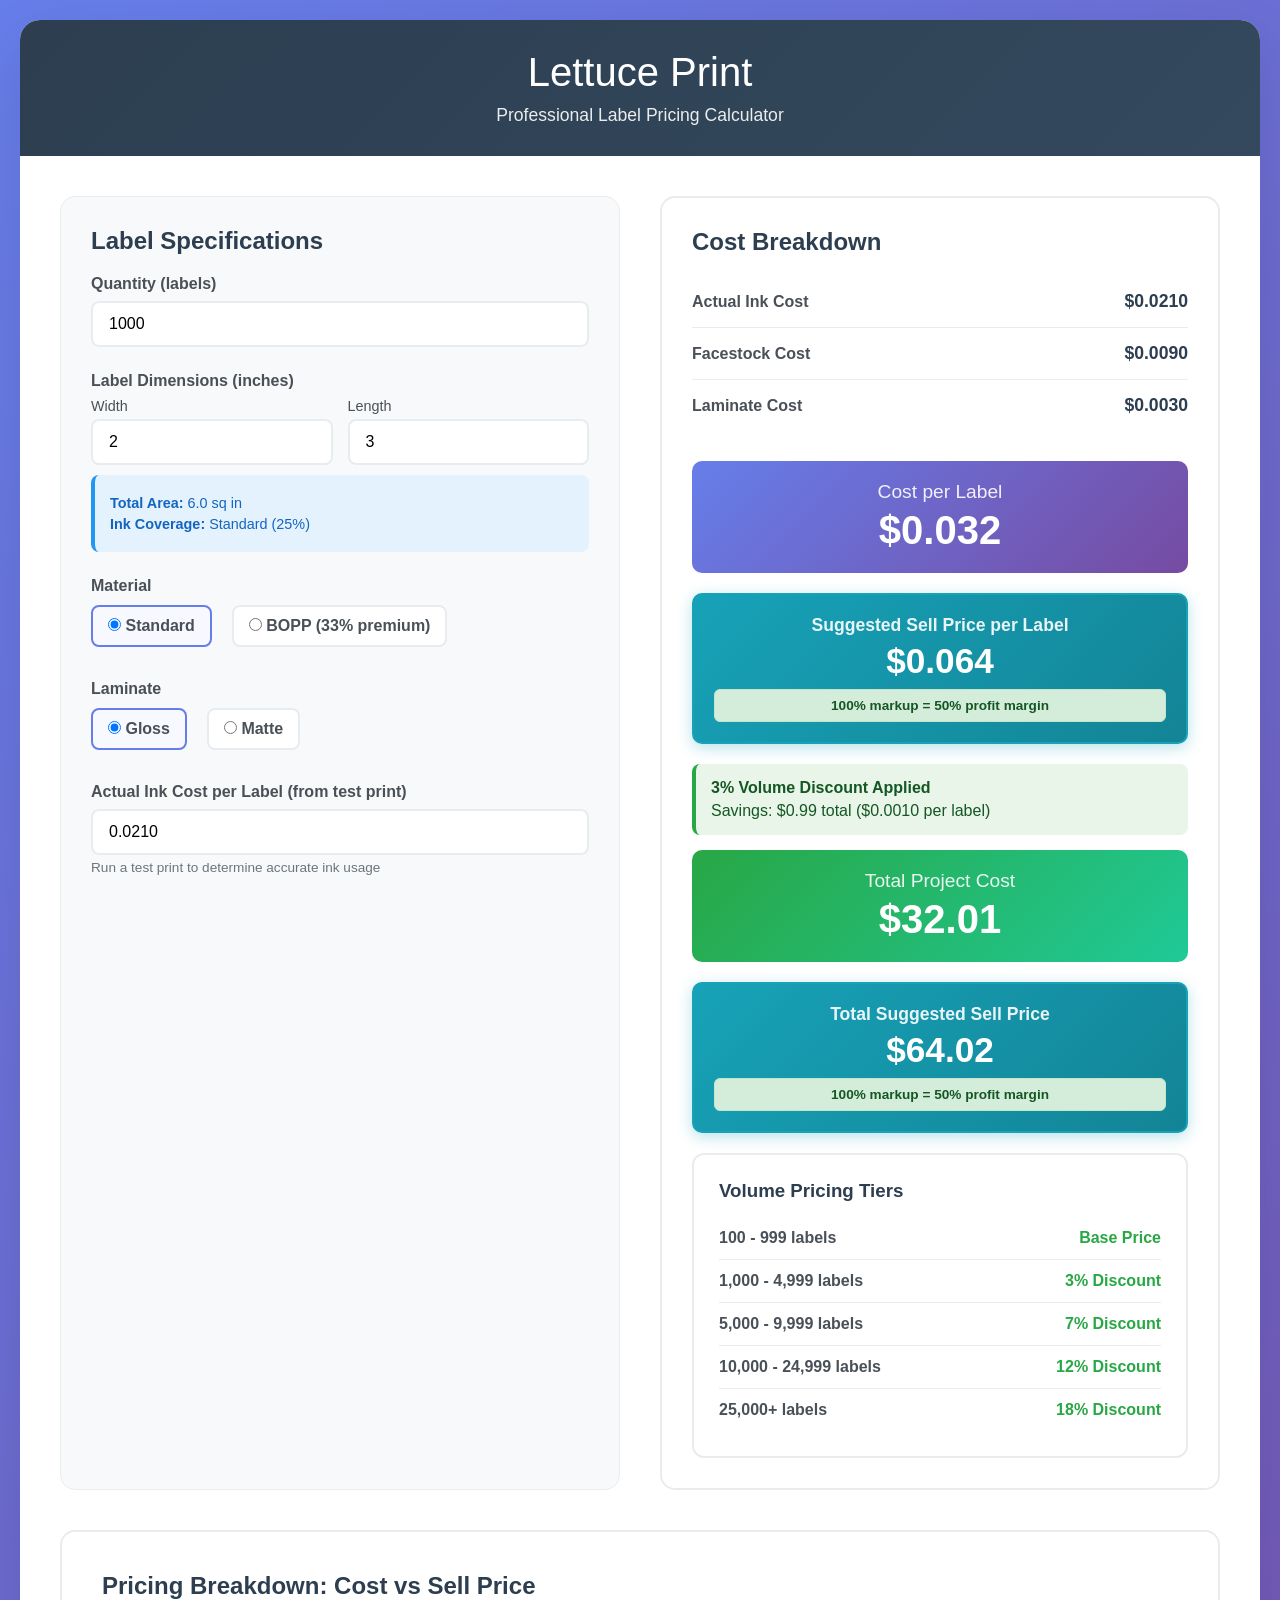
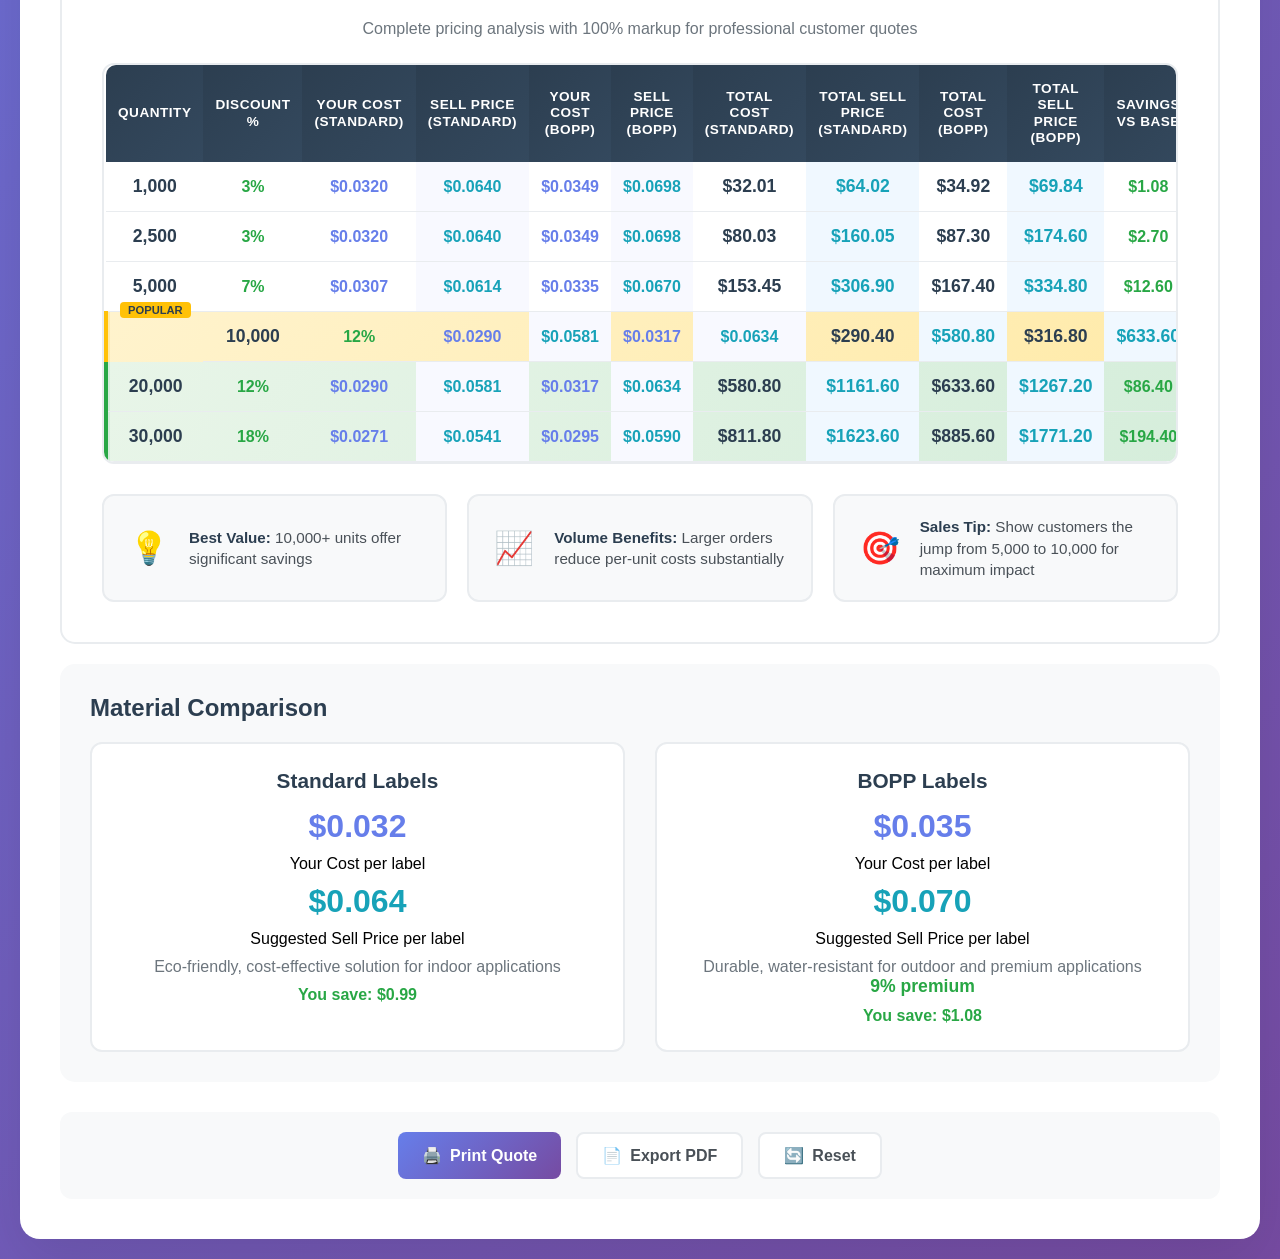
==== lettuce-print-pricing-calculator.html @ 601fc5ae "Initial commit: Professional Label Pricing Calculator Features: - Custom dimensions with real-time c" ====
<!DOCTYPE html>
<html lang="en">
<head>
    <meta charset="UTF-8">
    <meta name="viewport" content="width=device-width, initial-scale=1.0">
    <title>Lettuce Print - Label Pricing Calculator</title>
    <style>
        * {
            margin: 0;
            padding: 0;
            box-sizing: border-box;
        }

        body {
            font-family: 'Segoe UI', Tahoma, Geneva, Verdana, sans-serif;
            background: linear-gradient(135deg, #667eea 0%, #764ba2 100%);
            min-height: 100vh;
            padding: 20px;
        }

        .container {
            max-width: 1400px;
            margin: 0 auto;
            background: white;
            border-radius: 20px;
            box-shadow: 0 20px 60px rgba(0, 0, 0, 0.1);
            overflow: hidden;
        }

        .header {
            background: linear-gradient(135deg, #2c3e50 0%, #34495e 100%);
            color: white;
            padding: 30px;
            text-align: center;
        }

        .header h1 {
            font-size: 2.5rem;
            margin-bottom: 10px;
            font-weight: 300;
        }

        .header p {
            font-size: 1.1rem;
            opacity: 0.9;
        }

        .main-content {
            padding: 40px;
        }

        .calculator-grid {
            display: grid;
            grid-template-columns: 1fr 1fr;
            gap: 40px;
            margin-bottom: 40px;
        }

        .input-section {
            background: #f8f9fa;
            padding: 30px;
            border-radius: 15px;
            border: 1px solid #e9ecef;
        }

        .section-title {
            font-size: 1.5rem;
            color: #2c3e50;
            margin-bottom: 20px;
            font-weight: 600;
        }

        .form-group {
            margin-bottom: 25px;
        }

        .form-group label {
            display: block;
            margin-bottom: 8px;
            font-weight: 600;
            color: #495057;
        }

        .form-group input,
        .form-group select {
            width: 100%;
            padding: 12px 16px;
            border: 2px solid #e9ecef;
            border-radius: 8px;
            font-size: 1rem;
            transition: border-color 0.3s ease;
        }

        .form-group input:focus,
        .form-group select:focus {
            outline: none;
            border-color: #667eea;
            box-shadow: 0 0 0 3px rgba(102, 126, 234, 0.1);
        }

        .size-inputs {
            display: grid;
            grid-template-columns: 1fr 1fr;
            gap: 15px;
        }

        .radio-group {
            display: flex;
            gap: 20px;
            margin-top: 10px;
        }

        .radio-option {
            display: flex;
            align-items: center;
            gap: 8px;
            padding: 10px 15px;
            background: white;
            border: 2px solid #e9ecef;
            border-radius: 8px;
            cursor: pointer;
            transition: all 0.3s ease;
        }

        .radio-option:hover {
            border-color: #667eea;
            background: #f8f9ff;
        }

        .radio-option input[type="radio"] {
            width: auto;
            margin: 0;
        }

        .radio-option.selected {
            border-color: #667eea;
            background: #f8f9ff;
        }

        .results-section {
            background: #fff;
            padding: 30px;
            border-radius: 15px;
            border: 2px solid #e9ecef;
        }

        .cost-breakdown {
            margin-bottom: 30px;
        }

        .cost-item {
            display: flex;
            justify-content: space-between;
            align-items: center;
            padding: 15px 0;
            border-bottom: 1px solid #e9ecef;
        }

        .cost-item:last-child {
            border-bottom: none;
        }

        .cost-label {
            font-weight: 600;
            color: #495057;
        }

        .cost-value {
            font-weight: 700;
            color: #2c3e50;
            font-size: 1.1rem;
        }

        .total-cost {
            background: linear-gradient(135deg, #667eea 0%, #764ba2 100%);
            color: white;
            padding: 20px;
            border-radius: 10px;
            text-align: center;
            margin-bottom: 20px;
        }

        .total-cost .label {
            font-size: 1.2rem;
            margin-bottom: 5px;
            opacity: 0.9;
        }

        .total-cost .amount {
            font-size: 2.5rem;
            font-weight: 700;
        }

        .sell-price-highlight {
            background: linear-gradient(135deg, #17a2b8 0%, #138496 100%) !important;
            border: 2px solid #17a2b8;
            box-shadow: 0 4px 15px rgba(23, 162, 184, 0.3);
        }

        .sell-price-highlight .label {
            font-size: 1.1rem;
            font-weight: 600;
        }

        .sell-price-highlight .amount {
            font-size: 2.2rem;
            font-weight: 700;
        }

        .profit-indicator {
            background: #d4edda;
            border: 1px solid #c3e6cb;
            color: #155724;
            padding: 8px 12px;
            border-radius: 6px;
            font-size: 0.85rem;
            font-weight: 600;
            margin-top: 8px;
            text-align: center;
        }

        .volume-tiers {
            background: white;
            padding: 25px;
            border-radius: 12px;
            border: 2px solid #e9ecef;
            margin-top: 20px;
        }

        .tier {
            display: flex;
            justify-content: space-between;
            align-items: center;
            padding: 12px 0;
            border-bottom: 1px solid #e9ecef;
        }

        .tier:last-child {
            border-bottom: none;
        }

        .tier-range {
            font-weight: 600;
            color: #495057;
        }

        .tier-discount {
            color: #28a745;
            font-weight: 600;
        }

        .comparison-section {
            grid-column: 1 / -1;
            background: #f8f9fa;
            padding: 30px;
            border-radius: 15px;
            margin-top: 20px;
        }

        .comparison-grid {
            display: grid;
            grid-template-columns: 1fr 1fr;
            gap: 30px;
            margin-top: 20px;
        }

        .comparison-card {
            background: white;
            padding: 25px;
            border-radius: 12px;
            border: 2px solid #e9ecef;
            text-align: center;
        }

        .comparison-card h3 {
            color: #2c3e50;
            margin-bottom: 15px;
            font-size: 1.3rem;
        }

        .comparison-card .price {
            font-size: 2rem;
            font-weight: 700;
            color: #667eea;
            margin-bottom: 10px;
        }

        .comparison-card .savings {
            color: #28a745;
            font-weight: 600;
            font-size: 1.1rem;
        }

        .size-info {
            background: #e3f2fd;
            padding: 15px;
            border-radius: 8px;
            border-left: 4px solid #2196f3;
            margin-top: 10px;
        }

        .size-info p {
            margin: 5px 0;
            color: #1565c0;
            font-size: 0.9rem;
        }

        .action-buttons {
            display: flex;
            gap: 15px;
            justify-content: center;
            margin-top: 30px;
            padding: 20px;
            background: #f8f9fa;
            border-radius: 12px;
        }

        .btn {
            padding: 12px 24px;
            border: none;
            border-radius: 8px;
            font-size: 1rem;
            font-weight: 600;
            cursor: pointer;
            transition: all 0.3s ease;
            display: flex;
            align-items: center;
            gap: 8px;
        }

        .btn-primary {
            background: linear-gradient(135deg, #667eea 0%, #764ba2 100%);
            color: white;
        }

        .btn-primary:hover {
            transform: translateY(-2px);
            box-shadow: 0 8px 25px rgba(102, 126, 234, 0.3);
        }

        .btn-secondary {
            background: white;
            color: #495057;
            border: 2px solid #e9ecef;
        }

        .btn-secondary:hover {
            background: #f8f9fa;
            border-color: #667eea;
            color: #667eea;
        }

        @media (max-width: 768px) {
            .calculator-grid {
                grid-template-columns: 1fr;
                gap: 20px;
            }
            
            .comparison-grid {
                grid-template-columns: 1fr;
            }
            
            .size-inputs {
                grid-template-columns: 1fr;
            }
            
            .header h1 {
                font-size: 2rem;
            }
            
            .main-content {
                padding: 20px;
            }
            
            .radio-group {
                flex-direction: column;
            }

            /* Responsive pricing table */
            .suggested-pricing-section {
                padding: 20px;
            }
            
            .pricing-table {
                font-size: 0.8rem;
            }
            
            .pricing-table th,
            .pricing-table td {
                padding: 8px 6px;
            }
            
            .pricing-highlights {
                grid-template-columns: 1fr;
                gap: 15px;
            }
            
            .highlight-card {
                padding: 15px;
            }
            
            .highlight-icon {
                font-size: 1.5rem;
                min-width: 40px;
            }
        }

        @media (max-width: 480px) {
            .pricing-table {
                font-size: 0.7rem;
            }
            
            .pricing-table th,
            .pricing-table td {
                padding: 6px 4px;
            }
            
            .pricing-table .quantity-cell,
            .pricing-table .total-cell {
                font-size: 0.9rem;
            }
            
            .pricing-table .discount-cell,
            .pricing-table .cost-cell,
            .pricing-table .savings-cell {
                font-size: 0.8rem;
            }
        }

        /* Suggested Pricing Section Styles */
        .suggested-pricing-section {
            grid-column: 1 / -1;
            background: white;
            padding: 40px;
            border-radius: 15px;
            margin-top: 20px;
            border: 2px solid #e9ecef;
        }

        .pricing-table-container {
            overflow-x: auto;
            margin-bottom: 30px;
            border-radius: 12px;
            border: 2px solid #e9ecef;
            background: white;
        }

        .pricing-table {
            width: 100%;
            border-collapse: collapse;
            font-size: 0.95rem;
        }

        .pricing-table th {
            background: linear-gradient(135deg, #2c3e50 0%, #34495e 100%);
            color: white;
            padding: 16px 12px;
            text-align: center;
            font-weight: 600;
            font-size: 0.85rem;
            text-transform: uppercase;
            letter-spacing: 0.5px;
            vertical-align: middle;
            line-height: 1.2;
        }

        .pricing-table th:first-child {
            border-top-left-radius: 10px;
        }

        .pricing-table th:last-child {
            border-top-right-radius: 10px;
        }

        .pricing-table td {
            padding: 14px 12px;
            text-align: center;
            border-bottom: 1px solid #e9ecef;
            font-weight: 500;
        }

        .pricing-table tbody tr {
            transition: all 0.3s ease;
        }

        .pricing-table tbody tr:hover {
            background: #f8f9ff;
            transform: scale(1.01);
            box-shadow: 0 2px 8px rgba(102, 126, 234, 0.1);
        }

        .pricing-table .quantity-cell {
            font-weight: 700;
            color: #2c3e50;
            font-size: 1.1rem;
        }

        .pricing-table .discount-cell {
            color: #28a745;
            font-weight: 700;
            font-size: 1rem;
        }

        .pricing-table .cost-cell {
            font-weight: 700;
            color: #667eea;
            font-size: 1rem;
        }

        .pricing-table .sell-price-cell {
            font-weight: 700;
            color: #17a2b8;
            font-size: 1rem;
            background: #f8f9ff;
        }

        .pricing-table .total-cell {
            font-weight: 700;
            color: #2c3e50;
            font-size: 1.1rem;
        }

        .pricing-table .savings-cell {
            color: #28a745;
            font-weight: 700;
            font-size: 1rem;
        }

        .pricing-table .highlight-tier {
            background: linear-gradient(135deg, #e8f5e8 0%, #d4edda 100%);
            border-left: 4px solid #28a745;
        }

        .pricing-table .popular-tier {
            background: linear-gradient(135deg, #fff3cd 0%, #ffeaa7 100%);
            border-left: 4px solid #ffc107;
            position: relative;
        }

        .pricing-table .popular-tier::before {
            content: "POPULAR";
            position: absolute;
            top: -10px;
            left: 10px;
            background: #ffc107;
            color: #2c3e50;
            padding: 2px 8px;
            border-radius: 4px;
            font-size: 0.7rem;
            font-weight: 700;
        }

        .pricing-highlights {
            display: grid;
            grid-template-columns: repeat(auto-fit, minmax(300px, 1fr));
            gap: 20px;
            margin-top: 30px;
        }

        .highlight-card {
            display: flex;
            align-items: center;
            gap: 15px;
            padding: 20px;
            background: #f8f9fa;
            border-radius: 12px;
            border: 2px solid #e9ecef;
            transition: all 0.3s ease;
        }

        .highlight-card:hover {
            transform: translateY(-2px);
            box-shadow: 0 8px 25px rgba(0, 0, 0, 0.1);
            border-color: #667eea;
        }

        .highlight-icon {
            font-size: 2rem;
            min-width: 50px;
            text-align: center;
        }

        .highlight-text {
            flex: 1;
            color: #495057;
            font-size: 0.95rem;
            line-height: 1.4;
        }

        .highlight-text strong {
            color: #2c3e50;
        }

        .print-only {
            display: none;
        }

        @media print {
            body {
                background: white;
                padding: 0;
            }
            
            .container {
                box-shadow: none;
                border-radius: 0;
            }
            
            .action-buttons {
                display: none;
            }
            
            .print-only {
                display: block;
            }
        }
    </style>
</head>
<body>
    <div class="container">
        <div class="header">
            <h1>Lettuce Print</h1>
            <p>Professional Label Pricing Calculator</p>
        </div>

        <div class="main-content">
            <div class="calculator-grid">
                <div class="input-section">
                    <h2 class="section-title">Label Specifications</h2>
                    
                    <div class="form-group">
                        <label for="quantity">Quantity (labels)</label>
                        <input type="number" id="quantity" min="100" max="1000000" value="1000" step="100">
                    </div>

                    <div class="form-group">
                        <label>Label Dimensions (inches)</label>
                        <div class="size-inputs">
                            <div>
                                <label for="width" style="font-size: 0.9rem; font-weight: 500; margin-bottom: 5px;">Width</label>
                                <input type="number" id="width" min="0.5" max="12" value="2" step="0.1" placeholder="Width">
                            </div>
                            <div>
                                <label for="length" style="font-size: 0.9rem; font-weight: 500; margin-bottom: 5px;">Length</label>
                                <input type="number" id="length" min="0.5" max="12" value="3" step="0.1" placeholder="Length">
                            </div>
                        </div>
                        <div class="size-info">
                            <p><strong>Total Area:</strong> <span id="totalArea">6.0 sq in</span></p>
                            <p><strong>Ink Coverage:</strong> <span id="inkCoverage">Standard (25%)</span></p>
                        </div>
                    </div>

                    <div class="form-group">
                        <label>Material</label>
                        <div class="radio-group">
                            <label class="radio-option selected">
                                <input type="radio" name="material" value="standard" checked>
                                <span>Standard</span>
                            </label>
                            <label class="radio-option">
                                <input type="radio" name="material" value="bopp">
                                <span>BOPP (33% premium)</span>
                            </label>
                        </div>
                    </div>

                    <div class="form-group">
                        <label>Laminate</label>
                        <div class="radio-group">
                            <label class="radio-option selected">
                                <input type="radio" name="laminate" value="gloss" checked>
                                <span>Gloss</span>
                            </label>
                            <label class="radio-option">
                                <input type="radio" name="laminate" value="matte">
                                <span>Matte</span>
                            </label>
                        </div>
                    </div>

                    <div class="form-group">
                        <label for="actualInkCost">Actual Ink Cost per Label (from test print)</label>
                        <input type="number" id="actualInkCost" min="0" max="1" value="0.021" step="0.0001" placeholder="$0.0000">
                        <small style="color: #6c757d; font-size: 0.85rem; margin-top: 5px; display: block;">Run a test print to determine accurate ink usage</small>
                    </div>
                </div>

                <div class="results-section">
                    <h2 class="section-title">Cost Breakdown</h2>
                    
                    <div class="cost-breakdown">
                        <div class="cost-item">
                            <span class="cost-label">Actual Ink Cost</span>
                            <span class="cost-value" id="inkCost">$0.021</span>
                        </div>
                        <div class="cost-item">
                            <span class="cost-label">Facestock Cost</span>
                            <span class="cost-value" id="facestockCost">$0.009</span>
                        </div>
                        <div class="cost-item">
                            <span class="cost-label">Laminate Cost</span>
                            <span class="cost-value" id="laminateCost">$0.003</span>
                        </div>
                    </div>

                    <div class="total-cost">
                        <div class="label">Cost per Label</div>
                        <div class="amount" id="totalCost">$0.033</div>
                    </div>

                    <div class="total-cost sell-price-highlight">
                        <div class="label">Suggested Sell Price per Label</div>
                        <div class="amount" id="sellPrice">$0.066</div>
                        <div class="profit-indicator">100% markup = 50% profit margin</div>
                    </div>

                    <div id="discountInfo" style="background: #e8f5e8; padding: 15px; border-radius: 8px; border-left: 4px solid #28a745; margin-bottom: 15px; display: none;">
                        <div style="font-weight: 600; color: #155724; margin-bottom: 5px;" id="discountTier">Volume Discount Applied</div>
                        <div style="color: #155724;" id="savingsAmount">Savings: $0.00</div>
                    </div>

                    <div class="total-cost" style="background: linear-gradient(135deg, #28a745 0%, #20c997 100%);">
                        <div class="label">Total Project Cost</div>
                        <div class="amount" id="projectCost">$33.00</div>
                    </div>

                    <div class="total-cost sell-price-highlight">
                        <div class="label">Total Suggested Sell Price</div>
                        <div class="amount" id="totalSellPrice">$66.00</div>
                        <div class="profit-indicator">100% markup = 50% profit margin</div>
                    </div>

                    <div class="volume-tiers">
                        <h3 style="margin-bottom: 15px; color: #2c3e50;">Volume Pricing Tiers</h3>
                        <div class="tier">
                            <span class="tier-range">100 - 999 labels</span>
                            <span class="tier-discount">Base Price</span>
                        </div>
                        <div class="tier">
                            <span class="tier-range">1,000 - 4,999 labels</span>
                            <span class="tier-discount">3% Discount</span>
                        </div>
                        <div class="tier">
                            <span class="tier-range">5,000 - 9,999 labels</span>
                            <span class="tier-discount">7% Discount</span>
                        </div>
                        <div class="tier">
                            <span class="tier-range">10,000 - 24,999 labels</span>
                            <span class="tier-discount">12% Discount</span>
                        </div>
                        <div class="tier">
                            <span class="tier-range">25,000+ labels</span>
                            <span class="tier-discount">18% Discount</span>
                        </div>
                    </div>
                </div>
            </div>

            <div class="suggested-pricing-section">
                <h2 class="section-title">Pricing Breakdown: Cost vs Sell Price</h2>
                <p style="margin-bottom: 25px; color: #6c757d; text-align: center;">Complete pricing analysis with 100% markup for professional customer quotes</p>
                
                <div class="pricing-table-container">
                    <table class="pricing-table" id="suggestedPricingTable">
                        <thead>
                            <tr>
                                <th>Quantity</th>
                                <th>Discount %</th>
                                <th>Your Cost (Standard)</th>
                                <th>Sell Price (Standard)</th>
                                <th>Your Cost (BOPP)</th>
                                <th>Sell Price (BOPP)</th>
                                <th>Total Cost (Standard)</th>
                                <th>Total Sell Price (Standard)</th>
                                <th>Total Cost (BOPP)</th>
                                <th>Total Sell Price (BOPP)</th>
                                <th>Savings vs Base</th>
                            </tr>
                        </thead>
                        <tbody id="pricingTableBody">
                            <!-- Dynamic content will be inserted here -->
                        </tbody>
                    </table>
                </div>
                
                <div class="pricing-highlights">
                    <div class="highlight-card">
                        <div class="highlight-icon">💡</div>
                        <div class="highlight-text">
                            <strong>Best Value:</strong> 10,000+ units offer significant savings
                        </div>
                    </div>
                    <div class="highlight-card">
                        <div class="highlight-icon">📈</div>
                        <div class="highlight-text">
                            <strong>Volume Benefits:</strong> Larger orders reduce per-unit costs substantially
                        </div>
                    </div>
                    <div class="highlight-card">
                        <div class="highlight-icon">🎯</div>
                        <div class="highlight-text">
                            <strong>Sales Tip:</strong> Show customers the jump from 5,000 to 10,000 for maximum impact
                        </div>
                    </div>
                </div>
            </div>

            <div class="comparison-section">
                <h2 class="section-title">Material Comparison</h2>
                <div class="comparison-grid">
                    <div class="comparison-card">
                        <h3>Standard Labels</h3>
                        <div class="price" id="standardPrice">$0.033</div>
                        <p>Your Cost per label</p>
                        <div class="price" id="standardSellPrice" style="color: #17a2b8; margin-top: 10px;">$0.066</div>
                        <p>Suggested Sell Price per label</p>
                        <p style="margin-top: 10px; color: #6c757d;">Eco-friendly, cost-effective solution for indoor applications</p>
                        <div id="standardSavings" style="margin-top: 10px; color: #28a745; font-weight: 600; display: none;"></div>
                    </div>
                    <div class="comparison-card">
                        <h3>BOPP Labels</h3>
                        <div class="price" id="boppPrice">$0.044</div>
                        <p>Your Cost per label</p>
                        <div class="price" id="boppSellPrice" style="color: #17a2b8; margin-top: 10px;">$0.088</div>
                        <p>Suggested Sell Price per label</p>
                        <p style="margin-top: 10px; color: #6c757d;">Durable, water-resistant for outdoor and premium applications</p>
                        <div class="savings" id="premiumAmount">33% premium</div>
                        <div id="boppSavings" style="margin-top: 10px; color: #28a745; font-weight: 600; display: none;"></div>
                    </div>
                </div>
            </div>

            <div class="action-buttons">
                <button class="btn btn-primary" onclick="window.print()">
                    <span>🖨️</span> Print Quote
                </button>
                <button class="btn btn-secondary" onclick="exportQuote()">
                    <span>📄</span> Export PDF
                </button>
                <button class="btn btn-secondary" onclick="resetCalculator()">
                    <span>🔄</span> Reset
                </button>
            </div>
        </div>
    </div>

    <script>
        // Pricing data based on Bean Counter analysis
        // Updated to use area-based calculations
        const pricingData = {
            ink: {
                baseRate: 0.0035, // Base ink cost per square inch at 25% coverage
                coverageMultiplier: 0.25 // Standard 25% coverage
            },
            facestock: {
                standard: 0.0015, // Standard material cost per square inch
                bopp: 0.0020      // BOPP material cost per square inch (33% premium)
            },
            laminate: {
                gloss: 0.0005,    // Gloss laminate cost per square inch
                matte: 0.0007     // Matte laminate cost per square inch
            }
        };

        // Volume discount tiers - New aggressive 4-tier structure
        const volumeDiscounts = [
            { min: 0, max: 999, discount: 0, label: "Base Price" },
            { min: 1000, max: 4999, discount: 0.03, label: "3% Volume Discount" },
            { min: 5000, max: 9999, discount: 0.07, label: "7% Volume Discount" },
            { min: 10000, max: 24999, discount: 0.12, label: "12% Volume Discount" },
            { min: 25000, max: Infinity, discount: 0.18, label: "18% Volume Discount" }
        ];

        // DOM elements
        const quantityInput = document.getElementById('quantity');
        const widthInput = document.getElementById('width');
        const lengthInput = document.getElementById('length');
        const actualInkCostInput = document.getElementById('actualInkCost');
        const materialRadios = document.querySelectorAll('input[name="material"]');
        const laminateRadios = document.querySelectorAll('input[name="laminate"]');

        // Result elements
        const inkCostEl = document.getElementById('inkCost');
        const facestockCostEl = document.getElementById('facestockCost');
        const laminateCostEl = document.getElementById('laminateCost');
        const totalCostEl = document.getElementById('totalCost');
        const projectCostEl = document.getElementById('projectCost');
        const sellPriceEl = document.getElementById('sellPrice');
        const totalSellPriceEl = document.getElementById('totalSellPrice');
        const standardPriceEl = document.getElementById('standardPrice');
        const boppPriceEl = document.getElementById('boppPrice');
        const standardSellPriceEl = document.getElementById('standardSellPrice');
        const boppSellPriceEl = document.getElementById('boppSellPrice');
        const premiumAmountEl = document.getElementById('premiumAmount');

        // Info elements
        const totalAreaEl = document.getElementById('totalArea');
        const inkCoverageEl = document.getElementById('inkCoverage');

        function calculateArea() {
            const width = parseFloat(widthInput.value) || 2.0;
            const length = parseFloat(lengthInput.value) || 3.0;
            return width * length;
        }

        function getInkCoverageLevel(area) {
            // Determine ink coverage based on label size
            if (area <= 2) return { level: 'Minimal', percentage: 0.15 };
            if (area <= 6) return { level: 'Standard', percentage: 0.25 };
            if (area <= 12) return { level: 'High', percentage: 0.35 };
            return { level: 'Maximum', percentage: 0.45 };
        }

        function updateCalculations() {
            const quantity = parseInt(quantityInput.value) || 1000;
            const area = calculateArea();
            const material = document.querySelector('input[name="material"]:checked').value;
            const laminate = document.querySelector('input[name="laminate"]:checked').value;
            const actualInkCost = parseFloat(actualInkCostInput.value) || 0.021;

            // Update size info
            const coverageInfo = getInkCoverageLevel(area);
            totalAreaEl.textContent = `${area.toFixed(1)} sq in`;
            inkCoverageEl.textContent = `${coverageInfo.level} (${(coverageInfo.percentage * 100).toFixed(0)}%)`;

            // Calculate base costs per square inch
            const facestockCostPerSqIn = pricingData.facestock[material];
            const laminateCostPerSqIn = pricingData.laminate[laminate];

            // Calculate total costs per label
            const facestockCost = facestockCostPerSqIn * area;
            const laminateCost = laminateCostPerSqIn * area;

            const baseCostPerLabel = actualInkCost + facestockCost + laminateCost;

            // Apply volume discount
            const discountTier = getVolumeDiscount(quantity);
            const discount = discountTier.discount;
            const discountedCostPerLabel = baseCostPerLabel * (1 - discount);
            const savingsPerLabel = baseCostPerLabel - discountedCostPerLabel;

            // Calculate sell prices (100% markup = cost × 2)
            const sellPricePerLabel = discountedCostPerLabel * 2;
            const totalSellPriceAmount = sellPricePerLabel * quantity;

            // Update display
            inkCostEl.textContent = `$${actualInkCost.toFixed(4)}`;
            facestockCostEl.textContent = `$${facestockCost.toFixed(4)}`;
            laminateCostEl.textContent = `$${laminateCost.toFixed(4)}`;
            totalCostEl.textContent = `$${discountedCostPerLabel.toFixed(3)}`;
            sellPriceEl.textContent = `$${sellPricePerLabel.toFixed(3)}`;
            projectCostEl.textContent = `$${(discountedCostPerLabel * quantity).toFixed(2)}`;
            totalSellPriceEl.textContent = `$${totalSellPriceAmount.toFixed(2)}`;

            // Update discount information
            updateDiscountDisplay(discountTier, savingsPerLabel, quantity);

            // Update comparison
            updateComparison(area, laminate, discount, actualInkCost);
        }

        function getVolumeDiscount(quantity) {
            for (const tier of volumeDiscounts) {
                if (quantity >= tier.min && quantity <= tier.max) {
                    return tier;
                }
            }
            return volumeDiscounts[0]; // Return base tier if no match
        }

        function updateDiscountDisplay(discountTier, savingsPerLabel, quantity) {
            const discountInfo = document.getElementById('discountInfo');
            const discountTierEl = document.getElementById('discountTier');
            const savingsAmountEl = document.getElementById('savingsAmount');
            
            if (discountTier.discount > 0) {
                discountInfo.style.display = 'block';
                discountTierEl.textContent = `${(discountTier.discount * 100).toFixed(0)}% Volume Discount Applied`;
                const totalSavings = savingsPerLabel * quantity;
                savingsAmountEl.textContent = `Savings: $${totalSavings.toFixed(2)} total ($${savingsPerLabel.toFixed(4)} per label)`;
            } else {
                discountInfo.style.display = 'none';
            }
        }

        function updateComparison(area, laminate, discount, actualInkCost) {
            const quantity = parseInt(quantityInput.value) || 1000;
            
            // Calculate standard cost (without discount)
            const standardFacestockCost = pricingData.facestock.standard * area;
            const standardLaminateCost = pricingData.laminate[laminate] * area;
            const standardBaseTotal = actualInkCost + standardFacestockCost + standardLaminateCost;
            const standardDiscountedTotal = standardBaseTotal * (1 - discount);

            // Calculate BOPP cost (without discount)
            const boppFacestockCost = pricingData.facestock.bopp * area;
            const boppLaminateCost = pricingData.laminate[laminate] * area;
            const boppBaseTotal = actualInkCost + boppFacestockCost + boppLaminateCost;
            const boppDiscountedTotal = boppBaseTotal * (1 - discount);

            standardPriceEl.textContent = `$${standardDiscountedTotal.toFixed(3)}`;
            boppPriceEl.textContent = `$${boppDiscountedTotal.toFixed(3)}`;

            // Calculate sell prices for comparison (100% markup)
            const standardSellPrice = standardDiscountedTotal * 2;
            const boppSellPrice = boppDiscountedTotal * 2;
            
            standardSellPriceEl.textContent = `$${standardSellPrice.toFixed(3)}`;
            boppSellPriceEl.textContent = `$${boppSellPrice.toFixed(3)}`;

            const premium = ((boppDiscountedTotal - standardDiscountedTotal) / standardDiscountedTotal * 100).toFixed(0);
            premiumAmountEl.textContent = `${premium}% premium`;

            // Update savings information for both materials
            const standardSavingsEl = document.getElementById('standardSavings');
            const boppSavingsEl = document.getElementById('boppSavings');
            
            if (discount > 0) {
                const standardSavings = (standardBaseTotal - standardDiscountedTotal) * quantity;
                const boppSavings = (boppBaseTotal - boppDiscountedTotal) * quantity;
                
                standardSavingsEl.style.display = 'block';
                standardSavingsEl.textContent = `You save: $${standardSavings.toFixed(2)}`;
                
                boppSavingsEl.style.display = 'block';
                boppSavingsEl.textContent = `You save: $${boppSavings.toFixed(2)}`;
            } else {
                standardSavingsEl.style.display = 'none';
                boppSavingsEl.style.display = 'none';
            }

            // Update the suggested pricing table
            updateSuggestedPricingTable(area, laminate, actualInkCost);
        }

        function updateSuggestedPricingTable(area, laminate, actualInkCost) {
            const pricingTableBody = document.getElementById('pricingTableBody');
            const quantityTiers = [1000, 2500, 5000, 10000, 20000, 30000];
            
            // Calculate base costs per label (no discount)
            const standardFacestockCost = pricingData.facestock.standard * area;
            const standardLaminateCost = pricingData.laminate[laminate] * area;
            const standardBaseTotal = actualInkCost + standardFacestockCost + standardLaminateCost;

            const boppFacestockCost = pricingData.facestock.bopp * area;
            const boppLaminateCost = pricingData.laminate[laminate] * area;
            const boppBaseTotal = actualInkCost + boppFacestockCost + boppLaminateCost;

            // Base price (no discount) for savings calculation
            const baseDiscountTier = getVolumeDiscount(100);
            const baseDiscount = baseDiscountTier.discount;
            const baseStandardCost = standardBaseTotal * (1 - baseDiscount);
            const baseBoppCost = boppBaseTotal * (1 - baseDiscount);

            pricingTableBody.innerHTML = '';

            quantityTiers.forEach((quantity, index) => {
                const discountTier = getVolumeDiscount(quantity);
                const discount = discountTier.discount;
                
                const standardCost = standardBaseTotal * (1 - discount);
                const boppCost = boppBaseTotal * (1 - discount);
                
                // Calculate sell prices (100% markup)
                const standardSellPrice = standardCost * 2;
                const boppSellPrice = boppCost * 2;
                
                const standardTotal = standardCost * quantity;
                const boppTotal = boppCost * quantity;
                const standardTotalSell = standardSellPrice * quantity;
                const boppTotalSell = boppSellPrice * quantity;
                
                const standardSavings = (baseStandardCost - standardCost) * quantity;
                const boppSavings = (baseBoppCost - boppCost) * quantity;
                
                const row = document.createElement('tr');
                
                // Add special styling for popular and highlight tiers
                let rowClass = '';
                if (quantity === 10000) {
                    rowClass = 'popular-tier';
                } else if (quantity >= 20000) {
                    rowClass = 'highlight-tier';
                }
                
                row.className = rowClass;
                row.innerHTML = `
                    <td class="quantity-cell">${quantity.toLocaleString()}</td>
                    <td class="discount-cell">${(discount * 100).toFixed(0)}%</td>
                    <td class="cost-cell">$${standardCost.toFixed(4)}</td>
                    <td class="sell-price-cell">$${standardSellPrice.toFixed(4)}</td>
                    <td class="cost-cell">$${boppCost.toFixed(4)}</td>
                    <td class="sell-price-cell">$${boppSellPrice.toFixed(4)}</td>
                    <td class="total-cell">$${standardTotal.toFixed(2)}</td>
                    <td class="total-cell" style="background: #f0f8ff; color: #17a2b8;">$${standardTotalSell.toFixed(2)}</td>
                    <td class="total-cell">$${boppTotal.toFixed(2)}</td>
                    <td class="total-cell" style="background: #f0f8ff; color: #17a2b8;">$${boppTotalSell.toFixed(2)}</td>
                    <td class="savings-cell">$${Math.max(standardSavings, boppSavings).toFixed(2)}</td>
                `;
                
                pricingTableBody.appendChild(row);
            });
        }

        function exportQuote() {
            const quantity = parseInt(quantityInput.value) || 1000;
            const discountTier = getVolumeDiscount(quantity);
            const actualInkCost = parseFloat(actualInkCostInput.value) || 0.021;
            
            const quoteData = {
                quantity: quantityInput.value,
                width: widthInput.value,
                length: lengthInput.value,
                area: calculateArea().toFixed(1),
                material: document.querySelector('input[name="material"]:checked').value,
                laminate: document.querySelector('input[name="laminate"]:checked').value,
                actualInkCost: actualInkCost,
                costPerLabel: totalCostEl.textContent,
                sellPricePerLabel: sellPriceEl.textContent,
                totalCost: projectCostEl.textContent,
                totalSellPrice: totalSellPriceEl.textContent,
                discountTier: discountTier.discount > 0 ? `${(discountTier.discount * 100).toFixed(0)}% Volume Discount` : 'Base Price',
                date: new Date().toLocaleDateString()
            };

            let quoteText = `LETTUCE PRINT - LABEL QUOTE\n`;
            quoteText += `=====================================\n\n`;
            quoteText += `Quantity: ${quoteData.quantity} labels\n`;
            quoteText += `Dimensions: ${quoteData.width}" × ${quoteData.length}" (${quoteData.area} sq in)\n`;
            quoteText += `Material: ${quoteData.material.toUpperCase()}\n`;
            quoteText += `Laminate: ${quoteData.laminate.charAt(0).toUpperCase() + quoteData.laminate.slice(1)}\n`;
            quoteText += `Actual Ink Cost: $${quoteData.actualInkCost.toFixed(4)} per label\n`;
            if (discountTier.discount > 0) {
                quoteText += `Volume Discount: ${quoteData.discountTier}\n`;
            }
            quoteText += `\nYOUR COST:\n`;
            quoteText += `Cost per Label: ${quoteData.costPerLabel}\n`;
            quoteText += `Total Project Cost: ${quoteData.totalCost}\n\n`;
            quoteText += `SUGGESTED SELLING PRICE (100% Markup):\n`;
            quoteText += `Sell Price per Label: ${quoteData.sellPricePerLabel}\n`;
            quoteText += `Total Sell Price: ${quoteData.totalSellPrice}\n\n`;
            quoteText += `PROFIT MARGIN: 100% markup = 50% profit margin\n\n`;
            quoteText += `Based on actual test print data\n`;
            quoteText += `Quote Date: ${quoteData.date}\n`;
            quoteText += `=====================================\n`;

            // Create and download text file
            const blob = new Blob([quoteText], { type: 'text/plain' });
            const url = window.URL.createObjectURL(blob);
            const a = document.createElement('a');
            a.href = url;
            a.download = `LettucePrint_Quote_${quoteData.quantity}labels_${quoteData.date.replace(/\//g, '-')}.txt`;
            document.body.appendChild(a);
            a.click();
            document.body.removeChild(a);
            window.URL.revokeObjectURL(url);
        }

        function calculateDefaultInkCost() {
            const area = calculateArea();
            const coverageInfo = getInkCoverageLevel(area);
            const inkCostPerSqIn = pricingData.ink.baseRate * coverageInfo.percentage / pricingData.ink.coverageMultiplier;
            return inkCostPerSqIn * area;
        }

        function resetCalculator() {
            quantityInput.value = 1000;
            widthInput.value = 2.0;
            lengthInput.value = 3.0;
            actualInkCostInput.value = calculateDefaultInkCost().toFixed(4);
            document.querySelector('input[name="material"][value="standard"]').checked = true;
            document.querySelector('input[name="laminate"][value="gloss"]').checked = true;
            
            // Update radio button visuals
            document.querySelectorAll('.radio-option').forEach(option => {
                option.classList.remove('selected');
            });
            document.querySelector('input[name="material"][value="standard"]').parentElement.classList.add('selected');
            document.querySelector('input[name="laminate"][value="gloss"]').parentElement.classList.add('selected');
            
            updateCalculations();
        }

        // Event listeners
        quantityInput.addEventListener('input', updateCalculations);
        widthInput.addEventListener('input', updateCalculations);
        lengthInput.addEventListener('input', updateCalculations);
        actualInkCostInput.addEventListener('input', updateCalculations);

        materialRadios.forEach(radio => {
            radio.addEventListener('change', function() {
                // Update visual selection
                document.querySelectorAll('input[name="material"]').forEach(r => {
                    r.parentElement.classList.remove('selected');
                });
                this.parentElement.classList.add('selected');
                updateCalculations();
            });
        });

        laminateRadios.forEach(radio => {
            radio.addEventListener('change', function() {
                // Update visual selection
                document.querySelectorAll('input[name="laminate"]').forEach(r => {
                    r.parentElement.classList.remove('selected');
                });
                this.parentElement.classList.add('selected');
                updateCalculations();
            });
        });

        // Initialize calculations on page load
        // Set default ink cost based on current dimensions
        actualInkCostInput.value = calculateDefaultInkCost().toFixed(4);
        updateCalculations();

        // Add some interactive feedback
        document.querySelectorAll('input, select').forEach(element => {
            element.addEventListener('focus', function() {
                this.style.transform = 'scale(1.02)';
            });
            
            element.addEventListener('blur', function() {
                this.style.transform = 'scale(1)';
            });
        });
    </script>
</body>
</html>
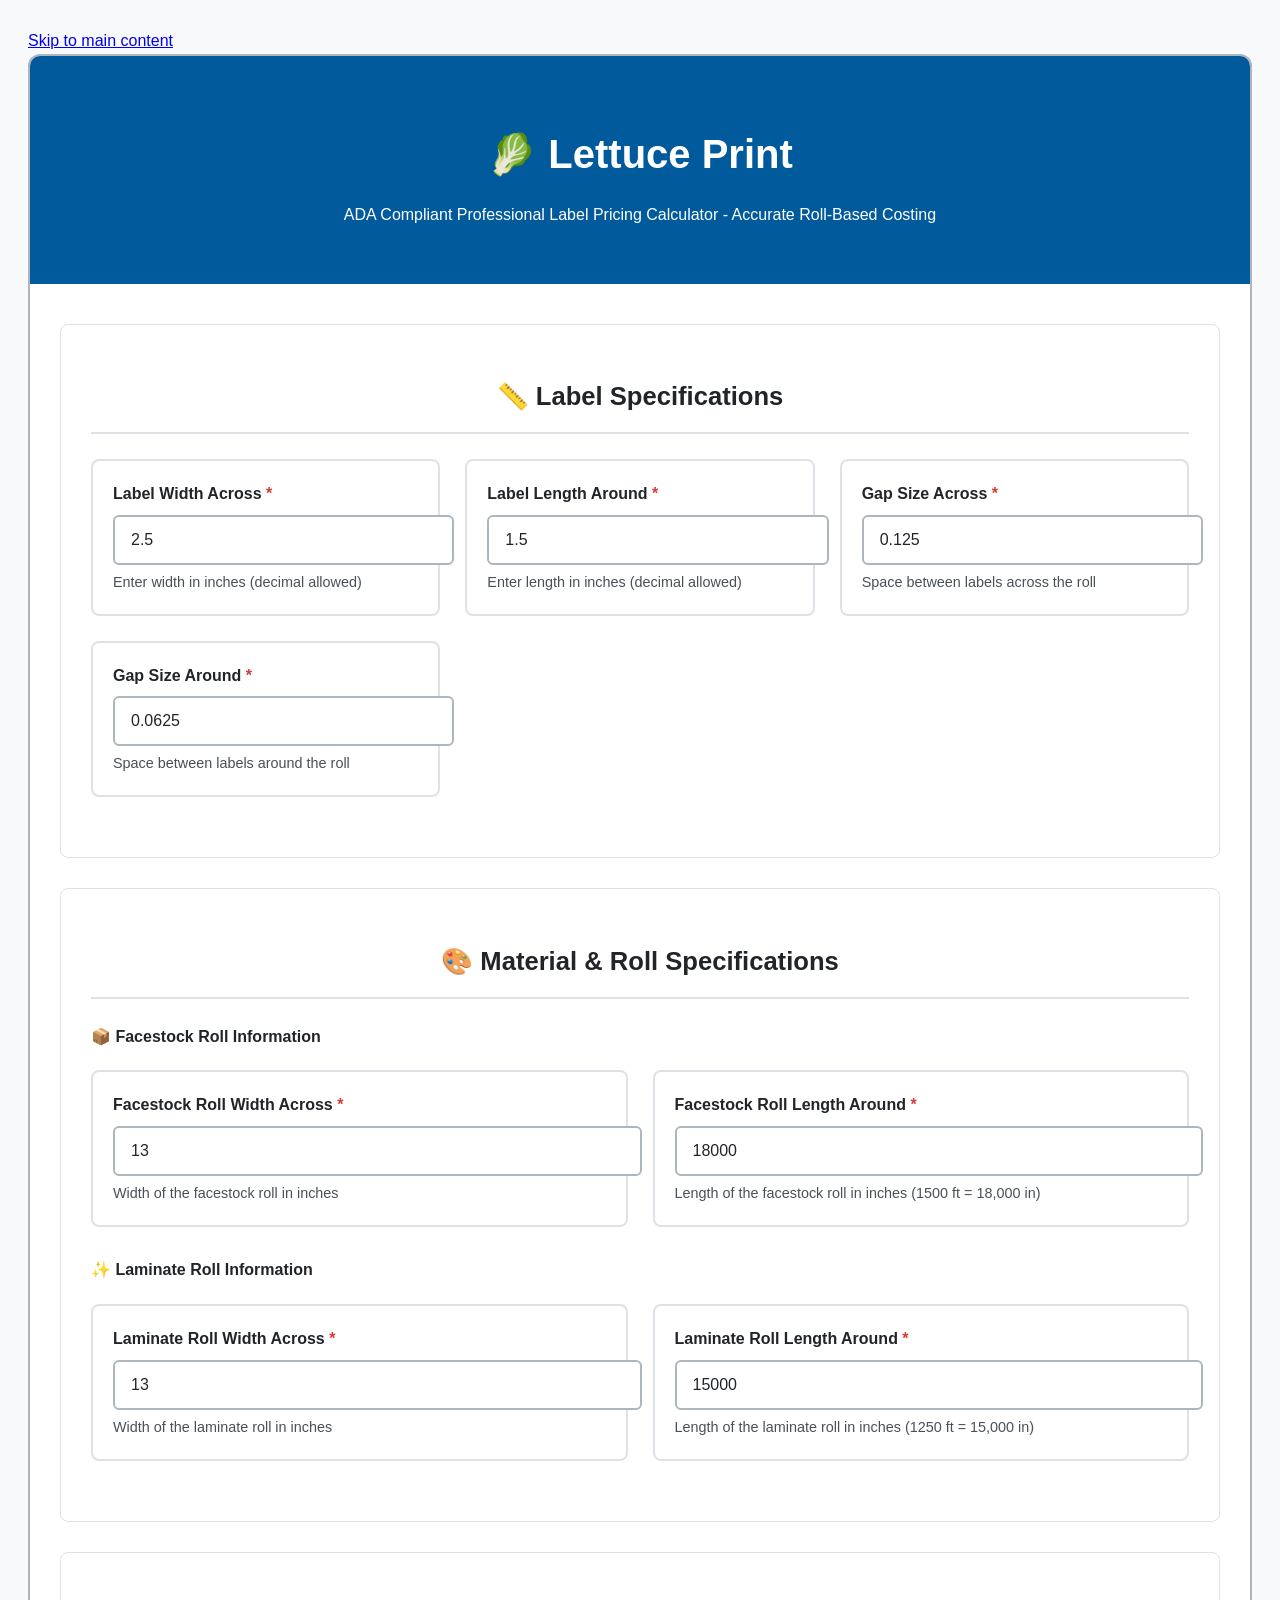
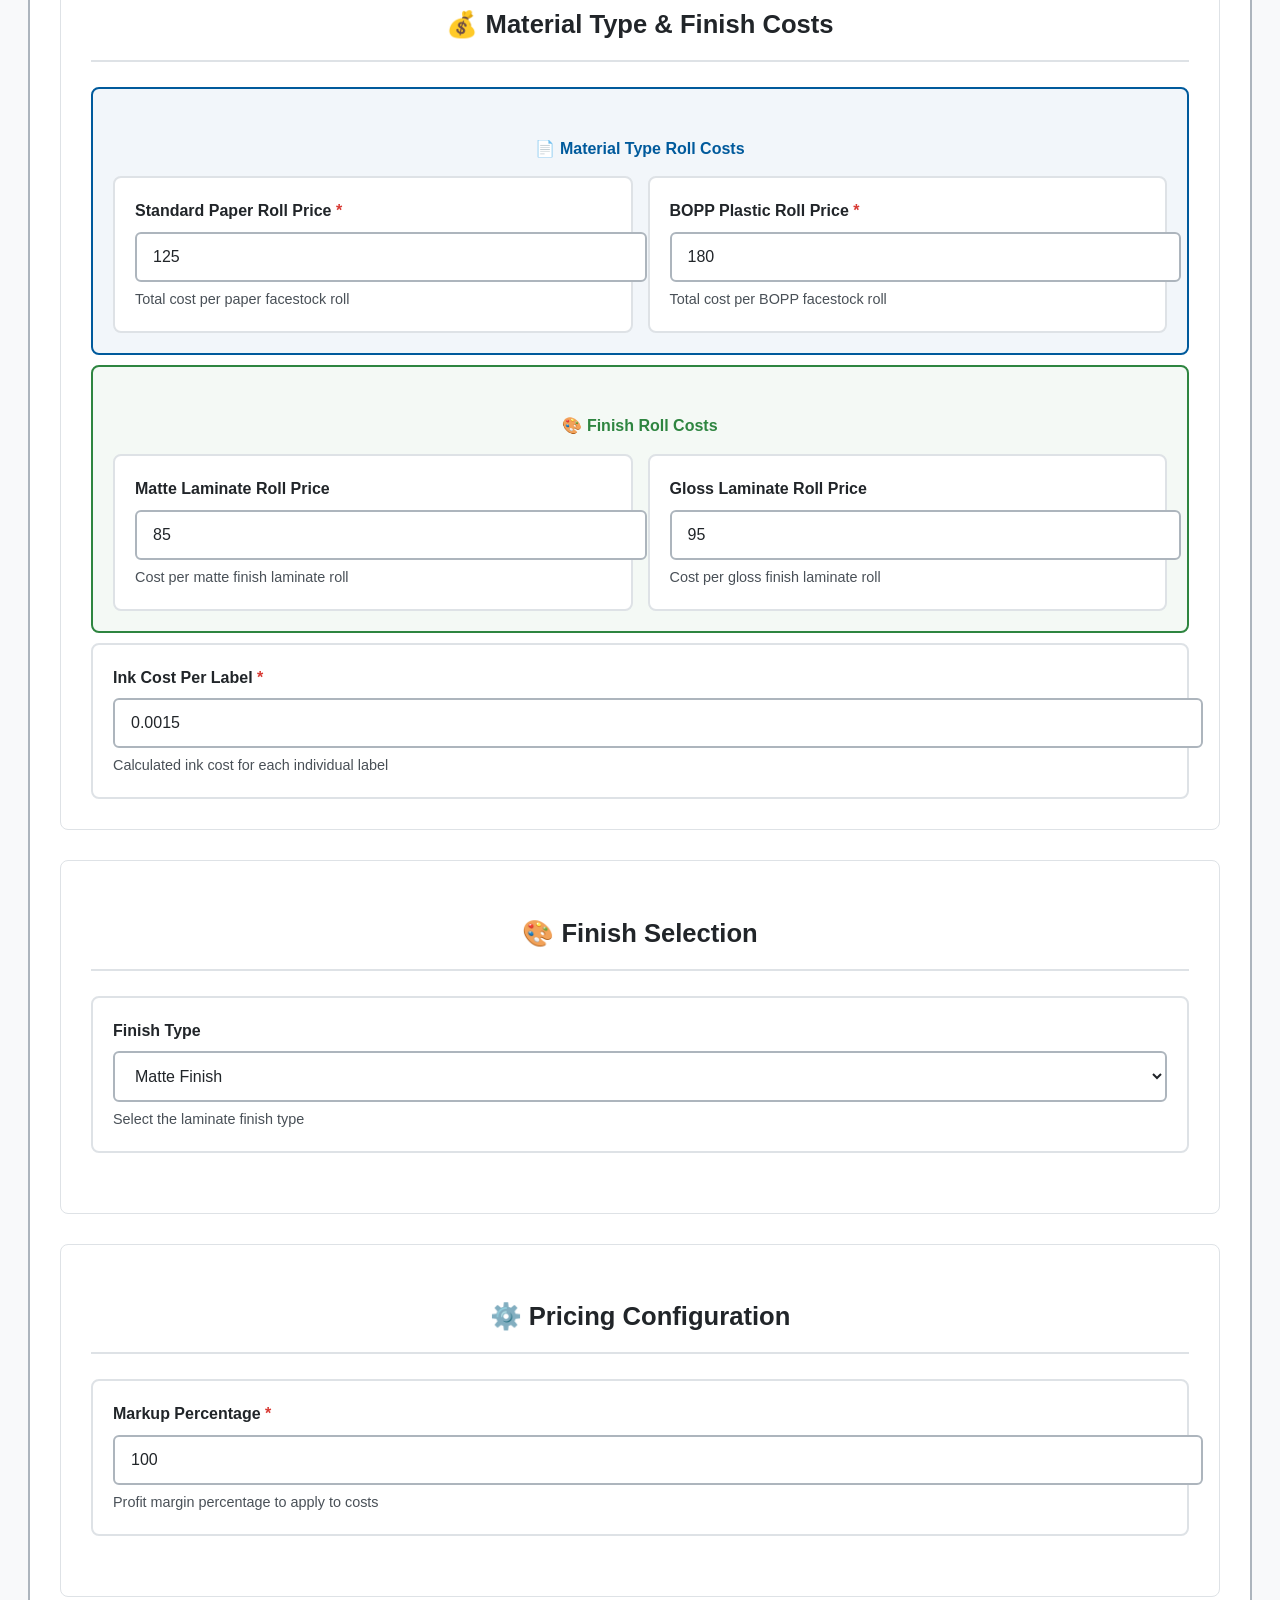
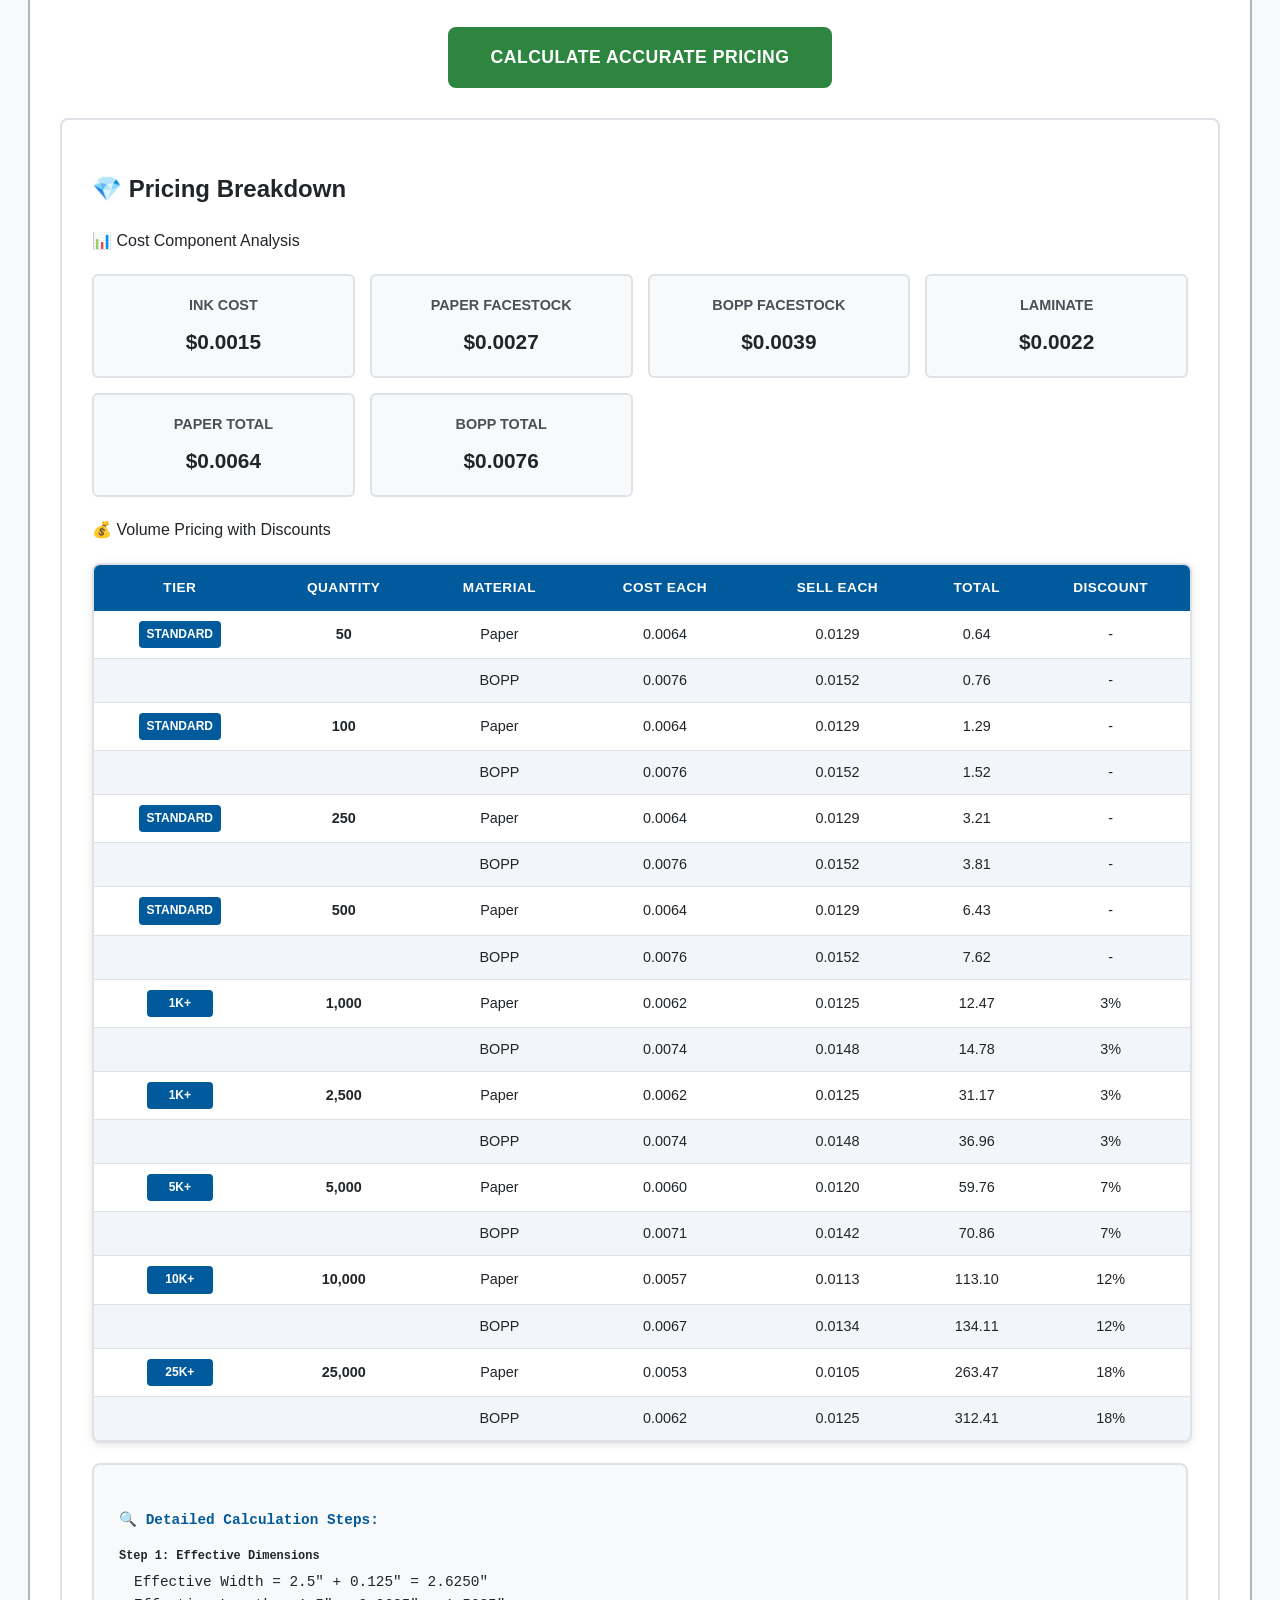
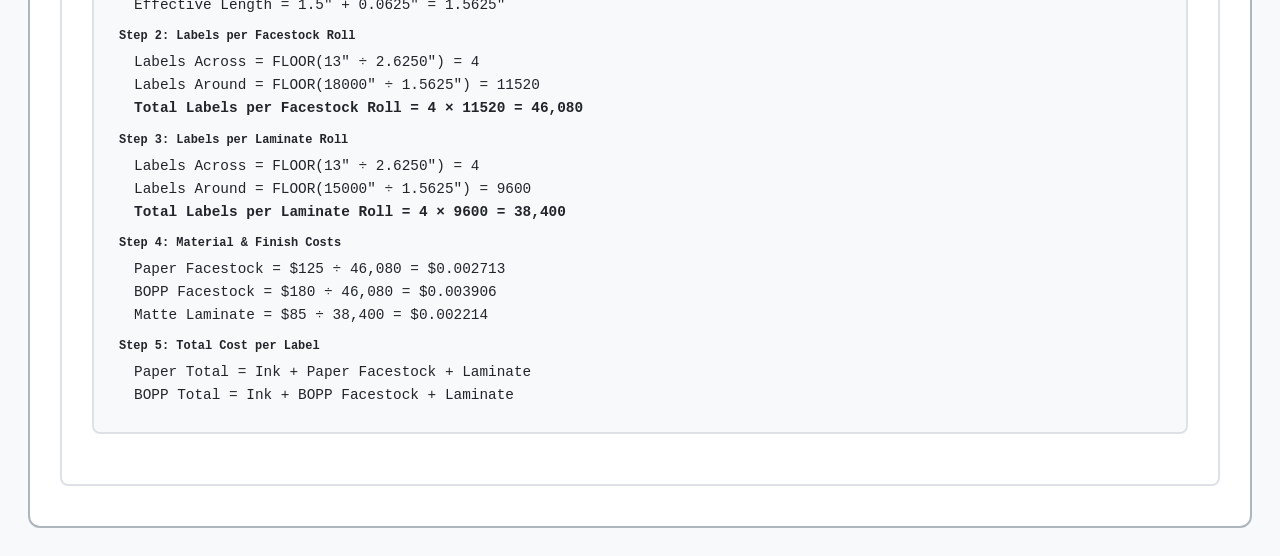
==== commit f9502238: "🚀 Make Table Format the Main Calculator Deployment Update: - 📊 Table format is now the primary calcu" ====
--- a/lettuce-print-pricing-calculator.html
+++ b/lettuce-print-pricing-calculator.html
@@ -3,1228 +3,810 @@
 <head>
     <meta charset="UTF-8">
     <meta name="viewport" content="width=device-width, initial-scale=1.0">
-    <title>Lettuce Print - Label Pricing Calculator</title>
+    <title>Lettuce Print - ADA Compliant Label Pricing Calculator</title>
     <style>
-        * {
-            margin: 0;
-            padding: 0;
-            box-sizing: border-box;
+        :root {
+            --primary-bg: #f8f9fa;
+            --secondary-bg: #ffffff;
+            --accent-primary: #005a9c;
+            --text-primary: #212529;
+            --text-secondary: #495057;
+            --success: #2e8540;
+            --warning: #d83933;
+            --border-light: #dee2e6;
+            --border-medium: #adb5bd;
         }
 
         body {
-            font-family: 'Segoe UI', Tahoma, Geneva, Verdana, sans-serif;
-            background: linear-gradient(135deg, #667eea 0%, #764ba2 100%);
-            min-height: 100vh;
+            font-family: -apple-system, BlinkMacSystemFont, 'Segoe UI', Roboto, sans-serif;
+            background-color: var(--primary-bg);
+            color: var(--text-primary);
             padding: 20px;
-        }
-
-        .container {
+            line-height: 1.6;
+        }
+
+        .main-container {
             max-width: 1400px;
             margin: 0 auto;
-            background: white;
-            border-radius: 20px;
-            box-shadow: 0 20px 60px rgba(0, 0, 0, 0.1);
+            background: var(--secondary-bg);
+            border: 2px solid var(--border-medium);
+            border-radius: 12px;
             overflow: hidden;
         }
 
         .header {
-            background: linear-gradient(135deg, #2c3e50 0%, #34495e 100%);
+            background: var(--accent-primary);
             color: white;
-            padding: 30px;
+            padding: 40px 30px;
             text-align: center;
         }
 
         .header h1 {
             font-size: 2.5rem;
-            margin-bottom: 10px;
-            font-weight: 300;
-        }
-
-        .header p {
+            font-weight: 700;
+            margin-bottom: 12px;
+        }
+
+        .content {
+            padding: 40px 30px;
+        }
+
+        .section {
+            background: var(--secondary-bg);
+            border: 1px solid var(--border-light);
+            border-radius: 8px;
+            padding: 30px;
+            margin-bottom: 30px;
+        }
+
+        .section h2 {
+            color: var(--text-primary);
+            font-size: 1.6rem;
+            font-weight: 600;
+            margin-bottom: 25px;
+            text-align: center;
+            border-bottom: 2px solid var(--border-light);
+            padding-bottom: 15px;
+        }
+
+        .form-grid {
+            display: grid;
+            grid-template-columns: repeat(auto-fit, minmax(300px, 1fr));
+            gap: 25px;
+            margin-bottom: 30px;
+        }
+
+        .input-group {
+            background: var(--secondary-bg);
+            border: 2px solid var(--border-light);
+            border-radius: 8px;
+            padding: 20px;
+            transition: all 0.3s ease;
+        }
+
+        .input-group:focus-within {
+            border-color: var(--accent-primary);
+            box-shadow: 0 0 0 3px rgba(0, 90, 156, 0.3);
+        }
+
+        .input-group label {
+            display: block;
+            color: var(--text-primary);
+            font-weight: 600;
+            margin-bottom: 8px;
+            font-size: 1rem;
+        }
+
+        .required-indicator {
+            color: var(--warning);
+            font-weight: 700;
+        }
+
+        .form-input {
+            width: 100%;
+            background: white;
+            border: 2px solid var(--border-medium);
+            border-radius: 6px;
+            padding: 14px 16px;
+            color: var(--text-primary);
+            font-size: 1rem;
+            font-weight: 500;
+            transition: all 0.3s ease;
+        }
+
+        .form-input:focus {
+            outline: none;
+            border-color: var(--accent-primary);
+            box-shadow: 0 0 0 3px rgba(0, 90, 156, 0.3);
+        }
+
+        .help-text {
+            color: var(--text-secondary);
+            font-size: 0.9rem;
+            margin-top: 6px;
+            display: block;
+        }
+
+        .calculate-button {
+            background: var(--success);
+            color: white;
+            border: 2px solid var(--success);
+            border-radius: 8px;
+            padding: 18px 40px;
             font-size: 1.1rem;
-            opacity: 0.9;
-        }
-
-        .main-content {
-            padding: 40px;
-        }
-
-        .calculator-grid {
+            font-weight: 700;
+            cursor: pointer;
+            display: block;
+            margin: 30px auto 0;
+            text-transform: uppercase;
+            letter-spacing: 0.5px;
+            min-width: 250px;
+            transition: all 0.3s ease;
+        }
+
+        .calculate-button:hover {
+            background: #2a6e3a;
+            border-color: #2a6e3a;
+            transform: translateY(-2px);
+        }
+
+        .material-group {
+            background: rgba(0, 90, 156, 0.05);
+            border: 2px solid var(--accent-primary);
+            border-radius: 8px;
+            padding: 20px;
+            margin: 10px 0;
+        }
+
+        .material-group h5 {
+            color: var(--accent-primary);
+            font-size: 1rem;
+            font-weight: 700;
+            margin-bottom: 15px;
+            text-align: center;
+        }
+
+        .finish-group {
+            background: rgba(46, 133, 64, 0.05);
+            border: 2px solid var(--success);
+            border-radius: 8px;
+            padding: 20px;
+            margin: 10px 0;
+        }
+
+        .finish-group h5 {
+            color: var(--success);
+            font-size: 1rem;
+            font-weight: 700;
+            margin-bottom: 15px;
+            text-align: center;
+        }
+
+        .results-section {
+            background: white;
+            border: 2px solid var(--border-light);
+            border-radius: 8px;
+            padding: 30px;
+            margin-top: 30px;
+            display: none;
+        }
+
+        .results-section.show {
+            display: block;
+            animation: slideIn 0.5s ease-out;
+        }
+
+        @keyframes slideIn {
+            from { opacity: 0; transform: translateY(20px); }
+            to { opacity: 1; transform: translateY(0); }
+        }
+
+        .breakdown-grid {
             display: grid;
-            grid-template-columns: 1fr 1fr;
-            gap: 40px;
-            margin-bottom: 40px;
-        }
-
-        .input-section {
-            background: #f8f9fa;
-            padding: 30px;
-            border-radius: 15px;
-            border: 1px solid #e9ecef;
-        }
-
-        .section-title {
-            font-size: 1.5rem;
-            color: #2c3e50;
-            margin-bottom: 20px;
+            grid-template-columns: repeat(auto-fit, minmax(220px, 1fr));
+            gap: 15px;
+            margin: 20px 0;
+        }
+
+        .breakdown-item {
+            background: var(--primary-bg);
+            border: 2px solid var(--border-light);
+            border-radius: 6px;
+            padding: 18px;
+            text-align: center;
+        }
+
+        .breakdown-label {
+            color: var(--text-secondary);
+            font-size: 0.9rem;
             font-weight: 600;
-        }
-
-        .form-group {
-            margin-bottom: 25px;
-        }
-
-        .form-group label {
-            display: block;
             margin-bottom: 8px;
-            font-weight: 600;
-            color: #495057;
-        }
-
-        .form-group input,
-        .form-group select {
-            width: 100%;
-            padding: 12px 16px;
-            border: 2px solid #e9ecef;
-            border-radius: 8px;
-            font-size: 1rem;
-            transition: border-color 0.3s ease;
-        }
-
-        .form-group input:focus,
-        .form-group select:focus {
-            outline: none;
-            border-color: #667eea;
-            box-shadow: 0 0 0 3px rgba(102, 126, 234, 0.1);
-        }
-
-        .size-inputs {
+            text-transform: uppercase;
+        }
+
+        .breakdown-value {
+            color: var(--text-primary);
+            font-size: 1.3rem;
+            font-weight: 700;
+        }
+
+        .pricing-grid {
             display: grid;
-            grid-template-columns: 1fr 1fr;
-            gap: 15px;
-        }
-
-        .radio-group {
-            display: flex;
+            grid-template-columns: repeat(auto-fit, minmax(320px, 1fr));
             gap: 20px;
-            margin-top: 10px;
-        }
-
-        .radio-option {
-            display: flex;
-            align-items: center;
-            gap: 8px;
-            padding: 10px 15px;
-            background: white;
-            border: 2px solid #e9ecef;
-            border-radius: 8px;
-            cursor: pointer;
-            transition: all 0.3s ease;
-        }
-
-        .radio-option:hover {
-            border-color: #667eea;
-            background: #f8f9ff;
-        }
-
-        .radio-option input[type="radio"] {
-            width: auto;
-            margin: 0;
-        }
-
-        .radio-option.selected {
-            border-color: #667eea;
-            background: #f8f9ff;
-        }
-
-        .results-section {
-            background: #fff;
-            padding: 30px;
-            border-radius: 15px;
-            border: 2px solid #e9ecef;
-        }
-
-        .cost-breakdown {
             margin-bottom: 30px;
         }
-
-        .cost-item {
-            display: flex;
-            justify-content: space-between;
-            align-items: center;
-            padding: 15px 0;
-            border-bottom: 1px solid #e9ecef;
-        }
-
-        .cost-item:last-child {
-            border-bottom: none;
-        }
-
-        .cost-label {
-            font-weight: 600;
-            color: #495057;
-        }
-
-        .cost-value {
-            font-weight: 700;
-            color: #2c3e50;
-            font-size: 1.1rem;
-        }
-
-        .total-cost {
-            background: linear-gradient(135deg, #667eea 0%, #764ba2 100%);
-            color: white;
-            padding: 20px;
-            border-radius: 10px;
-            text-align: center;
-            margin-bottom: 20px;
-        }
-
-        .total-cost .label {
-            font-size: 1.2rem;
-            margin-bottom: 5px;
-            opacity: 0.9;
-        }
-
-        .total-cost .amount {
-            font-size: 2.5rem;
-            font-weight: 700;
-        }
-
-        .sell-price-highlight {
-            background: linear-gradient(135deg, #17a2b8 0%, #138496 100%) !important;
-            border: 2px solid #17a2b8;
-            box-shadow: 0 4px 15px rgba(23, 162, 184, 0.3);
-        }
-
-        .sell-price-highlight .label {
-            font-size: 1.1rem;
-            font-weight: 600;
-        }
-
-        .sell-price-highlight .amount {
-            font-size: 2.2rem;
-            font-weight: 700;
-        }
-
-        .profit-indicator {
-            background: #d4edda;
-            border: 1px solid #c3e6cb;
-            color: #155724;
-            padding: 8px 12px;
-            border-radius: 6px;
-            font-size: 0.85rem;
-            font-weight: 600;
-            margin-top: 8px;
-            text-align: center;
-        }
-
-        .volume-tiers {
-            background: white;
-            padding: 25px;
-            border-radius: 12px;
-            border: 2px solid #e9ecef;
-            margin-top: 20px;
-        }
-
-        .tier {
-            display: flex;
-            justify-content: space-between;
-            align-items: center;
-            padding: 12px 0;
-            border-bottom: 1px solid #e9ecef;
-        }
-
-        .tier:last-child {
-            border-bottom: none;
-        }
-
-        .tier-range {
-            font-weight: 600;
-            color: #495057;
-        }
-
-        .tier-discount {
-            color: #28a745;
-            font-weight: 600;
-        }
-
-        .comparison-section {
-            grid-column: 1 / -1;
-            background: #f8f9fa;
-            padding: 30px;
-            border-radius: 15px;
-            margin-top: 20px;
-        }
-
-        .comparison-grid {
-            display: grid;
-            grid-template-columns: 1fr 1fr;
-            gap: 30px;
-            margin-top: 20px;
-        }
-
-        .comparison-card {
-            background: white;
-            padding: 25px;
-            border-radius: 12px;
-            border: 2px solid #e9ecef;
-            text-align: center;
-        }
-
-        .comparison-card h3 {
-            color: #2c3e50;
-            margin-bottom: 15px;
-            font-size: 1.3rem;
-        }
-
-        .comparison-card .price {
-            font-size: 2rem;
-            font-weight: 700;
-            color: #667eea;
-            margin-bottom: 10px;
-        }
-
-        .comparison-card .savings {
-            color: #28a745;
-            font-weight: 600;
-            font-size: 1.1rem;
-        }
-
-        .size-info {
-            background: #e3f2fd;
-            padding: 15px;
-            border-radius: 8px;
-            border-left: 4px solid #2196f3;
-            margin-top: 10px;
-        }
-
-        .size-info p {
-            margin: 5px 0;
-            color: #1565c0;
-            font-size: 0.9rem;
-        }
-
-        .action-buttons {
-            display: flex;
-            gap: 15px;
-            justify-content: center;
-            margin-top: 30px;
-            padding: 20px;
-            background: #f8f9fa;
-            border-radius: 12px;
-        }
-
-        .btn {
-            padding: 12px 24px;
-            border: none;
-            border-radius: 8px;
-            font-size: 1rem;
-            font-weight: 600;
-            cursor: pointer;
-            transition: all 0.3s ease;
-            display: flex;
-            align-items: center;
-            gap: 8px;
-        }
-
-        .btn-primary {
-            background: linear-gradient(135deg, #667eea 0%, #764ba2 100%);
-            color: white;
-        }
-
-        .btn-primary:hover {
-            transform: translateY(-2px);
-            box-shadow: 0 8px 25px rgba(102, 126, 234, 0.3);
-        }
-
-        .btn-secondary {
-            background: white;
-            color: #495057;
-            border: 2px solid #e9ecef;
-        }
-
-        .btn-secondary:hover {
-            background: #f8f9fa;
-            border-color: #667eea;
-            color: #667eea;
-        }
-
-        @media (max-width: 768px) {
-            .calculator-grid {
-                grid-template-columns: 1fr;
-                gap: 20px;
-            }
-            
-            .comparison-grid {
-                grid-template-columns: 1fr;
-            }
-            
-            .size-inputs {
-                grid-template-columns: 1fr;
-            }
-            
-            .header h1 {
-                font-size: 2rem;
-            }
-            
-            .main-content {
-                padding: 20px;
-            }
-            
-            .radio-group {
-                flex-direction: column;
-            }
-
-            /* Responsive pricing table */
-            .suggested-pricing-section {
-                padding: 20px;
-            }
-            
-            .pricing-table {
-                font-size: 0.8rem;
-            }
-            
-            .pricing-table th,
-            .pricing-table td {
-                padding: 8px 6px;
-            }
-            
-            .pricing-highlights {
-                grid-template-columns: 1fr;
-                gap: 15px;
-            }
-            
-            .highlight-card {
-                padding: 15px;
-            }
-            
-            .highlight-icon {
-                font-size: 1.5rem;
-                min-width: 40px;
-            }
-        }
-
-        @media (max-width: 480px) {
-            .pricing-table {
-                font-size: 0.7rem;
-            }
-            
-            .pricing-table th,
-            .pricing-table td {
-                padding: 6px 4px;
-            }
-            
-            .pricing-table .quantity-cell,
-            .pricing-table .total-cell {
-                font-size: 0.9rem;
-            }
-            
-            .pricing-table .discount-cell,
-            .pricing-table .cost-cell,
-            .pricing-table .savings-cell {
-                font-size: 0.8rem;
-            }
-        }
-
-        /* Suggested Pricing Section Styles */
-        .suggested-pricing-section {
-            grid-column: 1 / -1;
-            background: white;
-            padding: 40px;
-            border-radius: 15px;
-            margin-top: 20px;
-            border: 2px solid #e9ecef;
-        }
-
-        .pricing-table-container {
-            overflow-x: auto;
-            margin-bottom: 30px;
-            border-radius: 12px;
-            border: 2px solid #e9ecef;
-            background: white;
-        }
-
         .pricing-table {
             width: 100%;
+            background: white;
+            border: 2px solid var(--border-light);
+            border-radius: 8px;
+            overflow: hidden;
+            margin: 20px 0;
+            box-shadow: 0 2px 8px rgba(0,0,0,0.1);
+        }
+
+        .pricing-table table {
+            width: 100%;
             border-collapse: collapse;
-            font-size: 0.95rem;
+            font-size: 0.9rem;
         }
 
         .pricing-table th {
-            background: linear-gradient(135deg, #2c3e50 0%, #34495e 100%);
+            background: var(--accent-primary);
             color: white;
-            padding: 16px 12px;
+            padding: 12px 8px;
             text-align: center;
-            font-weight: 600;
+            font-weight: 700;
             font-size: 0.85rem;
             text-transform: uppercase;
             letter-spacing: 0.5px;
+        }
+
+        .pricing-table td {
+            padding: 10px 8px;
+            text-align: center;
+            border-bottom: 1px solid var(--border-light);
             vertical-align: middle;
-            line-height: 1.2;
-        }
-
-        .pricing-table th:first-child {
-            border-top-left-radius: 10px;
-        }
-
-        .pricing-table th:last-child {
-            border-top-right-radius: 10px;
-        }
-
-        .pricing-table td {
-            padding: 14px 12px;
+        }
+
+        .pricing-table tr:nth-child(even) {
+            background: rgba(0, 90, 156, 0.05);
+        }
+
+        .pricing-table tr:hover {
+            background: rgba(0, 90, 156, 0.1);
+        }
+
+        .tier-badge {
+            background: var(--accent-primary);
+            color: white;
+            padding: 4px 8px;
+            border-radius: 4px;
+            font-size: 0.75rem;
+            font-weight: 700;
+            text-transform: uppercase;
+            display: inline-block;
+            min-width: 50px;
+        }
+
+        .discount-badge {
+            background: var(--success);
+            color: white;
+            padding: 2px 6px;
+            border-radius: 3px;
+            font-size: 0.7rem;
+            font-weight: 600;
+            margin-top: 2px;
+            display: inline-block;
+        }
+
+
+        .pricing-card {
+            background: var(--primary-bg);
+            border: 2px solid var(--border-light);
+            border-radius: 8px;
+            padding: 25px;
             text-align: center;
-            border-bottom: 1px solid #e9ecef;
-            font-weight: 500;
-        }
-
-        .pricing-table tbody tr {
-            transition: all 0.3s ease;
-        }
-
-        .pricing-table tbody tr:hover {
-            background: #f8f9ff;
-            transform: scale(1.01);
-            box-shadow: 0 2px 8px rgba(102, 126, 234, 0.1);
-        }
-
-        .pricing-table .quantity-cell {
-            font-weight: 700;
-            color: #2c3e50;
+        }
+
+        .pricing-tier {
+            color: var(--accent-primary);
             font-size: 1.1rem;
-        }
-
-        .pricing-table .discount-cell {
-            color: #28a745;
-            font-weight: 700;
-            font-size: 1rem;
-        }
-
-        .pricing-table .cost-cell {
-            font-weight: 700;
-            color: #667eea;
-            font-size: 1rem;
-        }
-
-        .pricing-table .sell-price-cell {
-            font-weight: 700;
-            color: #17a2b8;
-            font-size: 1rem;
-            background: #f8f9ff;
-        }
-
-        .pricing-table .total-cell {
-            font-weight: 700;
-            color: #2c3e50;
-            font-size: 1.1rem;
-        }
-
-        .pricing-table .savings-cell {
-            color: #28a745;
-            font-weight: 700;
-            font-size: 1rem;
-        }
-
-        .pricing-table .highlight-tier {
-            background: linear-gradient(135deg, #e8f5e8 0%, #d4edda 100%);
-            border-left: 4px solid #28a745;
-        }
-
-        .pricing-table .popular-tier {
-            background: linear-gradient(135deg, #fff3cd 0%, #ffeaa7 100%);
-            border-left: 4px solid #ffc107;
-            position: relative;
-        }
-
-        .pricing-table .popular-tier::before {
-            content: "POPULAR";
+            font-weight: 700;
+            margin-bottom: 8px;
+            text-transform: uppercase;
+        }
+
+        .pricing-quantity {
+            color: var(--text-primary);
+            font-size: 1.5rem;
+            font-weight: 800;
+            margin-bottom: 15px;
+        }
+
+        .cost-price {
+            color: var(--warning);
+            font-weight: 700;
+        }
+
+        .sell-price {
+            color: var(--success);
+            font-weight: 700;
+        }
+
+        .discount {
+            color: var(--accent-primary);
+            font-size: 0.9rem;
+            margin-top: 8px;
+            font-weight: 700;
+            background: rgba(0, 90, 156, 0.1);
+            padding: 4px 8px;
+            border-radius: 4px;
+            display: inline-block;
+        }
+
+        .calculation-details {
+            background: var(--primary-bg);
+            border: 2px solid var(--border-light);
+            border-radius: 8px;
+            padding: 25px;
+            margin: 20px 0;
+            font-family: monospace;
+            font-size: 0.9rem;
+            line-height: 1.6;
+        }
+
+        .cost-input-grid {
+            display: grid;
+            grid-template-columns: repeat(auto-fit, minmax(250px, 1fr));
+            gap: 15px;
+        }
+
+        .error-message {
+            color: var(--warning);
+            font-weight: 700;
+            background: rgba(216, 57, 51, 0.1);
+            border: 2px solid var(--warning);
+            border-radius: 6px;
+            padding: 15px;
+            margin: 10px 0;
+            text-align: center;
+        }
+
+        *:focus {
+            outline: 3px solid var(--accent-primary);
+            outline-offset: 2px;
+        }
+
+        .sr-only {
             position: absolute;
-            top: -10px;
-            left: 10px;
-            background: #ffc107;
-            color: #2c3e50;
-            padding: 2px 8px;
-            border-radius: 4px;
-            font-size: 0.7rem;
-            font-weight: 700;
-        }
-
-        .pricing-highlights {
-            display: grid;
-            grid-template-columns: repeat(auto-fit, minmax(300px, 1fr));
-            gap: 20px;
-            margin-top: 30px;
-        }
-
-        .highlight-card {
-            display: flex;
-            align-items: center;
-            gap: 15px;
-            padding: 20px;
-            background: #f8f9fa;
-            border-radius: 12px;
-            border: 2px solid #e9ecef;
-            transition: all 0.3s ease;
-        }
-
-        .highlight-card:hover {
-            transform: translateY(-2px);
-            box-shadow: 0 8px 25px rgba(0, 0, 0, 0.1);
-            border-color: #667eea;
-        }
-
-        .highlight-icon {
-            font-size: 2rem;
-            min-width: 50px;
-            text-align: center;
-        }
-
-        .highlight-text {
-            flex: 1;
-            color: #495057;
-            font-size: 0.95rem;
-            line-height: 1.4;
-        }
-
-        .highlight-text strong {
-            color: #2c3e50;
-        }
-
-        .print-only {
-            display: none;
-        }
-
-        @media print {
-            body {
-                background: white;
-                padding: 0;
-            }
-            
-            .container {
-                box-shadow: none;
-                border-radius: 0;
-            }
-            
-            .action-buttons {
-                display: none;
-            }
-            
-            .print-only {
-                display: block;
-            }
+            width: 1px;
+            height: 1px;
+            padding: 0;
+            margin: -1px;
+            overflow: hidden;
+            clip: rect(0, 0, 0, 0);
+            white-space: nowrap;
+            border: 0;
         }
     </style>
 </head>
 <body>
-    <div class="container">
-        <div class="header">
-            <h1>Lettuce Print</h1>
-            <p>Professional Label Pricing Calculator</p>
-        </div>
-
-        <div class="main-content">
-            <div class="calculator-grid">
-                <div class="input-section">
-                    <h2 class="section-title">Label Specifications</h2>
+    <a href="#main-content" class="skip-link">Skip to main content</a>
+    
+    <div class="main-container">
+        <header class="header">
+            <h1>🥬 Lettuce Print</h1>
+            <p>ADA Compliant Professional Label Pricing Calculator - Accurate Roll-Based Costing</p>
+        </header>
+
+        <main id="main-content" class="content">
+            <!-- Label Specifications Section -->
+            <section class="section" aria-labelledby="label-specs">
+                <h2 id="label-specs">📏 Label Specifications</h2>
+                <div class="form-grid">
+                    <div class="input-group">
+                        <label for="labelWidth">Label Width Across <span class="required-indicator">*</span></label>
+                        <input type="number" id="labelWidth" class="form-input" placeholder="2.5" step="0.1" value="2.5" aria-describedby="labelWidth-help" required>
+                        <span id="labelWidth-help" class="help-text">Enter width in inches (decimal allowed)</span>
+                    </div>
+                    <div class="input-group">
+                        <label for="labelLength">Label Length Around <span class="required-indicator">*</span></label>
+                        <input type="number" id="labelLength" class="form-input" placeholder="1.5" step="0.1" value="1.5" aria-describedby="labelLength-help" required>
+                        <span id="labelLength-help" class="help-text">Enter length in inches (decimal allowed)</span>
+                    </div>
+                    <div class="input-group">
+                        <label for="gapWidth">Gap Size Across <span class="required-indicator">*</span></label>
+                        <input type="number" id="gapWidth" class="form-input" placeholder="0.125" step="0.01" value="0.125" aria-describedby="gapWidth-help" required>
+                        <span id="gapWidth-help" class="help-text">Space between labels across the roll</span>
+                    </div>
+                    <div class="input-group">
+                        <label for="gapLength">Gap Size Around <span class="required-indicator">*</span></label>
+                        <input type="number" id="gapLength" class="form-input" placeholder="0.0625" step="0.01" value="0.0625" aria-describedby="gapLength-help" required>
+                        <span id="gapLength-help" class="help-text">Space between labels around the roll</span>
+                    </div>
+                </div>
+            </section>
+
+            <!-- Material Specifications Section -->
+            <section class="section" aria-labelledby="material-specs">
+                <h2 id="material-specs">🎨 Material & Roll Specifications</h2>
+                
+                <div class="cost-section">
+                    <h4>📦 Facestock Roll Information</h4>
+                    <div class="form-grid">
+                        <div class="input-group">
+                            <label for="facestockRollWidth">Facestock Roll Width Across <span class="required-indicator">*</span></label>
+                            <input type="number" id="facestockRollWidth" class="form-input" placeholder="13" step="0.1" value="13" aria-describedby="facestockRollWidth-help" required>
+                            <span id="facestockRollWidth-help" class="help-text">Width of the facestock roll in inches</span>
+                        </div>
+                        <div class="input-group">
+                            <label for="facestockRollLength">Facestock Roll Length Around <span class="required-indicator">*</span></label>
+                            <input type="number" id="facestockRollLength" class="form-input" placeholder="18000" step="1" value="18000" aria-describedby="facestockRollLength-help" required>
+                            <span id="facestockRollLength-help" class="help-text">Length of the facestock roll in inches (1500 ft = 18,000 in)</span>
+                        </div>
+                    </div>
+                </div>
+
+                <div class="cost-section">
+                    <h4>✨ Laminate Roll Information</h4>
+                    <div class="form-grid">
+                        <div class="input-group">
+                            <label for="laminateRollWidth">Laminate Roll Width Across <span class="required-indicator">*</span></label>
+                            <input type="number" id="laminateRollWidth" class="form-input" placeholder="13" step="0.1" value="13" aria-describedby="laminateRollWidth-help" required>
+                            <span id="laminateRollWidth-help" class="help-text">Width of the laminate roll in inches</span>
+                        </div>
+                        <div class="input-group">
+                            <label for="laminateRollLength">Laminate Roll Length Around <span class="required-indicator">*</span></label>
+                            <input type="number" id="laminateRollLength" class="form-input" placeholder="15000" step="1" value="15000" aria-describedby="laminateRollLength-help" required>
+                            <span id="laminateRollLength-help" class="help-text">Length of the laminate roll in inches (1250 ft = 15,000 in)</span>
+                        </div>
+                    </div>
+                </div>
+            </section>
+
+            <!-- Material Type and Finish Costs Section -->
+            <section class="section" aria-labelledby="material-finish-costs">
+                <h2 id="material-finish-costs">💰 Material Type & Finish Costs</h2>
+                
+                <div class="material-group">
+                    <h5>📄 Material Type Roll Costs</h5>
+                    <div class="cost-input-grid">
+                        <div class="input-group">
+                            <label for="paperRollPrice">Standard Paper Roll Price <span class="required-indicator">*</span></label>
+                            <input type="number" id="paperRollPrice" class="form-input" placeholder="125" step="0.01" value="125" aria-describedby="paperRollPrice-help" required>
+                            <span id="paperRollPrice-help" class="help-text">Total cost per paper facestock roll</span>
+                        </div>
+                        <div class="input-group">
+                            <label for="boppRollPrice">BOPP Plastic Roll Price <span class="required-indicator">*</span></label>
+                            <input type="number" id="boppRollPrice" class="form-input" placeholder="180" step="0.01" value="180" aria-describedby="boppRollPrice-help" required>
+                            <span id="boppRollPrice-help" class="help-text">Total cost per BOPP facestock roll</span>
+                        </div>
+                    </div>
+                </div>
+
+                <div class="finish-group">
+                    <h5>🎨 Finish Roll Costs</h5>
+                    <div class="cost-input-grid">
+                        <div class="input-group">
+                            <label for="matteLaminatePrice">Matte Laminate Roll Price</label>
+                            <input type="number" id="matteLaminatePrice" class="form-input" placeholder="85" step="0.01" value="85" aria-describedby="matteLaminatePrice-help">
+                            <span id="matteLaminatePrice-help" class="help-text">Cost per matte finish laminate roll</span>
+                        </div>
+                        <div class="input-group">
+                            <label for="glossLaminatePrice">Gloss Laminate Roll Price</label>
+                            <input type="number" id="glossLaminatePrice" class="form-input" placeholder="95" step="0.01" value="95" aria-describedby="glossLaminatePrice-help">
+                            <span id="glossLaminatePrice-help" class="help-text">Cost per gloss finish laminate roll</span>
+                        </div>
+                    </div>
+                </div>
+
+                <div class="input-group">
+                    <label for="inkCostPerLabel">Ink Cost Per Label <span class="required-indicator">*</span></label>
+                    <input type="number" id="inkCostPerLabel" class="form-input" placeholder="0.0015" step="0.0001" value="0.0015" aria-describedby="inkCostPerLabel-help" required>
+                    <span id="inkCostPerLabel-help" class="help-text">Calculated ink cost for each individual label</span>
+                </div>
+            </section>
+
+            <!-- Finish Selection Section -->
+            <section class="section" aria-labelledby="finish-selection">
+                <h2 id="finish-selection">🎨 Finish Selection</h2>
+                <div class="form-grid">
+                    <div class="input-group">
+                        <label for="finishType">Finish Type</label>
+                        <select id="finishType" class="form-input" style="background: white; border: 2px solid var(--border-medium); padding: 14px 16px; border-radius: 6px; font-size: 1rem;" aria-describedby="finishType-help">
+                            <option value="matte">Matte Finish</option>
+                            <option value="gloss">Gloss Finish</option>
+                        </select>
+                        <span id="finishType-help" class="help-text">Select the laminate finish type</span>
+                    </div>
+                </div>
+            </section>
+
+            <!-- Pricing Configuration Section -->
+            <section class="section" aria-labelledby="pricing-config">
+                <h2 id="pricing-config">⚙️ Pricing Configuration</h2>
+                <div class="form-grid">
+                    <div class="input-group">
+                        <label for="markup">Markup Percentage <span class="required-indicator">*</span></label>
+                        <input type="number" id="markup" class="form-input" placeholder="100" step="1" value="100" aria-describedby="markup-help" required>
+                        <span id="markup-help" class="help-text">Profit margin percentage to apply to costs</span>
+                    </div>
+                </div>
+            </section>
+
+            <button onclick="calculateAccuratePricing()" class="calculate-button" aria-describedby="calculate-help">
+                Calculate Accurate Pricing
+            </button>
+            <span id="calculate-help" class="sr-only">Calculates pricing based on roll costs and material specifications</span>
+
+            <!-- Results Section -->
+            <div id="results" class="results-section" role="region" aria-live="polite" aria-atomic="true">
+                <h2>💎 Pricing Breakdown</h2>
+                
+                <div class="section-title">📊 Cost Component Analysis</div>
+                <div id="costBreakdown" class="breakdown-grid" aria-label="Cost breakdown by components"></div>
+                
+                <div class="section-title">💰 Volume Pricing with Discounts</div>
+                <div id="pricingGrid" class="pricing-table" aria-label="Volume pricing with discounts"></div>
+                
+                <div class="calculation-details" id="calculationDetails" aria-label="Detailed calculation steps">
+                    <!-- Detailed calculation steps will appear here -->
+                </div>
+            </div>
+        </main>
+    </div>
+
+    <script>
+        // Volume discount tiers
+        const volumeDiscounts = [
+            { min: 1, max: 999, tier: 'Standard', discount: 0 },
+            { min: 1000, max: 4999, tier: '1K+', discount: 0.03 },
+            { min: 5000, max: 9999, tier: '5K+', discount: 0.07 },
+            { min: 10000, max: 24999, tier: '10K+', discount: 0.12 },
+            { min: 25000, max: Infinity, tier: '25K+', discount: 0.18 }
+        ];
+
+        function showError(message) {
+            const errorDiv = document.createElement('div');
+            errorDiv.className = 'error-message';
+            errorDiv.textContent = message;
+            errorDiv.setAttribute('role', 'alert');
+            
+            const resultsSection = document.getElementById('results');
+            resultsSection.parentNode.insertBefore(errorDiv, resultsSection);
+            
+            setTimeout(() => {
+                errorDiv.remove();
+            }, 5000);
+        }
+
+        function calculateAccuratePricing() {
+            // Clear any existing error messages
+            const existingErrors = document.querySelectorAll('.error-message');
+            existingErrors.forEach(error => error.remove());
+
+            // Get all input values
+            const labelWidth = parseFloat(document.getElementById('labelWidth').value);
+            const labelLength = parseFloat(document.getElementById('labelLength').value);
+            const gapWidth = parseFloat(document.getElementById('gapWidth').value);
+            const gapLength = parseFloat(document.getElementById('gapLength').value);
+            
+            const facestockRollWidth = parseFloat(document.getElementById('facestockRollWidth').value);
+            const facestockRollLength = parseFloat(document.getElementById('facestockRollLength').value);
+            const paperRollPrice = parseFloat(document.getElementById('paperRollPrice').value);
+            const boppRollPrice = parseFloat(document.getElementById('boppRollPrice').value);
+            
+            const laminateRollWidth = parseFloat(document.getElementById('laminateRollWidth').value);
+            const laminateRollLength = parseFloat(document.getElementById('laminateRollLength').value);
+            const matteLaminatePrice = parseFloat(document.getElementById('matteLaminatePrice').value) || 0;
+            const glossLaminatePrice = parseFloat(document.getElementById('glossLaminatePrice').value) || 0;
+            
+            const inkCostPerLabel = parseFloat(document.getElementById('inkCostPerLabel').value);
+            const finishType = document.getElementById('finishType').value;
+            const markup = parseFloat(document.getElementById('markup').value) / 100;
+
+            // Validate required inputs
+            if (!labelWidth || !labelLength || !gapWidth || !gapLength || 
+                !facestockRollWidth || !facestockRollLength || !paperRollPrice || !boppRollPrice ||
+                !laminateRollWidth || !laminateRollLength || !inkCostPerLabel || markup === undefined) {
+                showError('Please fill in all required fields marked with *');
+                return;
+            }
+
+            // Calculate effective dimensions
+            const effectiveWidth = labelWidth + gapWidth;
+            const effectiveLength = labelLength + gapLength;
+
+            // Calculate labels per roll
+            const labelsAcrossFacestock = Math.floor(facestockRollWidth / effectiveWidth);
+            const labelsAroundFacestock = Math.floor(facestockRollLength / effectiveLength);
+            const labelsPerRollFacestock = labelsAcrossFacestock * labelsAroundFacestock;
+
+            const labelsAcrossLaminate = Math.floor(laminateRollWidth / effectiveWidth);
+            const labelsAroundLaminate = Math.floor(laminateRollLength / effectiveLength);
+            const labelsPerRollLaminate = labelsAcrossLaminate * labelsAroundLaminate;
+
+            // Determine laminate price based on finish type
+            const selectedLaminatePrice = finishType === 'matte' ? matteLaminatePrice : glossLaminatePrice;
+
+            // Calculate cost per label components
+            const facestockCostPerLabelPaper = paperRollPrice / labelsPerRollFacestock;
+            const facestockCostPerLabelBOPP = boppRollPrice / labelsPerRollFacestock;
+            const laminateCostPerLabel = selectedLaminatePrice / labelsPerRollLaminate;
+
+            // Calculate total cost per label
+            const totalCostPerLabelPaper = inkCostPerLabel + facestockCostPerLabelPaper + laminateCostPerLabel;
+            const totalCostPerLabelBOPP = inkCostPerLabel + facestockCostPerLabelBOPP + laminateCostPerLabel;
+
+            // Display results
+            displayCostBreakdown({
+                ink: inkCostPerLabel,
+                paperFacestock: facestockCostPerLabelPaper,
+                boppFacestock: facestockCostPerLabelBOPP,
+                laminate: laminateCostPerLabel,
+                paperTotal: totalCostPerLabelPaper,
+                boppTotal: totalCostPerLabelBOPP
+            });
+
+            displayCalculationDetails({
+                labelWidth, labelLength, gapWidth, gapLength,
+                effectiveWidth, effectiveLength,
+                facestockRollWidth, facestockRollLength,
+                labelsAcrossFacestock, labelsAroundFacestock, labelsPerRollFacestock,
+                laminateRollWidth, laminateRollLength,
+                labelsAcrossLaminate, labelsAroundLaminate, labelsPerRollLaminate,
+                paperRollPrice, boppRollPrice, selectedLaminatePrice,
+                facestockCostPerLabelPaper, facestockCostPerLabelBOPP, laminateCostPerLabel,
+                finishType, matteLaminatePrice, glossLaminatePrice
+            });
+
+            generateVolumePricing(totalCostPerLabelPaper, totalCostPerLabelBOPP, markup);
+
+            // Show results
+            const resultsSection = document.getElementById('results');
+            resultsSection.classList.add('show');
+            resultsSection.scrollIntoView({ behavior: 'smooth' });
+        }
+
+        function displayCostBreakdown(costs) {
+            const breakdownHTML = `
+                <div class="breakdown-item">
+                    <div class="breakdown-label">Ink Cost</div>
+                    <div class="breakdown-value">$${costs.ink.toFixed(4)}</div>
+                </div>
+                <div class="breakdown-item">
+                    <div class="breakdown-label">Paper Facestock</div>
+                    <div class="breakdown-value">$${costs.paperFacestock.toFixed(4)}</div>
+                </div>
+                <div class="breakdown-item">
+                    <div class="breakdown-label">BOPP Facestock</div>
+                    <div class="breakdown-value">$${costs.boppFacestock.toFixed(4)}</div>
+                </div>
+                <div class="breakdown-item">
+                    <div class="breakdown-label">Laminate</div>
+                    <div class="breakdown-value">$${costs.laminate.toFixed(4)}</div>
+                </div>
+                <div class="breakdown-item">
+                    <div class="breakdown-label">Paper Total</div>
+                    <div class="breakdown-value">$${costs.paperTotal.toFixed(4)}</div>
+                </div>
+                <div class="breakdown-item">
+                    <div class="breakdown-label">BOPP Total</div>
+                    <div class="breakdown-value">$${costs.boppTotal.toFixed(4)}</div>
+                </div>
+            `;
+            document.getElementById('costBreakdown').innerHTML = breakdownHTML;
+        }
+
+        function displayCalculationDetails(details) {
+            const detailsHTML = `
+                <div style="color: var(--text-primary);">
+                    <h4 style="margin-bottom: 15px; color: var(--accent-primary);">🔍 Detailed Calculation Steps:</h4>
                     
-                    <div class="form-group">
-                        <label for="quantity">Quantity (labels)</label>
-                        <input type="number" id="quantity" min="100" max="1000000" value="1000" step="100">
-                    </div>
-
-                    <div class="form-group">
-                        <label>Label Dimensions (inches)</label>
-                        <div class="size-inputs">
-                            <div>
-                                <label for="width" style="font-size: 0.9rem; font-weight: 500; margin-bottom: 5px;">Width</label>
-                                <input type="number" id="width" min="0.5" max="12" value="2" step="0.1" placeholder="Width">
-                            </div>
-                            <div>
-                                <label for="length" style="font-size: 0.9rem; font-weight: 500; margin-bottom: 5px;">Length</label>
-                                <input type="number" id="length" min="0.5" max="12" value="3" step="0.1" placeholder="Length">
-                            </div>
-                        </div>
-                        <div class="size-info">
-                            <p><strong>Total Area:</strong> <span id="totalArea">6.0 sq in</span></p>
-                            <p><strong>Ink Coverage:</strong> <span id="inkCoverage">Standard (25%)</span></p>
-                        </div>
-                    </div>
-
-                    <div class="form-group">
-                        <label>Material</label>
-                        <div class="radio-group">
-                            <label class="radio-option selected">
-                                <input type="radio" name="material" value="standard" checked>
-                                <span>Standard</span>
-                            </label>
-                            <label class="radio-option">
-                                <input type="radio" name="material" value="bopp">
-                                <span>BOPP (33% premium)</span>
-                            </label>
-                        </div>
-                    </div>
-
-                    <div class="form-group">
-                        <label>Laminate</label>
-                        <div class="radio-group">
-                            <label class="radio-option selected">
-                                <input type="radio" name="laminate" value="gloss" checked>
-                                <span>Gloss</span>
-                            </label>
-                            <label class="radio-option">
-                                <input type="radio" name="laminate" value="matte">
-                                <span>Matte</span>
-                            </label>
-                        </div>
-                    </div>
-
-                    <div class="form-group">
-                        <label for="actualInkCost">Actual Ink Cost per Label (from test print)</label>
-                        <input type="number" id="actualInkCost" min="0" max="1" value="0.021" step="0.0001" placeholder="$0.0000">
-                        <small style="color: #6c757d; font-size: 0.85rem; margin-top: 5px; display: block;">Run a test print to determine accurate ink usage</small>
-                    </div>
-                </div>
-
-                <div class="results-section">
-                    <h2 class="section-title">Cost Breakdown</h2>
+                    <h5 style="margin: 10px 0 5px 0; color: var(--info);">Step 1: Effective Dimensions</h5>
+                    <div style="margin-left: 15px; font-family: monospace;">
+                    Effective Width = ${details.labelWidth}" + ${details.gapWidth}" = ${details.effectiveWidth.toFixed(4)}"<br>
+                    Effective Length = ${details.labelLength}" + ${details.gapLength}" = ${details.effectiveLength.toFixed(4)}"
+                    </div>
                     
-                    <div class="cost-breakdown">
-                        <div class="cost-item">
-                            <span class="cost-label">Actual Ink Cost</span>
-                            <span class="cost-value" id="inkCost">$0.021</span>
-                        </div>
-                        <div class="cost-item">
-                            <span class="cost-label">Facestock Cost</span>
-                            <span class="cost-value" id="facestockCost">$0.009</span>
-                        </div>
-                        <div class="cost-item">
-                            <span class="cost-label">Laminate Cost</span>
-                            <span class="cost-value" id="laminateCost">$0.003</span>
-                        </div>
-                    </div>
-
-                    <div class="total-cost">
-                        <div class="label">Cost per Label</div>
-                        <div class="amount" id="totalCost">$0.033</div>
-                    </div>
-
-                    <div class="total-cost sell-price-highlight">
-                        <div class="label">Suggested Sell Price per Label</div>
-                        <div class="amount" id="sellPrice">$0.066</div>
-                        <div class="profit-indicator">100% markup = 50% profit margin</div>
-                    </div>
-
-                    <div id="discountInfo" style="background: #e8f5e8; padding: 15px; border-radius: 8px; border-left: 4px solid #28a745; margin-bottom: 15px; display: none;">
-                        <div style="font-weight: 600; color: #155724; margin-bottom: 5px;" id="discountTier">Volume Discount Applied</div>
-                        <div style="color: #155724;" id="savingsAmount">Savings: $0.00</div>
-                    </div>
-
-                    <div class="total-cost" style="background: linear-gradient(135deg, #28a745 0%, #20c997 100%);">
-                        <div class="label">Total Project Cost</div>
-                        <div class="amount" id="projectCost">$33.00</div>
-                    </div>
-
-                    <div class="total-cost sell-price-highlight">
-                        <div class="label">Total Suggested Sell Price</div>
-                        <div class="amount" id="totalSellPrice">$66.00</div>
-                        <div class="profit-indicator">100% markup = 50% profit margin</div>
-                    </div>
-
-                    <div class="volume-tiers">
-                        <h3 style="margin-bottom: 15px; color: #2c3e50;">Volume Pricing Tiers</h3>
-                        <div class="tier">
-                            <span class="tier-range">100 - 999 labels</span>
-                            <span class="tier-discount">Base Price</span>
-                        </div>
-                        <div class="tier">
-                            <span class="tier-range">1,000 - 4,999 labels</span>
-                            <span class="tier-discount">3% Discount</span>
-                        </div>
-                        <div class="tier">
-                            <span class="tier-range">5,000 - 9,999 labels</span>
-                            <span class="tier-discount">7% Discount</span>
-                        </div>
-                        <div class="tier">
-                            <span class="tier-range">10,000 - 24,999 labels</span>
-                            <span class="tier-discount">12% Discount</span>
-                        </div>
-                        <div class="tier">
-                            <span class="tier-range">25,000+ labels</span>
-                            <span class="tier-discount">18% Discount</span>
-                        </div>
-                    </div>
-                </div>
-            </div>
-
-            <div class="suggested-pricing-section">
-                <h2 class="section-title">Pricing Breakdown: Cost vs Sell Price</h2>
-                <p style="margin-bottom: 25px; color: #6c757d; text-align: center;">Complete pricing analysis with 100% markup for professional customer quotes</p>
+                    <h5 style="margin: 10px 0 5px 0; color: var(--info);">Step 2: Labels per Facestock Roll</h5>
+                    <div style="margin-left: 15px; font-family: monospace;">
+                    Labels Across = FLOOR(${details.facestockRollWidth}" ÷ ${details.effectiveWidth.toFixed(4)}") = ${details.labelsAcrossFacestock}<br>
+                    Labels Around = FLOOR(${details.facestockRollLength}" ÷ ${details.effectiveLength.toFixed(4)}") = ${details.labelsAroundFacestock}<br>
+                    <strong>Total Labels per Facestock Roll = ${details.labelsAcrossFacestock} × ${details.labelsAroundFacestock} = ${details.labelsPerRollFacestock.toLocaleString()}</strong>
+                    </div>
+                    
+                    <h5 style="margin: 10px 0 5px 0; color: var(--info);">Step 3: Labels per Laminate Roll</h5>
+                    <div style="margin-left: 15px; font-family: monospace;">
+                    Labels Across = FLOOR(${details.laminateRollWidth}" ÷ ${details.effectiveWidth.toFixed(4)}") = ${details.labelsAcrossLaminate}<br>
+                    Labels Around = FLOOR(${details.laminateRollLength}" ÷ ${details.effectiveLength.toFixed(4)}") = ${details.labelsAroundLaminate}<br>
+                    <strong>Total Labels per Laminate Roll = ${details.labelsAcrossLaminate} × ${details.labelsAroundLaminate} = ${details.labelsPerRollLaminate.toLocaleString()}</strong>
+                    </div>
+                    
+                    <h5 style="margin: 10px 0 5px 0; color: var(--info);">Step 4: Material & Finish Costs</h5>
+                    <div style="margin-left: 15px; font-family: monospace;">
+                    Paper Facestock = $${details.paperRollPrice} ÷ ${details.labelsPerRollFacestock.toLocaleString()} = $${details.facestockCostPerLabelPaper.toFixed(6)}<br>
+                    BOPP Facestock = $${details.boppRollPrice} ÷ ${details.labelsPerRollFacestock.toLocaleString()} = $${details.facestockCostPerLabelBOPP.toFixed(6)}<br>
+                    ${details.finishType === 'matte' ? 'Matte' : 'Gloss'} Laminate = $${details.selectedLaminatePrice} ÷ ${details.labelsPerRollLaminate.toLocaleString()} = $${details.laminateCostPerLabel.toFixed(6)}
+                    </div>
+                    
+                    <h5 style="margin: 10px 0 5px 0; color: var(--info);">Step 5: Total Cost per Label</h5>
+                    <div style="margin-left: 15px; font-family: monospace;">
+                    Paper Total = Ink + Paper Facestock + Laminate<br>
+                    BOPP Total = Ink + BOPP Facestock + Laminate
+                    </div>
+                </div>
+            `;
+            document.getElementById('calculationDetails').innerHTML = detailsHTML;
+        }
+
+        function generateVolumePricing(paperCostPerLabel, boppCostPerLabel, markup) {
+            const quantities = [50, 100, 250, 500, 1000, 2500, 5000, 10000, 25000];
+            
+            let tableHTML = `
+                <table role="table" aria-label="Volume pricing table">
+                    <thead>
+                        <tr>
+                            <th scope="col">Tier</th>
+                            <th scope="col">Quantity</th>
+                            <th scope="col">Material</th>
+                            <th scope="col">Cost Each</th>
+                            <th scope="col">Sell Each</th>
+                            <th scope="col">Total</th>
+                            <th scope="col">Discount</th>
+                        </tr>
+                    </thead>
+                    <tbody>`;
+
+            quantities.forEach((qty, index) => {
+                const discount = volumeDiscounts.find(tier => qty >= tier.min && qty <= tier.max) || volumeDiscounts[0];
                 
-                <div class="pricing-table-container">
-                    <table class="pricing-table" id="suggestedPricingTable">
-                        <thead>
-                            <tr>
-                                <th>Quantity</th>
-                                <th>Discount %</th>
-                                <th>Your Cost (Standard)</th>
-                                <th>Sell Price (Standard)</th>
-                                <th>Your Cost (BOPP)</th>
-                                <th>Sell Price (BOPP)</th>
-                                <th>Total Cost (Standard)</th>
-                                <th>Total Sell Price (Standard)</th>
-                                <th>Total Cost (BOPP)</th>
-                                <th>Total Sell Price (BOPP)</th>
-                                <th>Savings vs Base</th>
-                            </tr>
-                        </thead>
-                        <tbody id="pricingTableBody">
-                            <!-- Dynamic content will be inserted here -->
-                        </tbody>
-                    </table>
-                </div>
+                // Paper pricing
+                const paperDiscountedCost = paperCostPerLabel * (1 - discount.discount);
+                const paperSellPrice = paperDiscountedCost * (1 + markup);
+                const paperTotal = paperSellPrice * qty;
                 
-                <div class="pricing-highlights">
-                    <div class="highlight-card">
-                        <div class="highlight-icon">💡</div>
-                        <div class="highlight-text">
-                            <strong>Best Value:</strong> 10,000+ units offer significant savings
-                        </div>
-                    </div>
-                    <div class="highlight-card">
-                        <div class="highlight-icon">📈</div>
-                        <div class="highlight-text">
-                            <strong>Volume Benefits:</strong> Larger orders reduce per-unit costs substantially
-                        </div>
-                    </div>
-                    <div class="highlight-card">
-                        <div class="highlight-icon">🎯</div>
-                        <div class="highlight-text">
-                            <strong>Sales Tip:</strong> Show customers the jump from 5,000 to 10,000 for maximum impact
-                        </div>
-                    </div>
-                </div>
-            </div>
-
-            <div class="comparison-section">
-                <h2 class="section-title">Material Comparison</h2>
-                <div class="comparison-grid">
-                    <div class="comparison-card">
-                        <h3>Standard Labels</h3>
-                        <div class="price" id="standardPrice">$0.033</div>
-                        <p>Your Cost per label</p>
-                        <div class="price" id="standardSellPrice" style="color: #17a2b8; margin-top: 10px;">$0.066</div>
-                        <p>Suggested Sell Price per label</p>
-                        <p style="margin-top: 10px; color: #6c757d;">Eco-friendly, cost-effective solution for indoor applications</p>
-                        <div id="standardSavings" style="margin-top: 10px; color: #28a745; font-weight: 600; display: none;"></div>
-                    </div>
-                    <div class="comparison-card">
-                        <h3>BOPP Labels</h3>
-                        <div class="price" id="boppPrice">$0.044</div>
-                        <p>Your Cost per label</p>
-                        <div class="price" id="boppSellPrice" style="color: #17a2b8; margin-top: 10px;">$0.088</div>
-                        <p>Suggested Sell Price per label</p>
-                        <p style="margin-top: 10px; color: #6c757d;">Durable, water-resistant for outdoor and premium applications</p>
-                        <div class="savings" id="premiumAmount">33% premium</div>
-                        <div id="boppSavings" style="margin-top: 10px; color: #28a745; font-weight: 600; display: none;"></div>
-                    </div>
-                </div>
-            </div>
-
-            <div class="action-buttons">
-                <button class="btn btn-primary" onclick="window.print()">
-                    <span>🖨️</span> Print Quote
-                </button>
-                <button class="btn btn-secondary" onclick="exportQuote()">
-                    <span>📄</span> Export PDF
-                </button>
-                <button class="btn btn-secondary" onclick="resetCalculator()">
-                    <span>🔄</span> Reset
-                </button>
-            </div>
-        </div>
-    </div>
-
-    <script>
-        // Pricing data based on Bean Counter analysis
-        // Updated to use area-based calculations
-        const pricingData = {
-            ink: {
-                baseRate: 0.0035, // Base ink cost per square inch at 25% coverage
-                coverageMultiplier: 0.25 // Standard 25% coverage
-            },
-            facestock: {
-                standard: 0.0015, // Standard material cost per square inch
-                bopp: 0.0020      // BOPP material cost per square inch (33% premium)
-            },
-            laminate: {
-                gloss: 0.0005,    // Gloss laminate cost per square inch
-                matte: 0.0007     // Matte laminate cost per square inch
-            }
-        };
-
-        // Volume discount tiers - New aggressive 4-tier structure
-        const volumeDiscounts = [
-            { min: 0, max: 999, discount: 0, label: "Base Price" },
-            { min: 1000, max: 4999, discount: 0.03, label: "3% Volume Discount" },
-            { min: 5000, max: 9999, discount: 0.07, label: "7% Volume Discount" },
-            { min: 10000, max: 24999, discount: 0.12, label: "12% Volume Discount" },
-            { min: 25000, max: Infinity, discount: 0.18, label: "18% Volume Discount" }
-        ];
-
-        // DOM elements
-        const quantityInput = document.getElementById('quantity');
-        const widthInput = document.getElementById('width');
-        const lengthInput = document.getElementById('length');
-        const actualInkCostInput = document.getElementById('actualInkCost');
-        const materialRadios = document.querySelectorAll('input[name="material"]');
-        const laminateRadios = document.querySelectorAll('input[name="laminate"]');
-
-        // Result elements
-        const inkCostEl = document.getElementById('inkCost');
-        const facestockCostEl = document.getElementById('facestockCost');
-        const laminateCostEl = document.getElementById('laminateCost');
-        const totalCostEl = document.getElementById('totalCost');
-        const projectCostEl = document.getElementById('projectCost');
-        const sellPriceEl = document.getElementById('sellPrice');
-        const totalSellPriceEl = document.getElementById('totalSellPrice');
-        const standardPriceEl = document.getElementById('standardPrice');
-        const boppPriceEl = document.getElementById('boppPrice');
-        const standardSellPriceEl = document.getElementById('standardSellPrice');
-        const boppSellPriceEl = document.getElementById('boppSellPrice');
-        const premiumAmountEl = document.getElementById('premiumAmount');
-
-        // Info elements
-        const totalAreaEl = document.getElementById('totalArea');
-        const inkCoverageEl = document.getElementById('inkCoverage');
-
-        function calculateArea() {
-            const width = parseFloat(widthInput.value) || 2.0;
-            const length = parseFloat(lengthInput.value) || 3.0;
-            return width * length;
-        }
-
-        function getInkCoverageLevel(area) {
-            // Determine ink coverage based on label size
-            if (area <= 2) return { level: 'Minimal', percentage: 0.15 };
-            if (area <= 6) return { level: 'Standard', percentage: 0.25 };
-            if (area <= 12) return { level: 'High', percentage: 0.35 };
-            return { level: 'Maximum', percentage: 0.45 };
-        }
-
-        function updateCalculations() {
-            const quantity = parseInt(quantityInput.value) || 1000;
-            const area = calculateArea();
-            const material = document.querySelector('input[name="material"]:checked').value;
-            const laminate = document.querySelector('input[name="laminate"]:checked').value;
-            const actualInkCost = parseFloat(actualInkCostInput.value) || 0.021;
-
-            // Update size info
-            const coverageInfo = getInkCoverageLevel(area);
-            totalAreaEl.textContent = `${area.toFixed(1)} sq in`;
-            inkCoverageEl.textContent = `${coverageInfo.level} (${(coverageInfo.percentage * 100).toFixed(0)}%)`;
-
-            // Calculate base costs per square inch
-            const facestockCostPerSqIn = pricingData.facestock[material];
-            const laminateCostPerSqIn = pricingData.laminate[laminate];
-
-            // Calculate total costs per label
-            const facestockCost = facestockCostPerSqIn * area;
-            const laminateCost = laminateCostPerSqIn * area;
-
-            const baseCostPerLabel = actualInkCost + facestockCost + laminateCost;
-
-            // Apply volume discount
-            const discountTier = getVolumeDiscount(quantity);
-            const discount = discountTier.discount;
-            const discountedCostPerLabel = baseCostPerLabel * (1 - discount);
-            const savingsPerLabel = baseCostPerLabel - discountedCostPerLabel;
-
-            // Calculate sell prices (100% markup = cost × 2)
-            const sellPricePerLabel = discountedCostPerLabel * 2;
-            const totalSellPriceAmount = sellPricePerLabel * quantity;
-
-            // Update display
-            inkCostEl.textContent = `$${actualInkCost.toFixed(4)}`;
-            facestockCostEl.textContent = `$${facestockCost.toFixed(4)}`;
-            laminateCostEl.textContent = `$${laminateCost.toFixed(4)}`;
-            totalCostEl.textContent = `$${discountedCostPerLabel.toFixed(3)}`;
-            sellPriceEl.textContent = `$${sellPricePerLabel.toFixed(3)}`;
-            projectCostEl.textContent = `$${(discountedCostPerLabel * quantity).toFixed(2)}`;
-            totalSellPriceEl.textContent = `$${totalSellPriceAmount.toFixed(2)}`;
-
-            // Update discount information
-            updateDiscountDisplay(discountTier, savingsPerLabel, quantity);
-
-            // Update comparison
-            updateComparison(area, laminate, discount, actualInkCost);
-        }
-
-        function getVolumeDiscount(quantity) {
-            for (const tier of volumeDiscounts) {
-                if (quantity >= tier.min && quantity <= tier.max) {
-                    return tier;
-                }
-            }
-            return volumeDiscounts[0]; // Return base tier if no match
-        }
-
-        function updateDiscountDisplay(discountTier, savingsPerLabel, quantity) {
-            const discountInfo = document.getElementById('discountInfo');
-            const discountTierEl = document.getElementById('discountTier');
-            const savingsAmountEl = document.getElementById('savingsAmount');
-            
-            if (discountTier.discount > 0) {
-                discountInfo.style.display = 'block';
-                discountTierEl.textContent = `${(discountTier.discount * 100).toFixed(0)}% Volume Discount Applied`;
-                const totalSavings = savingsPerLabel * quantity;
-                savingsAmountEl.textContent = `Savings: $${totalSavings.toFixed(2)} total ($${savingsPerLabel.toFixed(4)} per label)`;
-            } else {
-                discountInfo.style.display = 'none';
-            }
-        }
-
-        function updateComparison(area, laminate, discount, actualInkCost) {
-            const quantity = parseInt(quantityInput.value) || 1000;
-            
-            // Calculate standard cost (without discount)
-            const standardFacestockCost = pricingData.facestock.standard * area;
-            const standardLaminateCost = pricingData.laminate[laminate] * area;
-            const standardBaseTotal = actualInkCost + standardFacestockCost + standardLaminateCost;
-            const standardDiscountedTotal = standardBaseTotal * (1 - discount);
-
-            // Calculate BOPP cost (without discount)
-            const boppFacestockCost = pricingData.facestock.bopp * area;
-            const boppLaminateCost = pricingData.laminate[laminate] * area;
-            const boppBaseTotal = actualInkCost + boppFacestockCost + boppLaminateCost;
-            const boppDiscountedTotal = boppBaseTotal * (1 - discount);
-
-            standardPriceEl.textContent = `$${standardDiscountedTotal.toFixed(3)}`;
-            boppPriceEl.textContent = `$${boppDiscountedTotal.toFixed(3)}`;
-
-            // Calculate sell prices for comparison (100% markup)
-            const standardSellPrice = standardDiscountedTotal * 2;
-            const boppSellPrice = boppDiscountedTotal * 2;
-            
-            standardSellPriceEl.textContent = `$${standardSellPrice.toFixed(3)}`;
-            boppSellPriceEl.textContent = `$${boppSellPrice.toFixed(3)}`;
-
-            const premium = ((boppDiscountedTotal - standardDiscountedTotal) / standardDiscountedTotal * 100).toFixed(0);
-            premiumAmountEl.textContent = `${premium}% premium`;
-
-            // Update savings information for both materials
-            const standardSavingsEl = document.getElementById('standardSavings');
-            const boppSavingsEl = document.getElementById('boppSavings');
-            
-            if (discount > 0) {
-                const standardSavings = (standardBaseTotal - standardDiscountedTotal) * quantity;
-                const boppSavings = (boppBaseTotal - boppDiscountedTotal) * quantity;
-                
-                standardSavingsEl.style.display = 'block';
-                standardSavingsEl.textContent = `You save: $${standardSavings.toFixed(2)}`;
-                
-                boppSavingsEl.style.display = 'block';
-                boppSavingsEl.textContent = `You save: $${boppSavings.toFixed(2)}`;
-            } else {
-                standardSavingsEl.style.display = 'none';
-                boppSavingsEl.style.display = 'none';
-            }
-
-            // Update the suggested pricing table
-            updateSuggestedPricingTable(area, laminate, actualInkCost);
-        }
-
-        function updateSuggestedPricingTable(area, laminate, actualInkCost) {
-            const pricingTableBody = document.getElementById('pricingTableBody');
-            const quantityTiers = [1000, 2500, 5000, 10000, 20000, 30000];
-            
-            // Calculate base costs per label (no discount)
-            const standardFacestockCost = pricingData.facestock.standard * area;
-            const standardLaminateCost = pricingData.laminate[laminate] * area;
-            const standardBaseTotal = actualInkCost + standardFacestockCost + standardLaminateCost;
-
-            const boppFacestockCost = pricingData.facestock.bopp * area;
-            const boppLaminateCost = pricingData.laminate[laminate] * area;
-            const boppBaseTotal = actualInkCost + boppFacestockCost + boppLaminateCost;
-
-            // Base price (no discount) for savings calculation
-            const baseDiscountTier = getVolumeDiscount(100);
-            const baseDiscount = baseDiscountTier.discount;
-            const baseStandardCost = standardBaseTotal * (1 - baseDiscount);
-            const baseBoppCost = boppBaseTotal * (1 - baseDiscount);
-
-            pricingTableBody.innerHTML = '';
-
-            quantityTiers.forEach((quantity, index) => {
-                const discountTier = getVolumeDiscount(quantity);
-                const discount = discountTier.discount;
-                
-                const standardCost = standardBaseTotal * (1 - discount);
-                const boppCost = boppBaseTotal * (1 - discount);
-                
-                // Calculate sell prices (100% markup)
-                const standardSellPrice = standardCost * 2;
-                const boppSellPrice = boppCost * 2;
-                
-                const standardTotal = standardCost * quantity;
-                const boppTotal = boppCost * quantity;
-                const standardTotalSell = standardSellPrice * quantity;
-                const boppTotalSell = boppSellPrice * quantity;
-                
-                const standardSavings = (baseStandardCost - standardCost) * quantity;
-                const boppSavings = (baseBoppCost - boppCost) * quantity;
-                
-                const row = document.createElement('tr');
-                
-                // Add special styling for popular and highlight tiers
-                let rowClass = '';
-                if (quantity === 10000) {
-                    rowClass = 'popular-tier';
-                } else if (quantity >= 20000) {
-                    rowClass = 'highlight-tier';
-                }
-                
-                row.className = rowClass;
-                row.innerHTML = `
-                    <td class="quantity-cell">${quantity.toLocaleString()}</td>
-                    <td class="discount-cell">${(discount * 100).toFixed(0)}%</td>
-                    <td class="cost-cell">$${standardCost.toFixed(4)}</td>
-                    <td class="sell-price-cell">$${standardSellPrice.toFixed(4)}</td>
-                    <td class="cost-cell">$${boppCost.toFixed(4)}</td>
-                    <td class="sell-price-cell">$${boppSellPrice.toFixed(4)}</td>
-                    <td class="total-cell">$${standardTotal.toFixed(2)}</td>
-                    <td class="total-cell" style="background: #f0f8ff; color: #17a2b8;">$${standardTotalSell.toFixed(2)}</td>
-                    <td class="total-cell">$${boppTotal.toFixed(2)}</td>
-                    <td class="total-cell" style="background: #f0f8ff; color: #17a2b8;">$${boppTotalSell.toFixed(2)}</td>
-                    <td class="savings-cell">$${Math.max(standardSavings, boppSavings).toFixed(2)}</td>
-                `;
-                
-                pricingTableBody.appendChild(row);
+                // BOPP pricing
+                const boppDiscountedCost = boppCostPerLabel * (1 - discount.discount);
+                const boppSellPrice = boppDiscountedCost * (1 + markup);
+                const boppTotal = boppSellPrice * qty;
+
+                const discountText = discount.discount > 0 ? `${(discount.discount * 100).toFixed(0)}%` : '-';
+
+                tableHTML += `
+                        <tr>
+                            <td><span class="tier-badge">${discount.tier}</span></td>
+                            <td><strong>${qty.toLocaleString()}</strong></td>
+                            <td>Paper</td>
+                            <td class="cost-cell">${paperDiscountedCost.toFixed(4)}</td>
+                            <td class="sell-cell">${paperSellPrice.toFixed(4)}</td>
+                            <td class="total-cell">${paperTotal.toFixed(2)}</td>
+                            <td>${discountText}</td>
+                        </tr>
+                        <tr>
+                            <td></td>
+                            <td></td>
+                            <td>BOPP</td>
+                            <td class="cost-cell">${boppDiscountedCost.toFixed(4)}</td>
+                            <td class="sell-cell">${boppSellPrice.toFixed(4)}</td>
+                            <td class="total-cell">${boppTotal.toFixed(2)}</td>
+                            <td>${discountText}</td>
+                        </tr>`;
             });
-        }
-
-        function exportQuote() {
-            const quantity = parseInt(quantityInput.value) || 1000;
-            const discountTier = getVolumeDiscount(quantity);
-            const actualInkCost = parseFloat(actualInkCostInput.value) || 0.021;
-            
-            const quoteData = {
-                quantity: quantityInput.value,
-                width: widthInput.value,
-                length: lengthInput.value,
-                area: calculateArea().toFixed(1),
-                material: document.querySelector('input[name="material"]:checked').value,
-                laminate: document.querySelector('input[name="laminate"]:checked').value,
-                actualInkCost: actualInkCost,
-                costPerLabel: totalCostEl.textContent,
-                sellPricePerLabel: sellPriceEl.textContent,
-                totalCost: projectCostEl.textContent,
-                totalSellPrice: totalSellPriceEl.textContent,
-                discountTier: discountTier.discount > 0 ? `${(discountTier.discount * 100).toFixed(0)}% Volume Discount` : 'Base Price',
-                date: new Date().toLocaleDateString()
-            };
-
-            let quoteText = `LETTUCE PRINT - LABEL QUOTE\n`;
-            quoteText += `=====================================\n\n`;
-            quoteText += `Quantity: ${quoteData.quantity} labels\n`;
-            quoteText += `Dimensions: ${quoteData.width}" × ${quoteData.length}" (${quoteData.area} sq in)\n`;
-            quoteText += `Material: ${quoteData.material.toUpperCase()}\n`;
-            quoteText += `Laminate: ${quoteData.laminate.charAt(0).toUpperCase() + quoteData.laminate.slice(1)}\n`;
-            quoteText += `Actual Ink Cost: $${quoteData.actualInkCost.toFixed(4)} per label\n`;
-            if (discountTier.discount > 0) {
-                quoteText += `Volume Discount: ${quoteData.discountTier}\n`;
-            }
-            quoteText += `\nYOUR COST:\n`;
-            quoteText += `Cost per Label: ${quoteData.costPerLabel}\n`;
-            quoteText += `Total Project Cost: ${quoteData.totalCost}\n\n`;
-            quoteText += `SUGGESTED SELLING PRICE (100% Markup):\n`;
-            quoteText += `Sell Price per Label: ${quoteData.sellPricePerLabel}\n`;
-            quoteText += `Total Sell Price: ${quoteData.totalSellPrice}\n\n`;
-            quoteText += `PROFIT MARGIN: 100% markup = 50% profit margin\n\n`;
-            quoteText += `Based on actual test print data\n`;
-            quoteText += `Quote Date: ${quoteData.date}\n`;
-            quoteText += `=====================================\n`;
-
-            // Create and download text file
-            const blob = new Blob([quoteText], { type: 'text/plain' });
-            const url = window.URL.createObjectURL(blob);
-            const a = document.createElement('a');
-            a.href = url;
-            a.download = `LettucePrint_Quote_${quoteData.quantity}labels_${quoteData.date.replace(/\//g, '-')}.txt`;
-            document.body.appendChild(a);
-            a.click();
-            document.body.removeChild(a);
-            window.URL.revokeObjectURL(url);
-        }
-
-        function calculateDefaultInkCost() {
-            const area = calculateArea();
-            const coverageInfo = getInkCoverageLevel(area);
-            const inkCostPerSqIn = pricingData.ink.baseRate * coverageInfo.percentage / pricingData.ink.coverageMultiplier;
-            return inkCostPerSqIn * area;
-        }
-
-        function resetCalculator() {
-            quantityInput.value = 1000;
-            widthInput.value = 2.0;
-            lengthInput.value = 3.0;
-            actualInkCostInput.value = calculateDefaultInkCost().toFixed(4);
-            document.querySelector('input[name="material"][value="standard"]').checked = true;
-            document.querySelector('input[name="laminate"][value="gloss"]').checked = true;
-            
-            // Update radio button visuals
-            document.querySelectorAll('.radio-option').forEach(option => {
-                option.classList.remove('selected');
-            });
-            document.querySelector('input[name="material"][value="standard"]').parentElement.classList.add('selected');
-            document.querySelector('input[name="laminate"][value="gloss"]').parentElement.classList.add('selected');
-            
-            updateCalculations();
-        }
-
-        // Event listeners
-        quantityInput.addEventListener('input', updateCalculations);
-        widthInput.addEventListener('input', updateCalculations);
-        lengthInput.addEventListener('input', updateCalculations);
-        actualInkCostInput.addEventListener('input', updateCalculations);
-
-        materialRadios.forEach(radio => {
-            radio.addEventListener('change', function() {
-                // Update visual selection
-                document.querySelectorAll('input[name="material"]').forEach(r => {
-                    r.parentElement.classList.remove('selected');
-                });
-                this.parentElement.classList.add('selected');
-                updateCalculations();
-            });
-        });
-
-        laminateRadios.forEach(radio => {
-            radio.addEventListener('change', function() {
-                // Update visual selection
-                document.querySelectorAll('input[name="laminate"]').forEach(r => {
-                    r.parentElement.classList.remove('selected');
-                });
-                this.parentElement.classList.add('selected');
-                updateCalculations();
-            });
-        });
-
-        // Initialize calculations on page load
-        // Set default ink cost based on current dimensions
-        actualInkCostInput.value = calculateDefaultInkCost().toFixed(4);
-        updateCalculations();
-
-        // Add some interactive feedback
-        document.querySelectorAll('input, select').forEach(element => {
-            element.addEventListener('focus', function() {
-                this.style.transform = 'scale(1.02)';
-            });
-            
-            element.addEventListener('blur', function() {
-                this.style.transform = 'scale(1)';
-            });
+
+            tableHTML += `
+                    </tbody>
+                </table>`;
+
+            document.getElementById("pricingGrid").innerHTML = tableHTML;
+        }
+
+        // Initialize with default calculation
+        window.addEventListener('load', function() {
+            setTimeout(calculateAccuratePricing, 500);
         });
     </script>
 </body>
-</html>+</html>
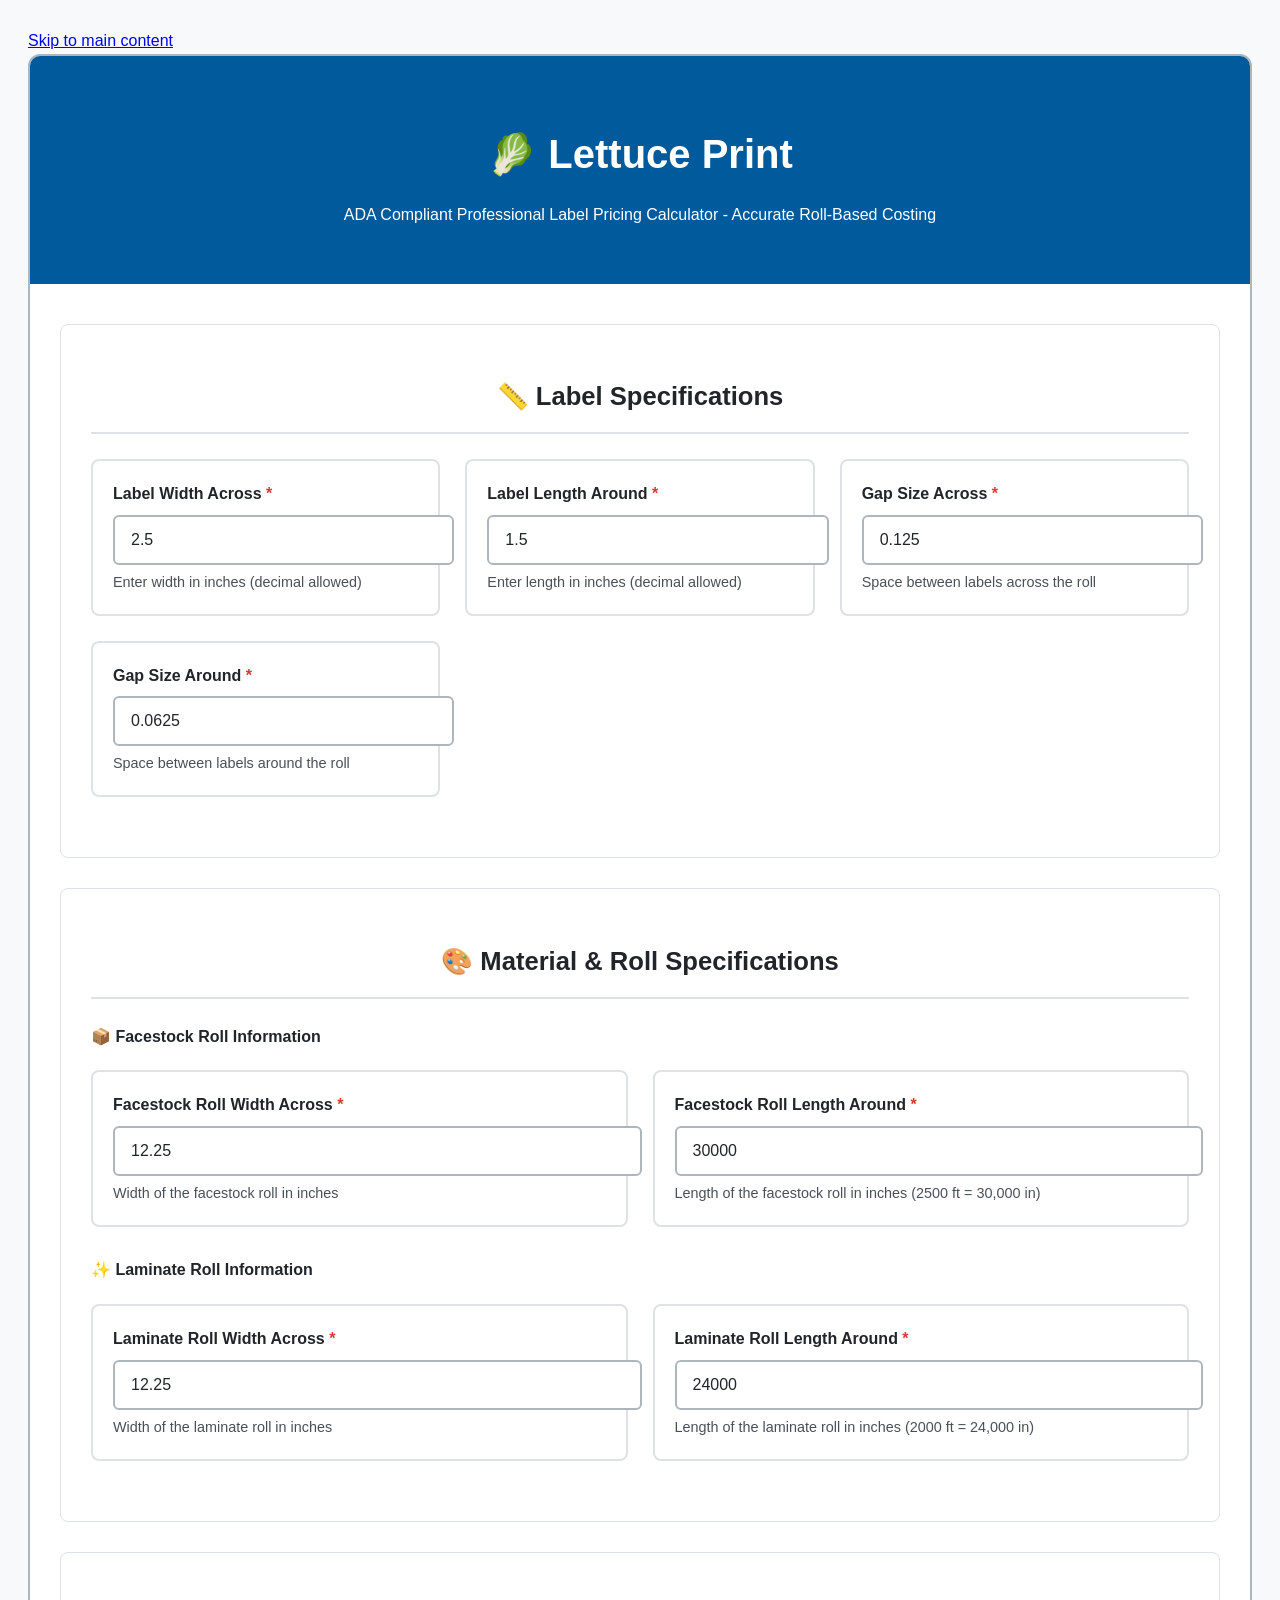
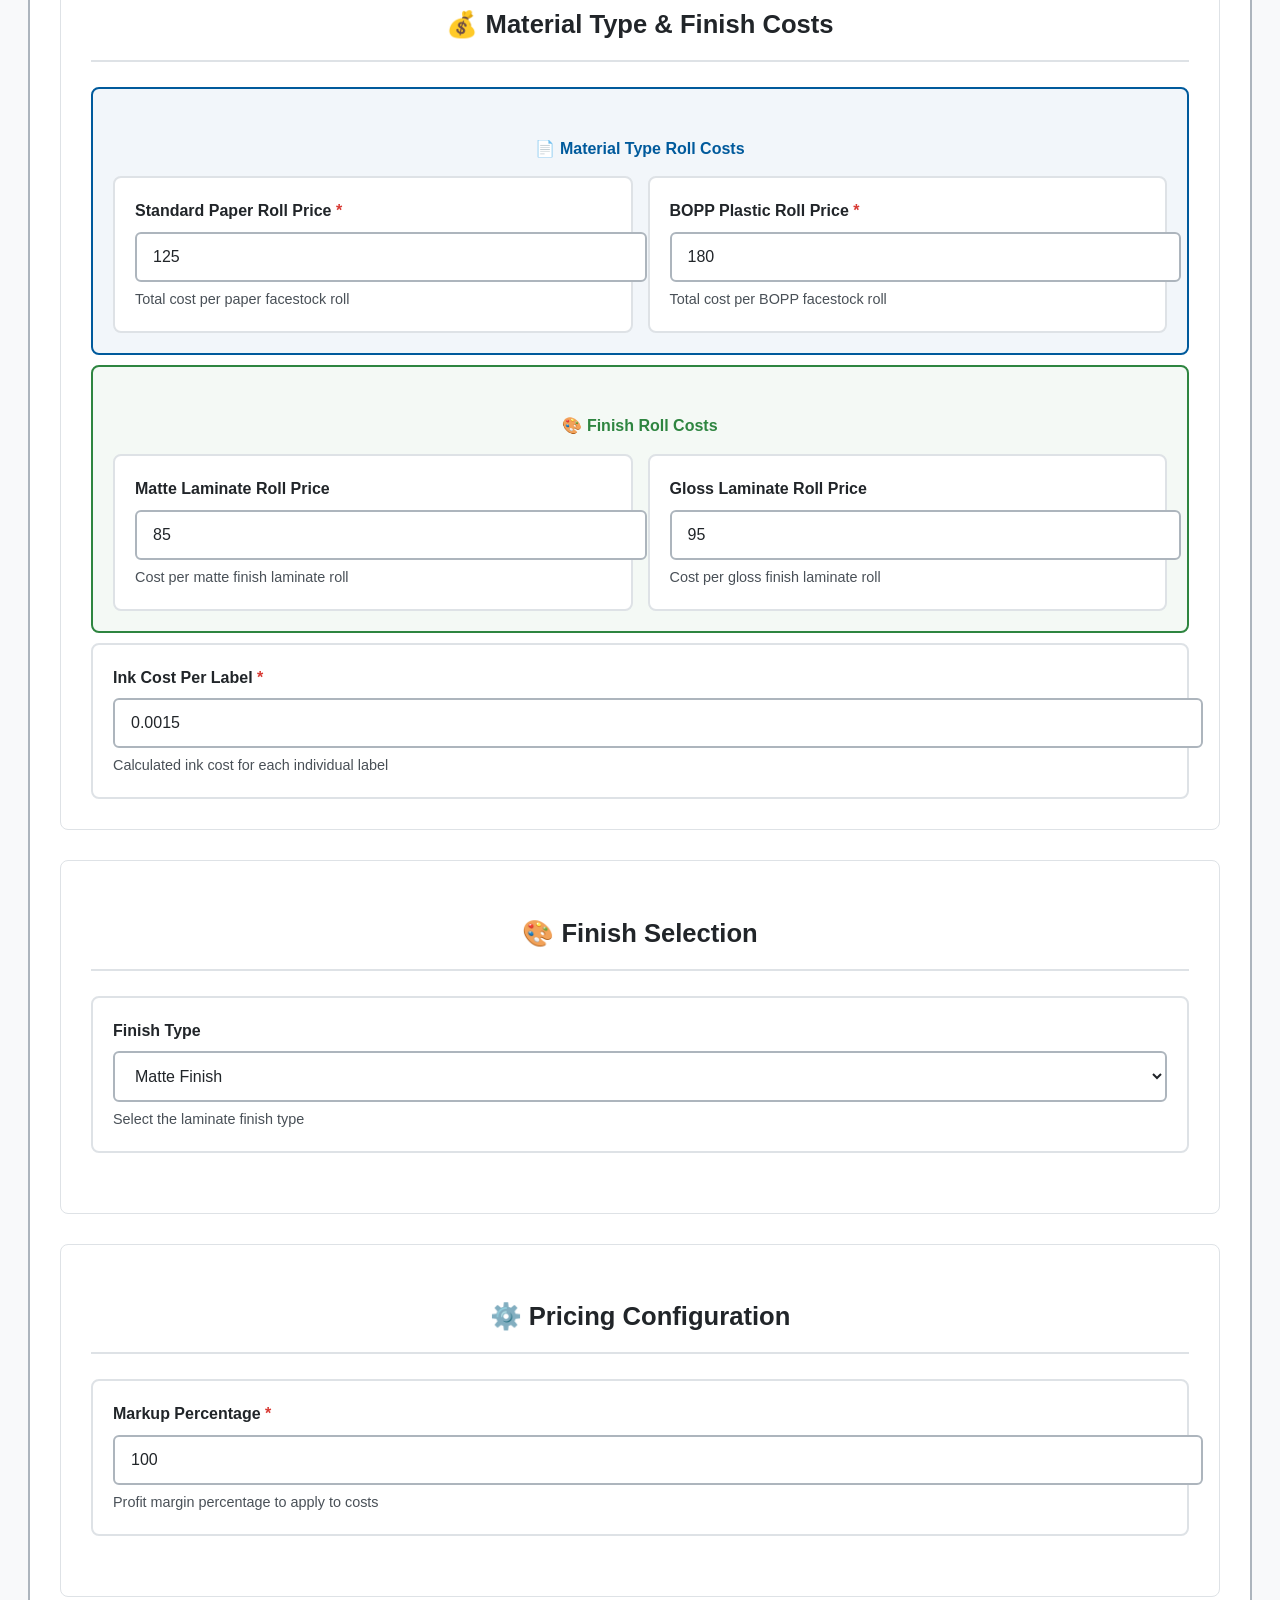
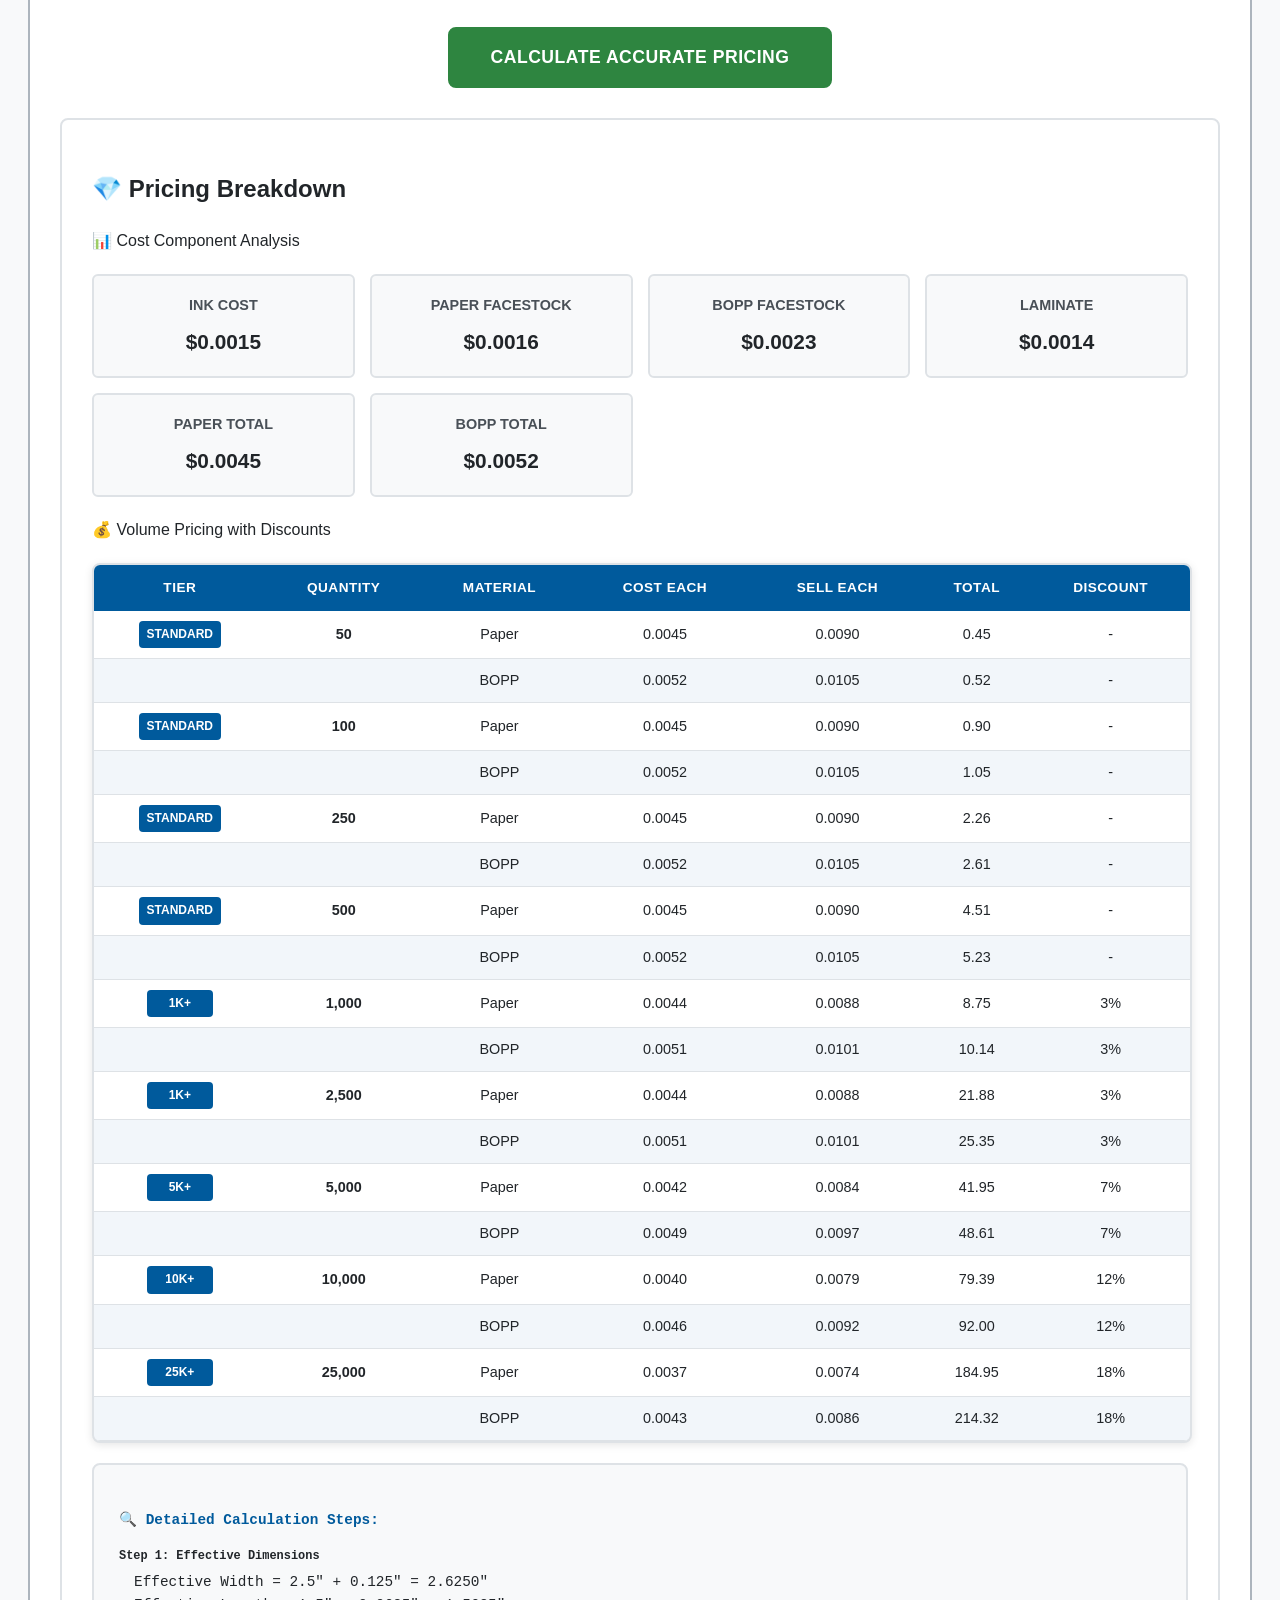
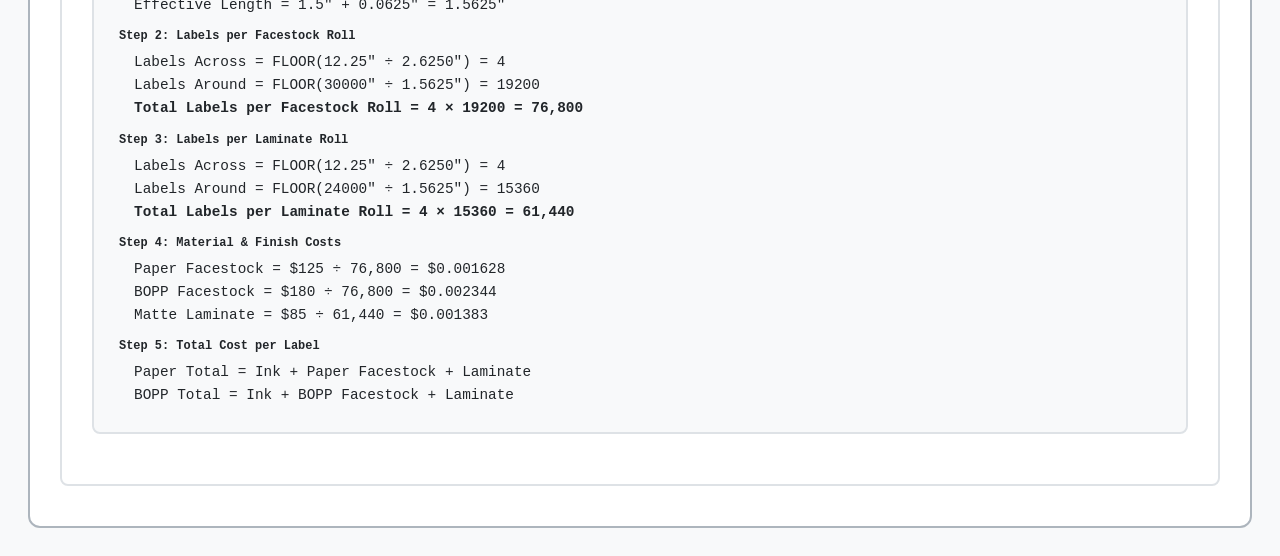
==== commit 5f3d7f40: "Update roll dimensions" ====
--- a/lettuce-print-pricing-calculator.html
+++ b/lettuce-print-pricing-calculator.html
@@ -438,13 +438,13 @@
                     <div class="form-grid">
                         <div class="input-group">
                             <label for="facestockRollWidth">Facestock Roll Width Across <span class="required-indicator">*</span></label>
-                            <input type="number" id="facestockRollWidth" class="form-input" placeholder="13" step="0.1" value="13" aria-describedby="facestockRollWidth-help" required>
+                            <input type="number" id="facestockRollWidth" class="form-input" placeholder="12.25" step="0.1" value="12.25" aria-describedby="facestockRollWidth-help" required>
                             <span id="facestockRollWidth-help" class="help-text">Width of the facestock roll in inches</span>
                         </div>
                         <div class="input-group">
                             <label for="facestockRollLength">Facestock Roll Length Around <span class="required-indicator">*</span></label>
-                            <input type="number" id="facestockRollLength" class="form-input" placeholder="18000" step="1" value="18000" aria-describedby="facestockRollLength-help" required>
-                            <span id="facestockRollLength-help" class="help-text">Length of the facestock roll in inches (1500 ft = 18,000 in)</span>
+                            <input type="number" id="facestockRollLength" class="form-input" placeholder="30000" step="1" value="30000" aria-describedby="facestockRollLength-help" required>
+                            <span id="facestockRollLength-help" class="help-text">Length of the facestock roll in inches (2500 ft = 30,000 in)</span>
                         </div>
                     </div>
                 </div>
@@ -454,13 +454,13 @@
                     <div class="form-grid">
                         <div class="input-group">
                             <label for="laminateRollWidth">Laminate Roll Width Across <span class="required-indicator">*</span></label>
-                            <input type="number" id="laminateRollWidth" class="form-input" placeholder="13" step="0.1" value="13" aria-describedby="laminateRollWidth-help" required>
+                            <input type="number" id="laminateRollWidth" class="form-input" placeholder="12.25" step="0.1" value="12.25" aria-describedby="laminateRollWidth-help" required>
                             <span id="laminateRollWidth-help" class="help-text">Width of the laminate roll in inches</span>
                         </div>
                         <div class="input-group">
                             <label for="laminateRollLength">Laminate Roll Length Around <span class="required-indicator">*</span></label>
-                            <input type="number" id="laminateRollLength" class="form-input" placeholder="15000" step="1" value="15000" aria-describedby="laminateRollLength-help" required>
-                            <span id="laminateRollLength-help" class="help-text">Length of the laminate roll in inches (1250 ft = 15,000 in)</span>
+                            <input type="number" id="laminateRollLength" class="form-input" placeholder="24000" step="1" value="24000" aria-describedby="laminateRollLength-help" required>
+                            <span id="laminateRollLength-help" class="help-text">Length of the laminate roll in inches (2000 ft = 24,000 in)</span>
                         </div>
                     </div>
                 </div>
@@ -810,3 +810,4 @@
     </script>
 </body>
 </html>
+<!-- Table format deployed -->
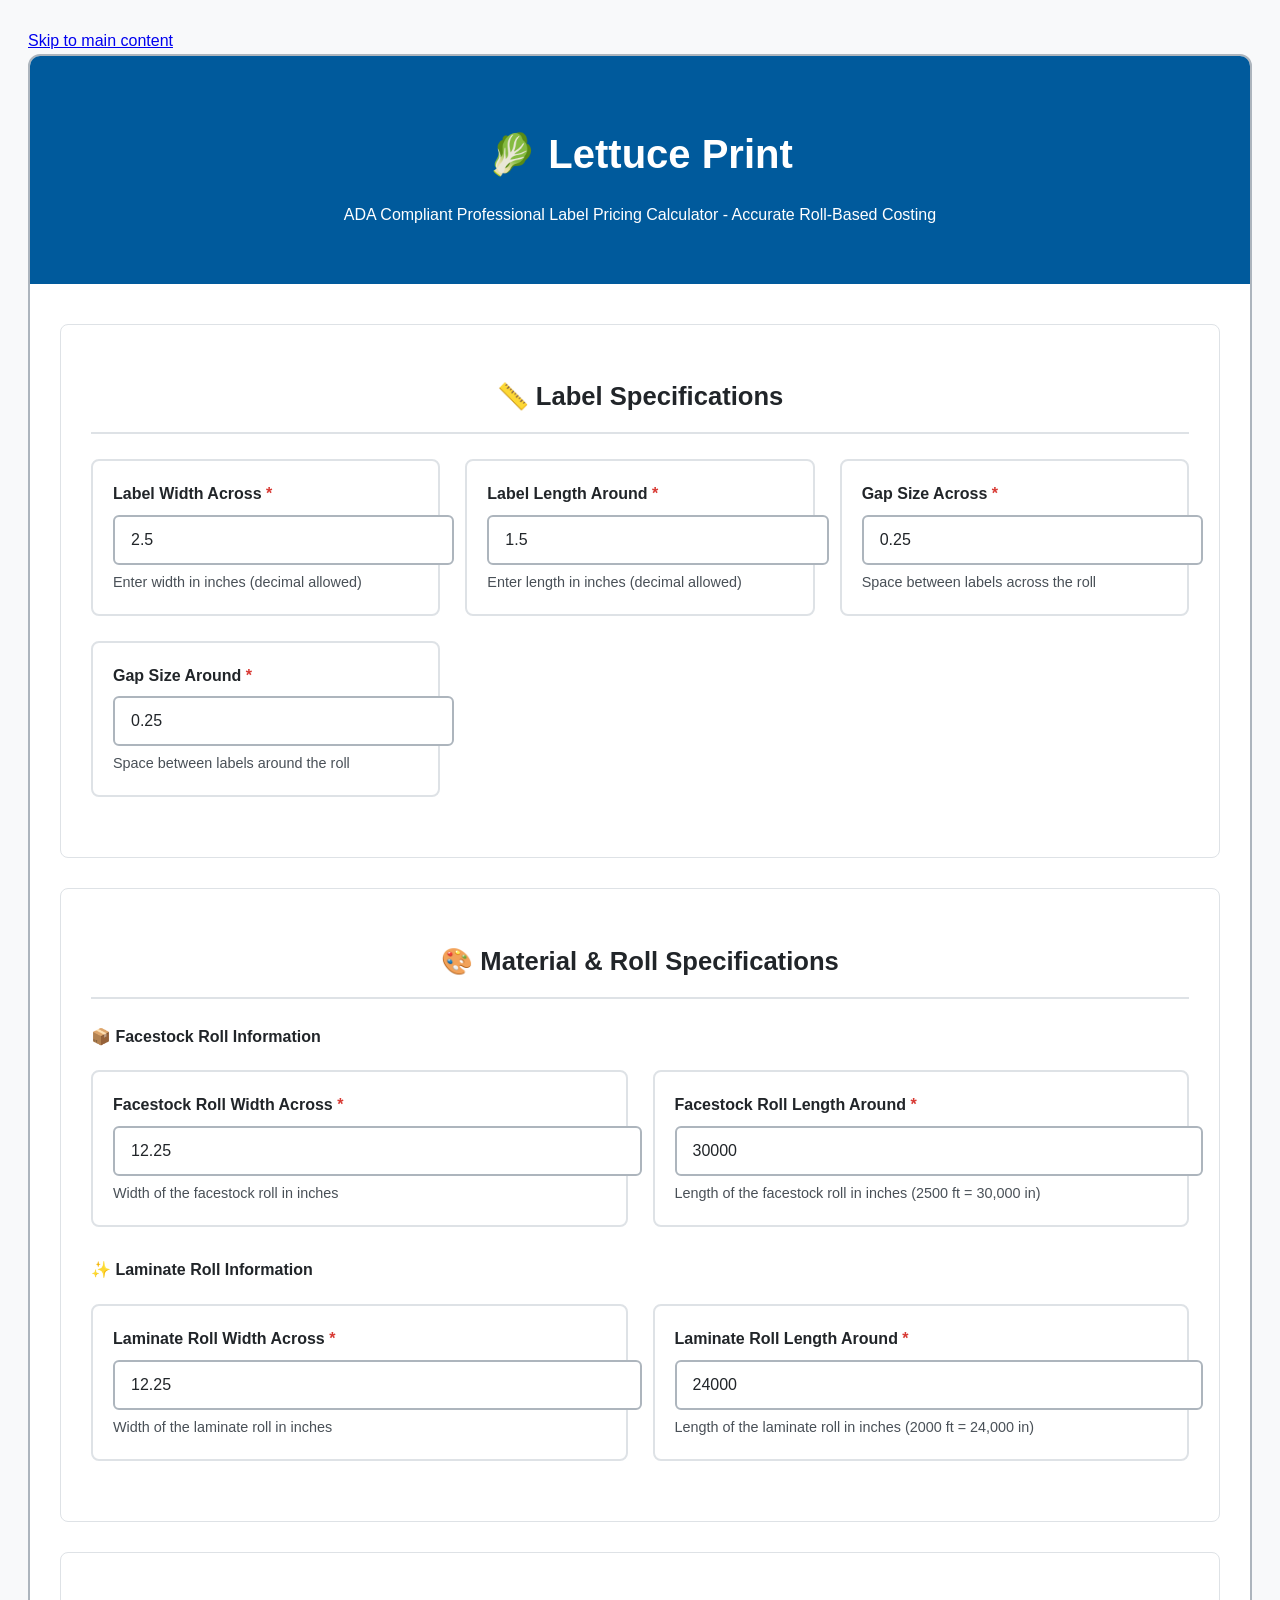
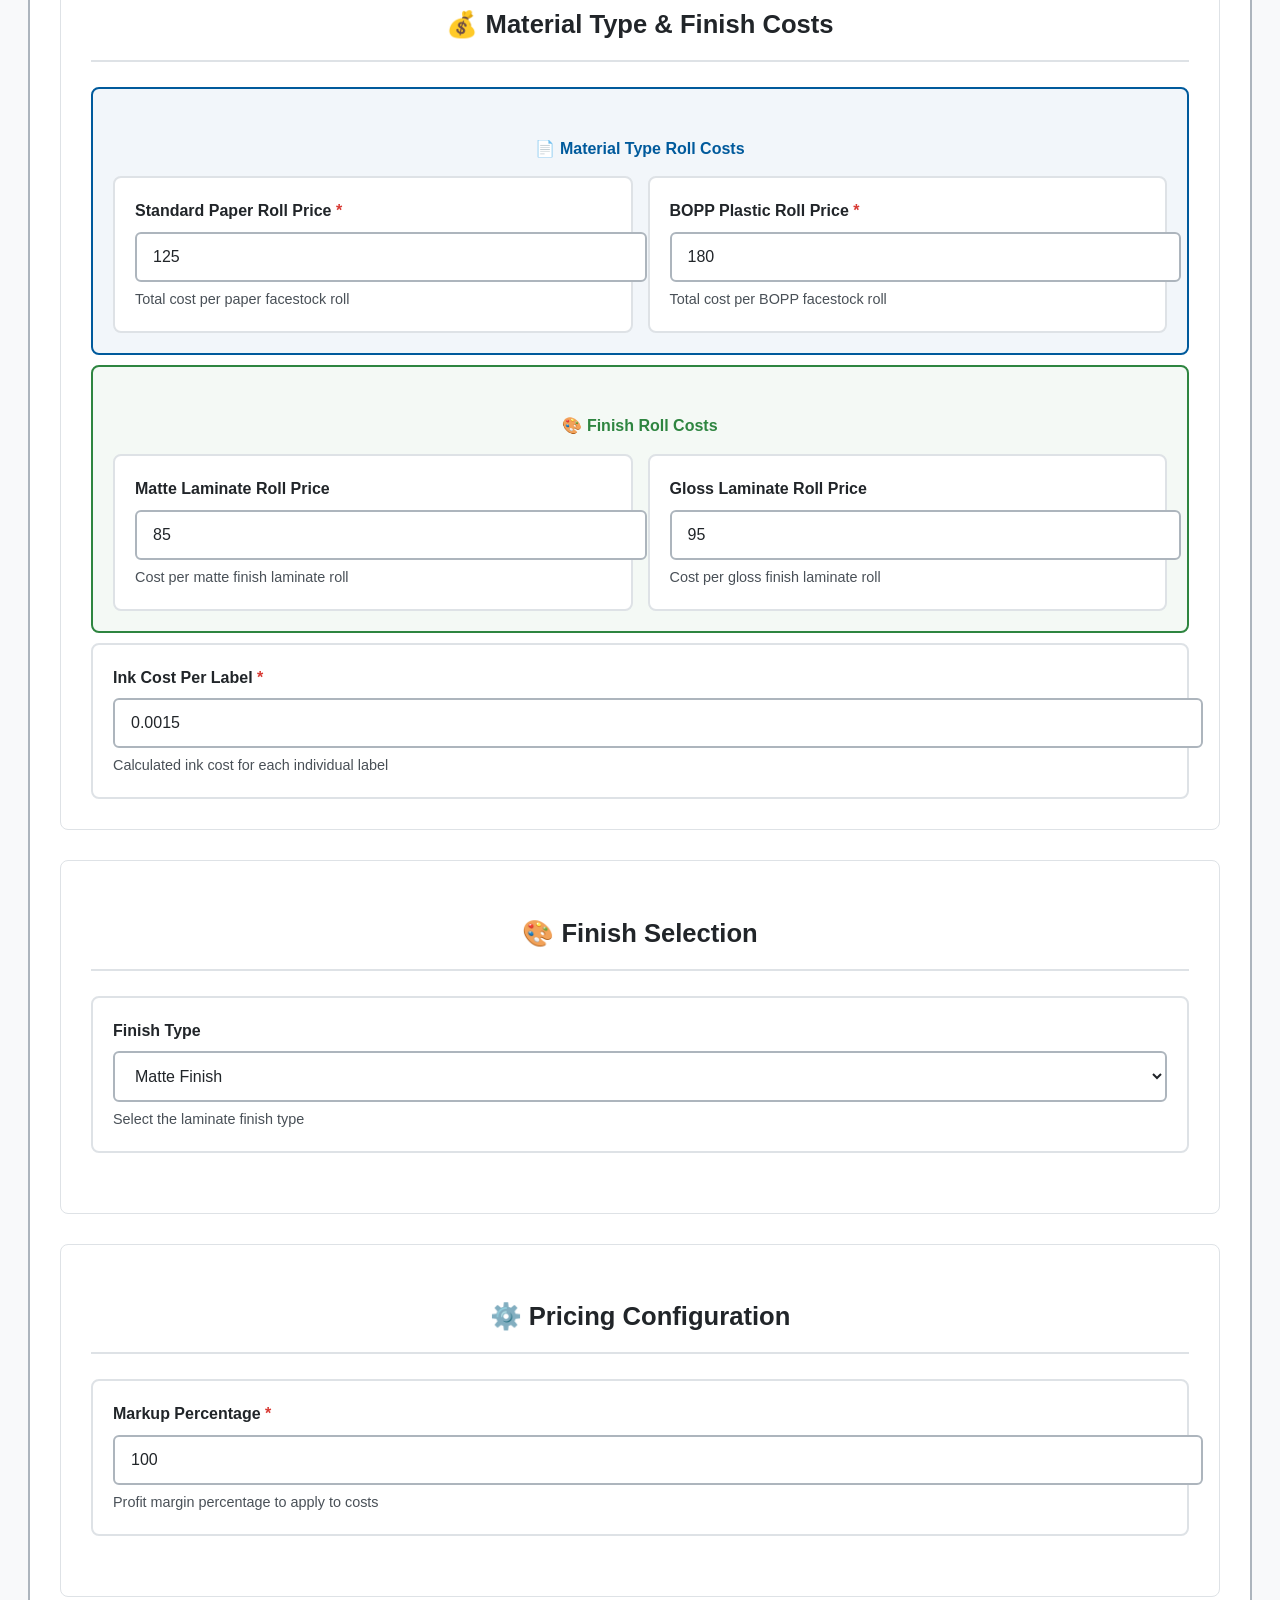
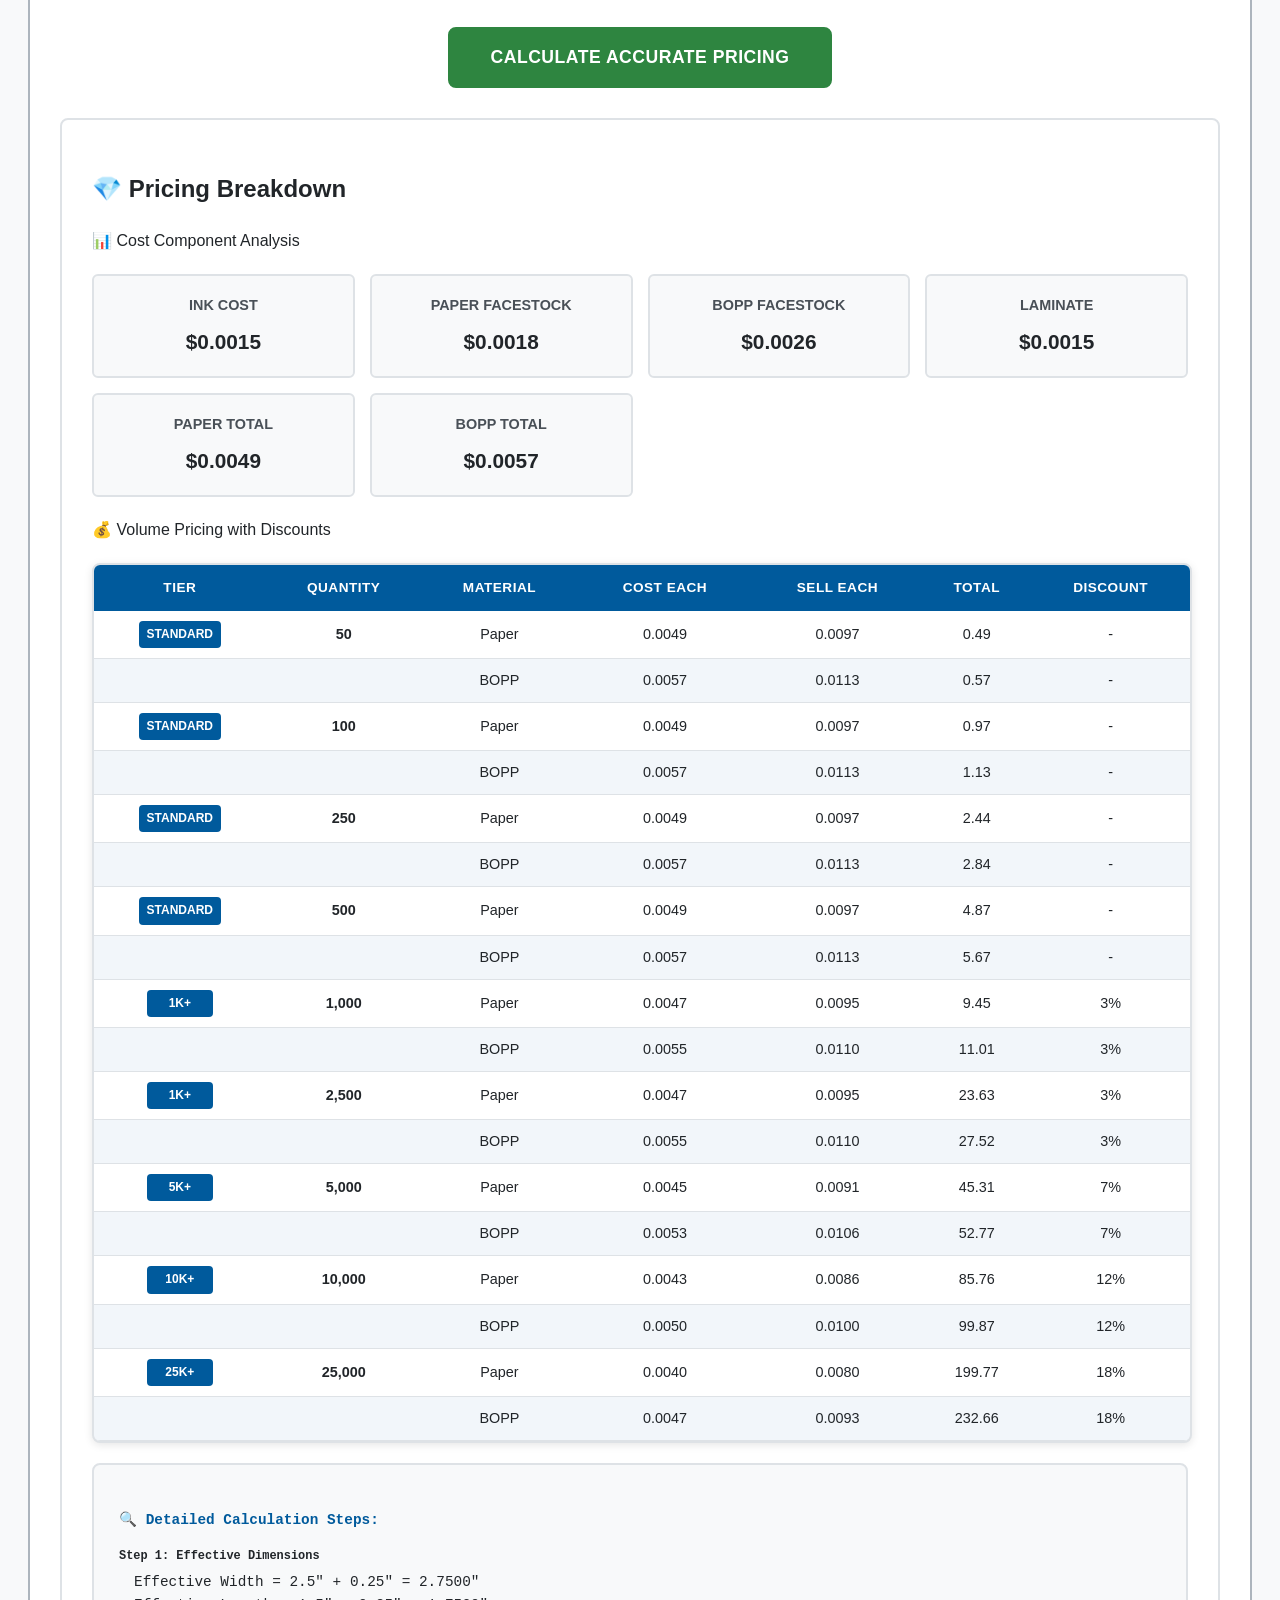
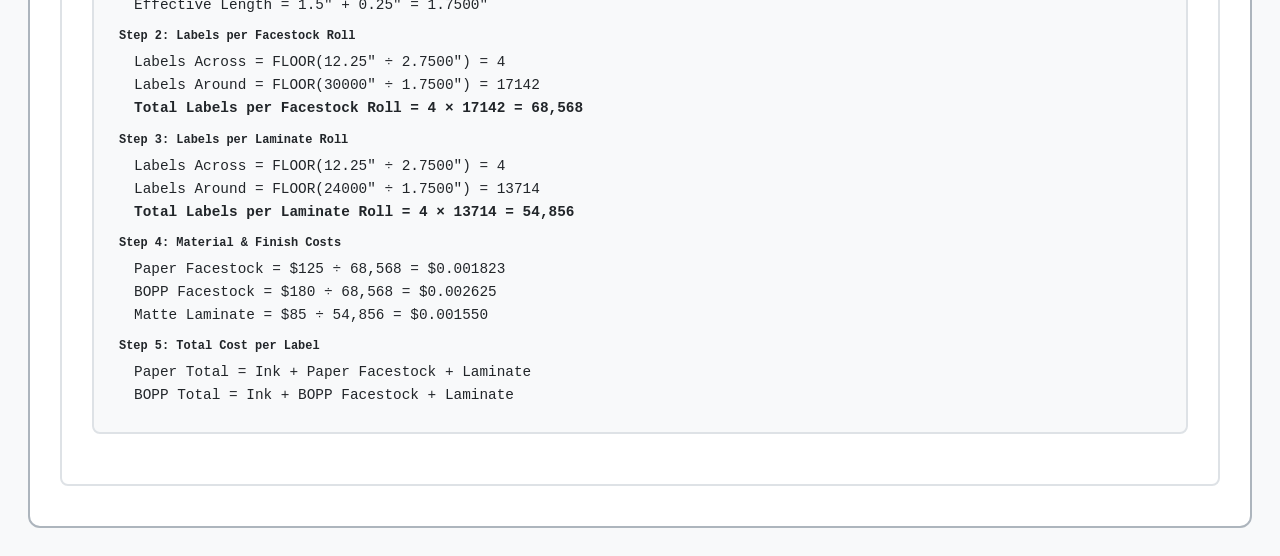
==== commit 65335e6a: "Update gap sizes to 0.25 inches" ====
--- a/lettuce-print-pricing-calculator.html
+++ b/lettuce-print-pricing-calculator.html
@@ -418,12 +418,12 @@
                     </div>
                     <div class="input-group">
                         <label for="gapWidth">Gap Size Across <span class="required-indicator">*</span></label>
-                        <input type="number" id="gapWidth" class="form-input" placeholder="0.125" step="0.01" value="0.125" aria-describedby="gapWidth-help" required>
+                        <input type="number" id="gapWidth" class="form-input" placeholder="0.25" step="0.01" value="0.25" aria-describedby="gapWidth-help" required>
                         <span id="gapWidth-help" class="help-text">Space between labels across the roll</span>
                     </div>
                     <div class="input-group">
                         <label for="gapLength">Gap Size Around <span class="required-indicator">*</span></label>
-                        <input type="number" id="gapLength" class="form-input" placeholder="0.0625" step="0.01" value="0.0625" aria-describedby="gapLength-help" required>
+                        <input type="number" id="gapLength" class="form-input" placeholder="0.25" step="0.01" value="0.25" aria-describedby="gapLength-help" required>
                         <span id="gapLength-help" class="help-text">Space between labels around the roll</span>
                     </div>
                 </div>
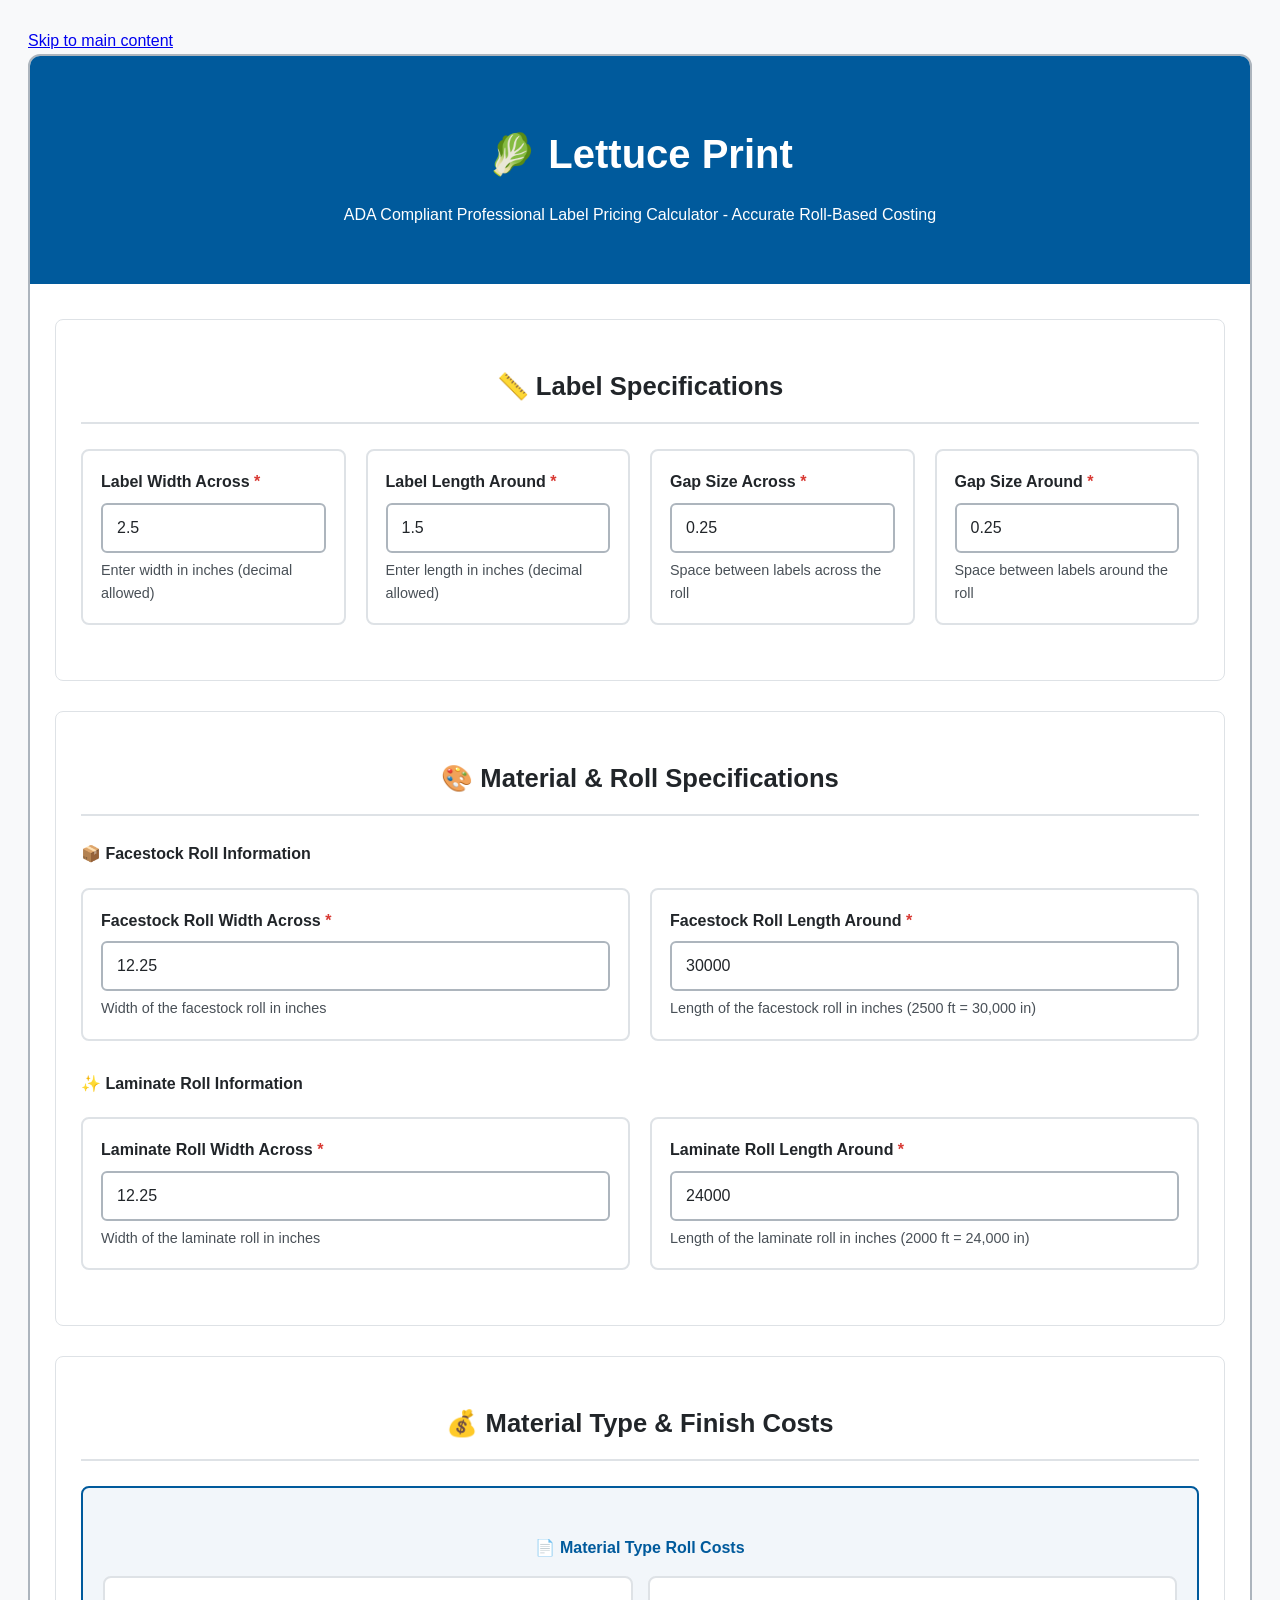
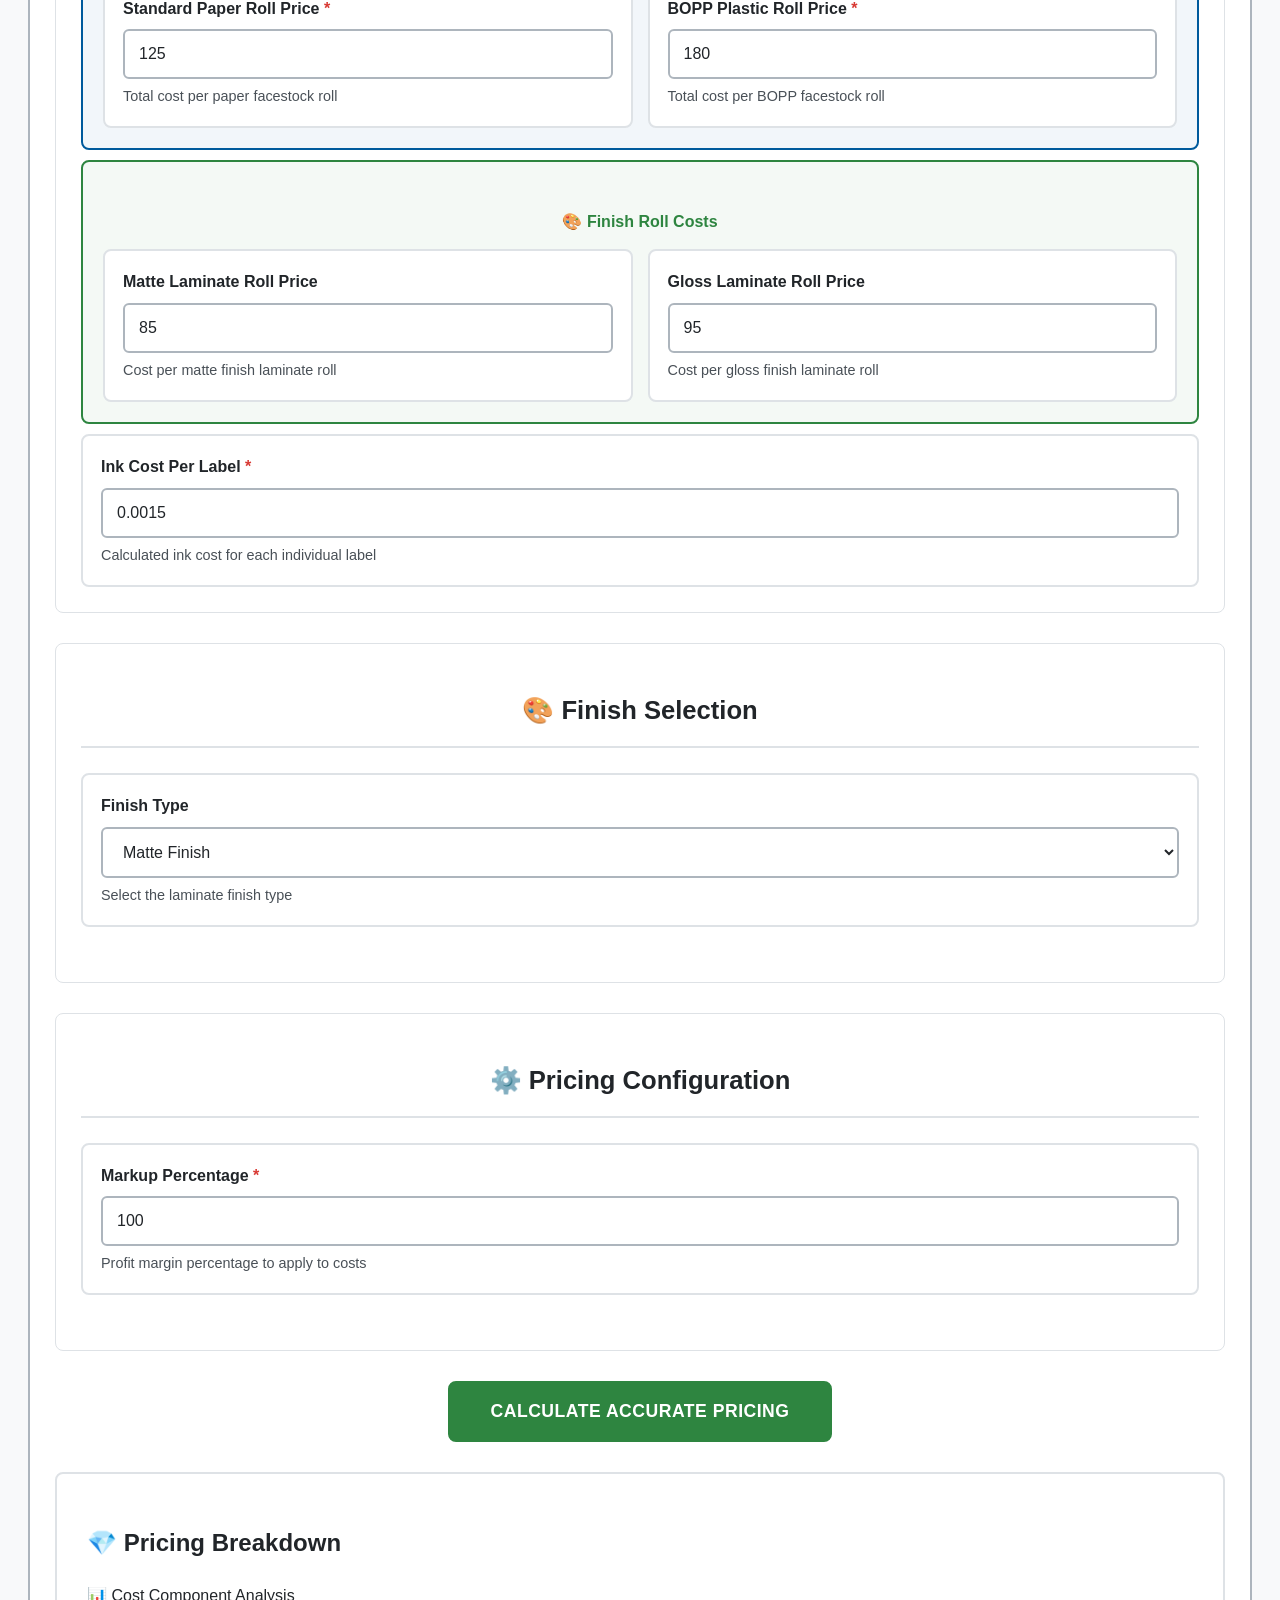
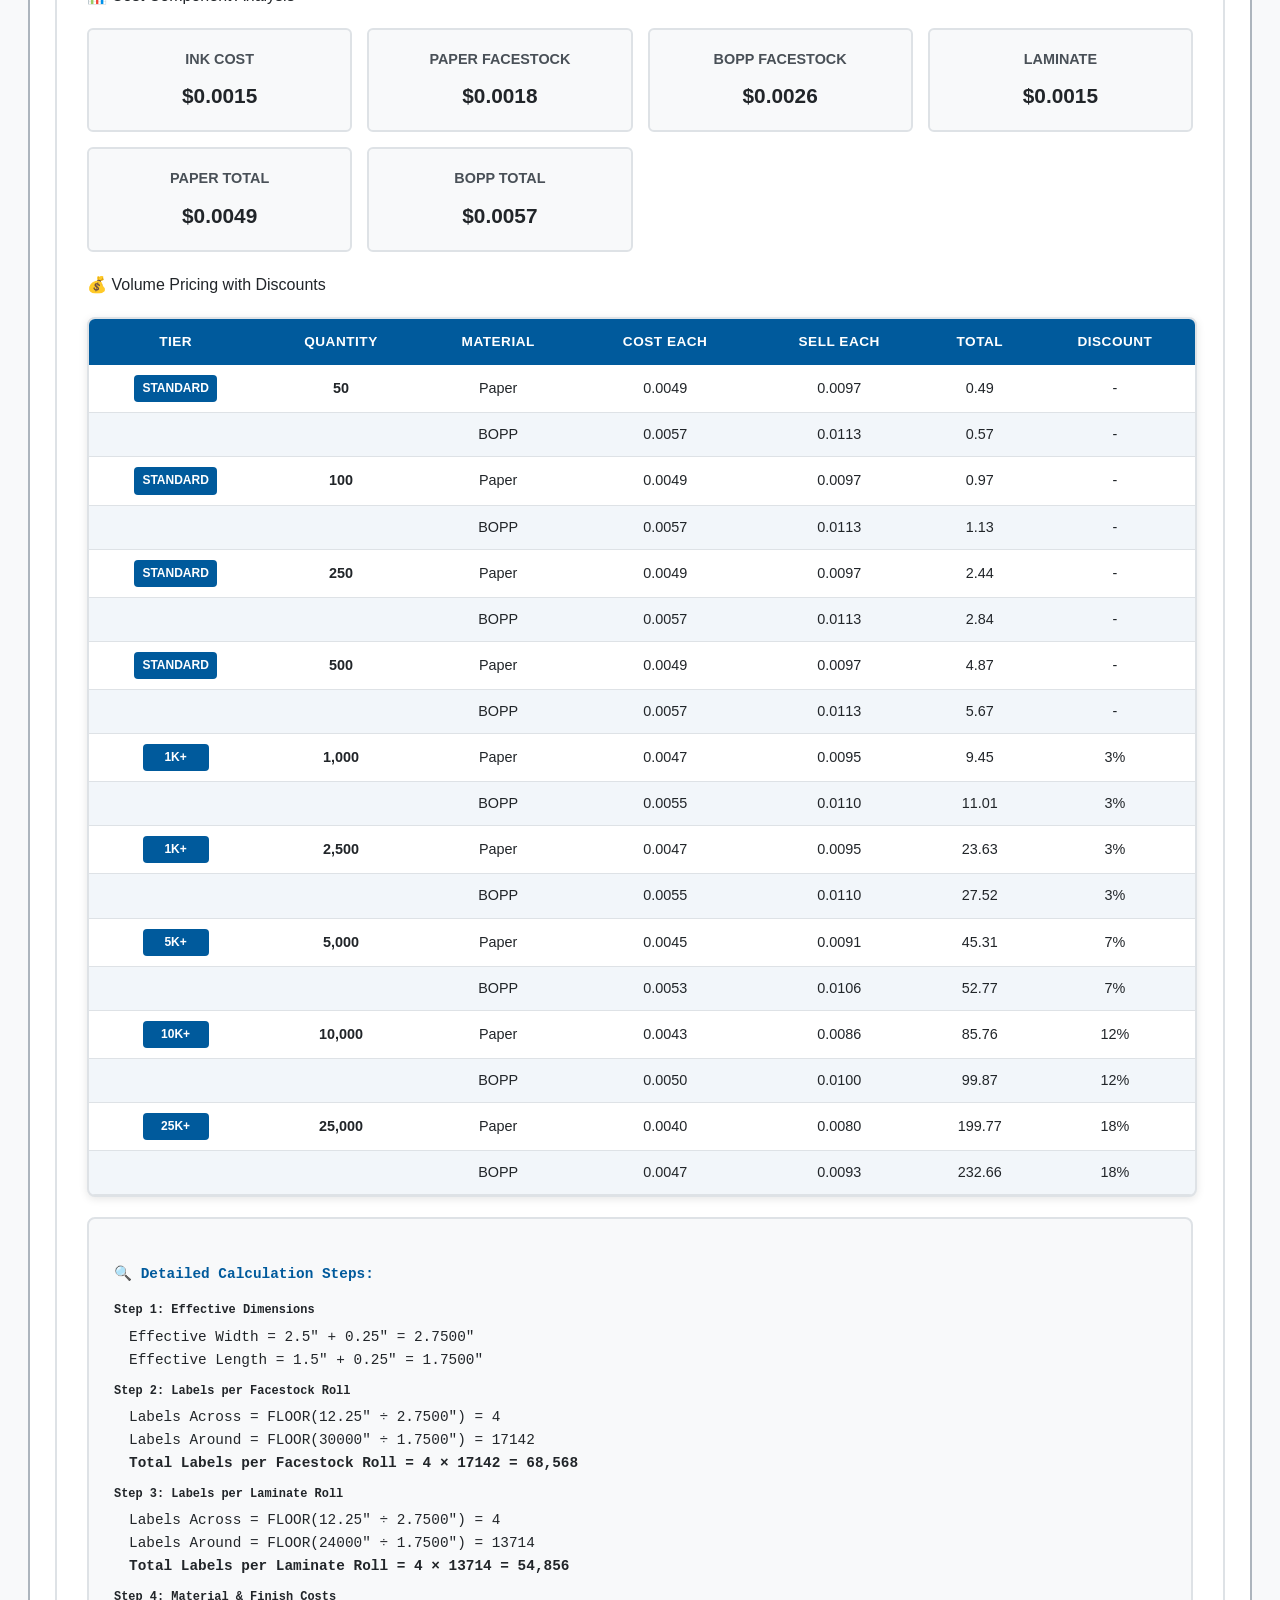
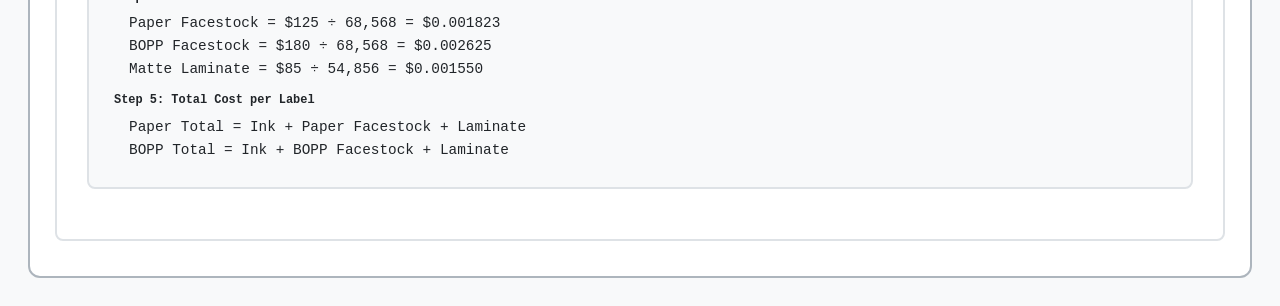
==== commit 485211a6: "Fix input field container overflow issue - fields now properly contained within sections - Reduced f" ====
--- a/lettuce-print-pricing-calculator.html
+++ b/lettuce-print-pricing-calculator.html
@@ -48,15 +48,18 @@
         }
 
         .content {
-            padding: 40px 30px;
+            padding: 35px 25px;
+            box-sizing: border-box;
         }
 
         .section {
             background: var(--secondary-bg);
             border: 1px solid var(--border-light);
             border-radius: 8px;
-            padding: 30px;
+            padding: 25px;
             margin-bottom: 30px;
+            box-sizing: border-box;
+            overflow: hidden;
         }
 
         .section h2 {
@@ -71,17 +74,21 @@
 
         .form-grid {
             display: grid;
-            grid-template-columns: repeat(auto-fit, minmax(300px, 1fr));
-            gap: 25px;
+            grid-template-columns: repeat(auto-fit, minmax(250px, 1fr));
+            gap: 20px;
             margin-bottom: 30px;
+            box-sizing: border-box;
+            width: 100%;
         }
 
         .input-group {
             background: var(--secondary-bg);
             border: 2px solid var(--border-light);
             border-radius: 8px;
-            padding: 20px;
+            padding: 18px;
             transition: all 0.3s ease;
+            box-sizing: border-box;
+            min-width: 0; /* Prevents overflow */
         }
 
         .input-group:focus-within {
@@ -104,14 +111,16 @@
 
         .form-input {
             width: 100%;
+            max-width: 100%;
             background: white;
             border: 2px solid var(--border-medium);
             border-radius: 6px;
-            padding: 14px 16px;
+            padding: 14px 14px;
             color: var(--text-primary);
             font-size: 1rem;
             font-weight: 500;
             transition: all 0.3s ease;
+            box-sizing: border-box;
         }
 
         .form-input:focus {
@@ -811,3 +820,4 @@
 </body>
 </html>
 <!-- Table format deployed -->
+<!-- Production specs deployed Fri Mar 27 23:42:42 EDT 2026 -->
